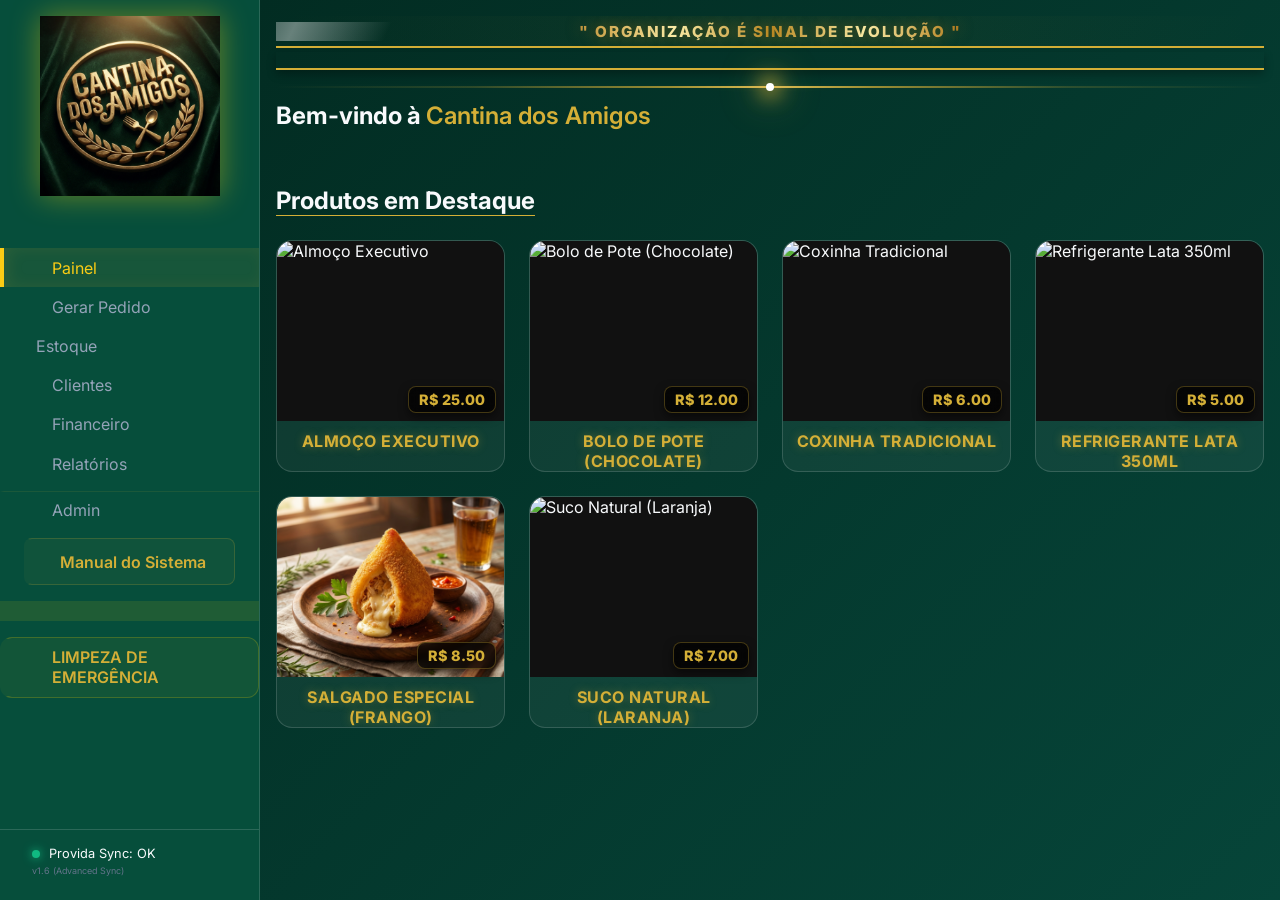
==== cantina.html @ 88f82f15 "feat: Cantina dos Amigos - versão inicial completa" ====
<!DOCTYPE html>
<html lang="pt-BR">

<head>
    <meta charset="UTF-8">
    <meta name="viewport" content="width=device-width, initial-scale=1.0">
    <title>CANTINA DOS AMIGOS - Gestão Profissional</title>
    <script>document.write('<link rel="stylesheet" href="css/style.css?v=' + Date.now() + '">');</script>
    <link rel="preconnect" href="https://fonts.googleapis.com">
    <link rel="preconnect" href="https://fonts.gstatic.com" crossorigin>
    <link
        href="https://fonts.googleapis.com/css2?family=Inter:wght@300;400;600;700&family=Orbitron:wght@400;700&display=swap"
        rel="stylesheet">
    <style>
        /* FIX: Manual do Sistema & Modals Z-Index/Background */
        #help-tutorial-modal,
        .modal {
            z-index: 999999 !important;
            background: rgba(0, 0, 0, 0.95) !important;
            backdrop-filter: blur(10px);
        }

        /* Ensure buttons don't float on top */
        .add-btn,
        .header-btns {
            z-index: 1 !important;
            position: relative;
        }

        /* FORÇAR BOTÕES SEMPRE CLICÁVEIS */
        .add-btn,
        #btn-compras,
        #btn-scanner,
        #btn-new-product {
            pointer-events: auto !important;
            opacity: 1 !important;
            visibility: visible !important;
            cursor: pointer !important;
        }

        /* ═══════ PRODUCT MODAL - HARMONIZADO ═══════ */
        #product-modal .modal-content {
            max-width: 1100px;
            width: 95vw;
            padding: 1.5rem 2rem;
            border-radius: 16px;
            max-height: 94vh;
            overflow-y: auto;
        }

        #product-modal h2 {
            font-size: 1.3rem;
            margin-bottom: 0.75rem;
            display: flex;
            align-items: center;
            gap: 0.5rem;
        }

        .modern-form.compact .form-main-content {
            display: flex;
            gap: 1rem;
        }

        .modern-form.compact .form-fields {
            flex: 1;
            display: flex;
            flex-direction: column;
            gap: 0.5rem;
        }

        .modern-form.compact .form-preview-side {
            width: 200px;
            flex-shrink: 0;
            display: flex;
            flex-direction: column;
            gap: 0.5rem;
            align-items: center;
        }

        .modern-form.compact .form-preview-side>label {
            font-size: 0.7rem;
            font-weight: 600;
            color: var(--text-muted, #94a3b8);
            text-transform: uppercase;
            letter-spacing: 1px;
        }

        .image-preview-compact {
            width: 180px;
            height: 180px;
            border-radius: 10px;
            overflow: hidden;
            display: flex;
            align-items: center;
            justify-content: center;
            border: 2px dashed rgba(255, 255, 255, 0.15);
            background: rgba(0, 0, 0, 0.2);
        }

        .image-preview-compact img {
            width: 100%;
            height: 100%;
            object-fit: cover;
            border-radius: 10px;
        }

        .form-group {
            display: flex;
            flex-direction: column;
            gap: 0.2rem;
        }

        .form-group label {
            font-size: 0.8rem;
            font-weight: 600;
            color: var(--text-muted, #94a3b8);
            display: flex;
            align-items: center;
            gap: 0.4rem;
        }

        .field-icon {
            width: 14px;
            height: 14px;
            opacity: 0.6;
        }

        .form-group input,
        .form-group select {
            background: rgba(255, 255, 255, 0.06);
            border: 1px solid rgba(255, 255, 255, 0.12);
            border-radius: 8px;
            padding: 0.55rem 0.85rem;
            color: #fff;
            font-size: 0.95rem;
            transition: border-color 0.2s, box-shadow 0.2s;
            width: 100%;
            box-sizing: border-box;
        }

        .form-group input:focus,
        .form-group select:focus {
            border-color: #10b981;
            box-shadow: 0 0 0 3px rgba(16, 185, 129, 0.15);
            outline: none;
        }

        .form-group input::placeholder {
            color: rgba(255, 255, 255, 0.25);
        }

        .form-row {
            display: grid;
            grid-template-columns: 1fr 1fr;
            gap: 0.75rem;
        }

        .form-row.grid-3 {
            grid-template-columns: 1fr 1fr 1fr;
        }

        .input-with-btn {
            display: flex;
            gap: 0.4rem;
        }

        .input-with-btn input {
            flex: 1;
            min-width: 0;
        }

        .input-with-btn button,
        .action-form-btn {
            background: rgba(255, 255, 255, 0.08);
            border: 1px solid rgba(255, 255, 255, 0.12);
            border-radius: 8px;
            color: #94a3b8;
            cursor: pointer;
            padding: 0.3rem;
            display: flex;
            align-items: center;
            justify-content: center;
            transition: all 0.2s;
        }

        .input-with-btn button:hover,
        .action-form-btn:hover {
            background: rgba(16, 185, 129, 0.15);
            color: #10b981;
            border-color: #10b981;
        }

        .google-emphasis-btn {
            background: rgba(66, 133, 244, 0.12) !important;
            color: #4285f4 !important;
            border-color: rgba(66, 133, 244, 0.3) !important;
            font-size: 0.7rem;
            white-space: nowrap;
            gap: 0.3rem;
        }

        .google-emphasis-btn:hover {
            background: rgba(66, 133, 244, 0.25) !important;
        }

        .form-tip {
            font-size: 0.7rem;
            color: rgba(255, 255, 255, 0.3);
            display: flex;
            align-items: center;
            gap: 0.3rem;
            margin-top: 0.15rem;
        }

        .form-tip i {
            width: 12px;
            height: 12px;
        }

        /* Sidebar Actions */
        .form-actions-sidebar {
            display: flex;
            flex-direction: column;
            gap: 0.35rem;
            width: 100%;
        }

        .submit-btn-new {
            background: linear-gradient(135deg, #10b981, #059669);
            color: white;
            border: none;
            border-radius: 8px;
            padding: 0.45rem 0.75rem;
            font-weight: 700;
            font-size: 0.82rem;
            cursor: pointer;
            transition: transform 0.15s, box-shadow 0.2s;
            text-transform: uppercase;
            letter-spacing: 0.5px;
        }

        .submit-btn-new:hover {
            transform: translateY(-1px);
            box-shadow: 0 4px 15px rgba(16, 185, 129, 0.35);
        }

        .invoice-attach-btn {
            background: rgba(99, 102, 241, 0.12);
            border: 1px dashed rgba(99, 102, 241, 0.4);
            border-radius: 10px;
            color: #818cf8;
            padding: 0.55rem 0.75rem;
            cursor: pointer;
            font-size: 0.8rem;
            display: flex;
            align-items: center;
            gap: 0.5rem;
            transition: all 0.2s;
        }

        .invoice-attach-btn:hover {
            background: rgba(99, 102, 241, 0.2);
            border-color: #818cf8;
        }

        .back-navigation-btn {
            background: rgba(100, 116, 139, 0.15);
            border: 1px solid rgba(100, 116, 139, 0.25);
            border-radius: 10px;
            color: #94a3b8;
            padding: 0.55rem 0.75rem;
            cursor: pointer;
            font-size: 0.8rem;
            display: flex;
            align-items: center;
            gap: 0.5rem;
            transition: all 0.2s;
        }

        .back-navigation-btn:hover {
            background: rgba(100, 116, 139, 0.3);
            color: #fff;
        }

        @media (max-width: 640px) {
            .modern-form.compact .form-main-content {
                flex-direction: column;
            }

            .modern-form.compact .form-preview-side {
                width: 100%;
                flex-direction: row;
                flex-wrap: wrap;
                justify-content: center;
            }

            .image-preview-compact {
                width: 120px;
                height: 120px;
            }

            .form-row,
            .form-row.grid-3 {
                grid-template-columns: 1fr;
            }
        }
    </style>
</head>

<body>
    <script>
        // --- CAPTURADOR DE ERROS GLOBAL v8.2 ---
        window._erros = [];
        window.onerror = function (msg, url, line) {
            if (msg === 'Script error.' && line === 0) return false; // Ignorar CDN cross-origin
            var file = url ? url.split('/').pop().split('?')[0] : 'inline';
            var erro = 'ERRO: ' + msg + ' (' + file + ':' + line + ')';
            window._erros.push(erro);
            if (window._erros.length <= 3) alert(erro);
            return false;
        };
    </script>
    <script>
        // --- SISTEMA DE RESGATE IMEDIATO (v7.5 - EMERGENCY FIX) ---
        (function () {
            const BYPASS_KEY = 'cantina_boot_v7.4_ok';

            window.UPDATE_DEBUG = function (msg) {
                const debug = document.getElementById('debug-console');
                if (debug) debug.innerHTML = msg;
                console.log("BOOT LOG:", msg);
            };

            window.FORCE_HIDE_BANNER = function () {
                const banner = document.getElementById('boot-diagnostic-banner');
                if (banner) {
                    banner.remove(); // Remove completamente do DOM
                    localStorage.setItem(BYPASS_KEY, 'true');
                    console.log("Banner removido do DOM e bypass memorizado.");
                }
            };

            // Verificação imediata de bypass anterior
            if (localStorage.getItem(BYPASS_KEY) === 'true') {
                console.log("Bypass detectado. Ocultando banner imediatamente.");
                document.write('<style>#boot-diagnostic-banner { display: none !important; }</style>');
            }

            window.onerror = function (msg, url, lineNo) {
                if (msg === 'Script error.' && lineNo === 0) return false;
                var file = url ? url.split('/').pop().split('?')[0] : 'inline';
                var erro = 'ERRO: ' + msg + ' (' + file + ':' + lineNo + ')';
                window._erros = window._erros || [];
                window._erros.push(erro);
                if (window._erros.length <= 3) alert(erro);
                window.UPDATE_DEBUG('❌ ' + erro);
                return false;
            };

            // Auditoria Proativa de Módulos
            const readyCheck = setInterval(() => {
                const status = {
                    inventory: !!window.InventoryStore,
                    sales: !!window.SalesManager,
                    lucide: !!window.lucide
                };

                console.log("Prontidão v7.5:", status);

                if (status.inventory && status.sales && status.lucide) {
                    window.UPDATE_DEBUG("🛡️ Sincronização Completa. Iniciando...");
                    window.FORCE_HIDE_BANNER();
                    clearInterval(readyCheck);
                }
            }, 800);

            setTimeout(() => {
                clearInterval(readyCheck);
                // SEMPRE remover o banner após 3s, independentemente do estado
                const banner = document.getElementById('boot-diagnostic-banner');
                if (banner) {
                    banner.remove();
                    localStorage.setItem(BYPASS_KEY, 'true');
                    console.log("Banner removido automaticamente após timeout.");
                }
            }, 3000);
        })();
    </script>

    <!-- BANNER DE RESGATE TOTAL -->
    <div id="boot-diagnostic-banner"
        style="position: fixed; top: 0; left: 0; width: 100%; background: #ef4444; color: white; text-align: center; padding: 20px; z-index: 100000; font-family: sans-serif; box-shadow: 0 4px 20px rgba(0,0,0,0.7);">
        <div style="font-size: 1.2rem; margin-bottom: 10px; font-weight: bold;">⚠️ BLOQUEIO DE SEGURANÇA: SISTEMA NÃO
            INICIOU</div>
        <div style="display: flex; gap: 15px; justify-content: center; margin-bottom: 10px;">
            <button onclick="localStorage.clear(); sessionStorage.clear(); location.reload();"
                style="background: white; color: #ef4444; border: none; padding: 10px 20px; border-radius: 5px; cursor: pointer; font-weight: bold;">LIMPAR
                TUDO E RECARREGAR</button>
            <button onclick="window.FORCE_HIDE_BANNER();"
                style="background: #333; color: white; border: none; padding: 10px 20px; border-radius: 5px; cursor: pointer; font-weight: bold; border: 1px solid #d4af37;">IGNORAR
                E LIBERAR PERMANENTE</button>
        </div>
        <div id="debug-console"
            style="background: rgba(0,0,0,0.3); padding: 5px; font-family: monospace; font-size: 0.8rem; border-radius: 3px;">
            Aguardando sinal dos scripts... (Se esta mensagem não mudar, o erro é no HTML ou Conexão)
        </div>
    </div>

    <div class="app-container">
        <nav class="sidebar">
            <div class="logo">
                <img src="assets/logo_3d.png" alt="CANTINA DOS AMIGOS" class="logo-3d-img">
            </div>

            <ul class="nav-links">
                <li class="active" data-section="home"><i data-lucide="layout-dashboard"></i> Painel</li>
                <li data-section="sales"><i data-lucide="shopping-cart"></i> Gerar Pedido</li>
                <li class="nav-parent" data-section="inventory">
                    <span class="nav-parent-item"><i data-lucide="package"></i> Estoque</span>
                    <ul class="nav-sub">
                        <li data-section="inventory-sales" data-type="produto"><i data-lucide="tag"></i> Produtos
                            (Venda)</li>
                        <li data-section="inventory-insumos" data-type="insumo"><i data-lucide="utensils"></i> Insumos
                            (Cozinha)</li>
                    </ul>
                </li>

                <li data-section="customers"><i data-lucide="users"></i> Clientes</li>
                <li data-section="finance"><i data-lucide="wallet"></i> Financeiro</li>
                <li data-section="reports"><i data-lucide="bar-chart-3"></i> Relatórios</li>

                <li data-section="admin"
                    style="border-top: 1px solid rgba(212,175,55,0.1); margin-top: 0.5rem; padding-top: 0.5rem;">
                    <i data-lucide="settings"></i> Admin
                </li>
                <li onclick="openHelpTutorial()" class="nav-help-btn">
                    <i data-lucide="book-open"></i> Manual do Sistema
                </li>

                <li class="nav-divider"></li>
                <li class="nav-external" onclick="window.emergencyReset()" style="color: #ef4444; cursor: pointer;">
                    <i data-lucide="refresh-cw"></i> LIMPEZA DE EMERGÊNCIA
                </li>
            </ul>
            <div class="sidebar-footer">
                <div class="status-indicator">
                    <span class="dot online"></span>
                    <span>Provida Sync: OK</span>
                    <span style="display:block; font-size: 0.7em; color: #64748b; margin-top: 4px;">v1.6
                        (Advanced Sync)</span>
                </div>
            </div>
        </nav>

        <main class="content">
            <div class="motto-banner" style="padding: 0.3rem 0; margin-bottom: 0.3rem;">
                <h1 class="golden-phrase" style="font-size: 0.95rem; margin: 0;">" ORGANIZAÇÃO É SINAL DE EVOLUÇÃO "
                </h1>
            </div>
            <header class="top-header">
            </header>

            <div class="modern-divider-horizon" style="margin-top: 0;">
                <span class="flare"></span>
            </div>

            <section id="home" class="view-section active">
                <div class="welcome-banner">
                    <h2>Bem-vindo à <span class="gold-text">Cantina dos Amigos</span></h2>
                </div>

                <div class="showcase-section">
                    <h3 class="section-title">Produtos em Destaque</h3>
                    <div id="product-list" class="product-grid">
                        <!-- Products will be injected by JavaScript -->
                    </div>
                </div>
            </section>

            <section id="sales" class="view-section">


                <div class="sales-container">
                    <div class="sales-products-side">
                        <div class="section-header-flex">
                            <h3 class="section-title">Selecionar Itens</h3>
                            <div class="sales-search-box">
                                <i data-lucide="search" onclick="SalesManager.focusSearch()"
                                    style="cursor: pointer;"></i>
                                <input type="text" placeholder="Buscar produto..."
                                    oninput="SalesManager.filterProducts(this.value)">
                            </div>
                        </div>
                        <div class="category-buttons-grid">
                            <button class="category-btn active" data-category="all"
                                onclick="SalesManager.filterByCategory('all')">
                                <span>Todos</span>
                            </button>
                            <button class="category-btn" data-category="Salgados"
                                onclick="SalesManager.filterByCategory('Salgados')">
                                <i data-lucide="sandwich"></i>
                                <span>Salgados</span>
                            </button>
                            <button class="category-btn" data-category="Bebidas"
                                onclick="SalesManager.filterByCategory('Bebidas')">
                                <i data-lucide="coffee"></i>
                                <span>Bebidas</span>
                            </button>
                            <button class="category-btn" data-category="Doces"
                                onclick="SalesManager.filterByCategory('Doces')">
                                <i data-lucide="candy"></i>
                                <span>Doces</span>
                            </button>
                            <button class="category-btn" data-category="Almoço / Jantar"
                                onclick="SalesManager.filterByCategory('Almoço / Jantar')">
                                <i data-lucide="utensils"></i>
                                <span>Almoço / Jantar</span>
                            </button>
                        </div>
                        <div class="sales-scroll-area">
                            <div id="sales-product-grid" class="sales-list-view" style="margin-top: 1rem;">
                                <!-- Produtos filtrados por categoria aparecerão aqui -->
                            </div>
                        </div>
                    </div>

                    <div class="sales-divider"></div>

                    <aside class="sales-cart-side">
                        <div class="modern-cart-header"
                            style="margin-bottom: 0.4rem; padding-bottom: 0.3rem; display: flex; flex-direction: column; align-items: center;">
                            <h3 class="gold-text"
                                style="font-size: 1.3rem; margin: 0; font-weight: 800; text-align: center;">PEDIDO</h3>
                            <div
                                style="display: flex; justify-content: space-between; width: 100%; align-items: center; margin-top: 2px;">
                                <span class="order-id-badge" id="pdv-order-id"
                                    style="font-size: 0.75rem; opacity: 0.8;">Nº 000000</span>
                                <div id="pdv-current-dt" class="pdv-date-time-badge"
                                    style="font-size: 0.65rem; gap: 4px;">
                                    <span id="dt-date">..-..-....</span>
                                    <span id="dt-time">00:00</span>
                                </div>
                            </div>
                        </div>

                        <div class="cart-customer-compact-search">
                            <div class="cart-customer-icon-wrapper">
                                <i data-lucide="user"></i>
                            </div>
                            <div class="customer-search-select-group">
                                <input type="text" id="pdv-customer-search" placeholder="Buscar cliente..."
                                    oninput="SalesManager.filterCustomers(this.value)">
                                <select id="pdv-customer-select">
                                    <!-- Clientes -->
                                </select>
                            </div>
                        </div>
                        <div id="cart-items" class="cart-list">
                            <!-- Carrinho -->
                        </div>
                        <div class="cart-payment-compact">
                            <i data-lucide="credit-card" class="dt-icon"></i>
                            <span class="card-label">Pagamento:</span>
                            <select id="pdv-payment-method" class="compact-select">
                                <option value="pix">PIX</option>
                                <option value="cash">Dinheiro</option>
                                <option value="credit">Cartão de Crédito</option>
                                <option value="debit">Cartão de Débito</option>
                            </select>
                        </div>
                        <div class="total-row mt-4">
                            <span>Total:</span>
                            <span id="cart-total" class="gold-text">R$ 0,00</span>
                        </div>
                        <button class="generate-order-btn" onclick="SalesManager.generateOrder()">
                            <i data-lucide="check-circle"></i> Gerar Pedido
                        </button>
                    </aside>
                </div>
            </section>

            <section id="inventory" class="view-section">
                <div class="header-actions">
                    <div></div> <!-- Espaçador para manter os botões na direita -->
                    <div class="header-btns" style="align-items: center;">
                        <h3 id="inventory-view-title" class="section-title"
                            style="margin: 0; margin-right: 1.5rem; white-space: nowrap;">Gestão de Estoque</h3>
                        <button class="add-btn" id="btn-compras" title="Gerar Planilha de Compras (Interativa)"
                            type="button"
                            onclick="try{ if(window.openA4ReportView) window.openA4ReportView(window.activeInventoryType||'all',false); else if(window.ReportManager&&window.ReportManager.generateStockReport) window.ReportManager.generateStockReport(window.activeInventoryType||'all'); else alert('Relatórios indisponíveis. Recarregue.'); }catch(e){alert('Erro: '+e.message)}">
                            <i data-lucide="shopping-cart"></i> Compras
                        </button>
                        <button class="add-btn" id="btn-scanner" title="Escanear Nota Fiscal (NF-e)" type="button"
                            onclick="try{ if(window.NFEScanner){if(!document.getElementById('nfe-scan-modal'))window.NFEScanner.init();window.NFEScanner.open(window.importScannedItems||function(){});}else alert('Scanner não carregou.'); }catch(e){alert('Erro: '+e.message)}">
                            <i data-lucide="scan"></i> Escanear NF-e
                        </button>
                        <button class="add-btn" id="btn-new-product" type="button"
                            onclick="try{ if(window.openProductModal) window.openProductModal(); else { var m=document.getElementById('product-modal'); if(m){m.classList.add('active');} else alert('Modal não encontrado.');} }catch(e){alert('Erro: '+e.message)}">
                            <i data-lucide="plus"></i> Novo Produto
                        </button>
                    </div>
                </div>
                <div class="inventory-table-container glass">
                    <table class="modern-table">
                        <thead>
                            <tr>
                                <th>Item</th>
                                <th>Nome</th>
                                <th>Categoria</th>
                                <th id="col-venda-head">Valores (V/C)</th>
                                <th>Estoque</th>
                                <th>Mínimo</th>
                                <th>Status</th>
                                <th style="width: 100px;">Ações</th>
                            </tr>
                        </thead>
                        <tbody id="inventory-table-body">
                            <!-- Injected by JS -->
                        </tbody>
                    </table>
                </div>
            </section>


            <section id="customers" class="view-section">
                <div class="section-header-flex">
                    <h3 class="section-title">Cadastro de Clientes</h3>
                    <button class="add-btn" onclick="openCustomerModal()">
                        <i data-lucide="user-plus"></i> Novo Cliente
                    </button>
                </div>

                <div class="inventory-table-container glass mt-4">
                    <table class="modern-table">
                        <thead>
                            <tr>
                                <th>Nome</th>
                                <th>Contato</th>
                                <th>Endereço</th>
                                <th>Ações</th>
                            </tr>
                        </thead>
                        <tbody id="customer-table-body">
                            <!-- Injetado por JS -->
                        </tbody>
                    </table>
                </div>
            </section>

            <section id="finance" class="view-section">
                <div class="section-header-flex">
                    <h3 class="section-title">Controle Financeiro ERP</h3>
                    <div class="finance-tabs no-print">
                        <button class="tab-btn active" data-tab="fin-dashboard">
                            <i data-lucide="layout-dashboard"></i> Resumo
                        </button>
                        <button class="tab-btn" data-tab="fin-cash">
                            <i data-lucide="banknote"></i> Caixa
                        </button>
                        <button class="tab-btn" data-tab="fin-accounts">
                            <i data-lucide="book-open"></i> Contas
                        </button>
                        <button class="tab-btn" data-tab="fin-reports">
                            <i data-lucide="file-bar-chart"></i> Relatórios
                        </button>
                    </div>
                </div>

                <!-- Sub-seção: Resumo Dashboard -->
                <div id="fin-dashboard" class="finance-tab-content active">
                    <div class="stats-grid">
                        <div class="stat-card">
                            <i data-lucide="wallet" class="gold"></i>
                            <div class="stat-info">
                                <label>Saldo Geral</label>
                                <span id="total-balance" class="value gold-text">R$ 0,00</span>
                            </div>
                        </div>
                        <div class="stat-card">
                            <i data-lucide="trending-up" class="gold"></i>
                            <div class="stat-info">
                                <label>Entradas (Mês)</label>
                                <span id="monthly-in" class="value" style="color: #10b981;">R$ 0,00</span>
                            </div>
                        </div>
                        <div class="stat-card">
                            <i data-lucide="trending-down" class="gold"></i>
                            <div class="stat-info">
                                <label>Saídas (Mês)</label>
                                <span id="monthly-out" class="value" style="color: #ef4444;">R$ 0,00</span>
                            </div>
                        </div>
                    </div>

                    <div class="finance-overview mt-4">
                        <div class="closure-action">
                            <button class="close-day-btn" onclick="FinanceManager.openTransactionModal('out')">
                                <i data-lucide="minus-circle"></i> Registrar Despesa
                            </button>
                            <button class="close-day-btn" style="background: var(--gold-gradient);"
                                onclick="FinanceManager.handleCloseDay()">
                                <i data-lucide="lock"></i> Fechamento Diário
                            </button>
                        </div>
                    </div>

                    <div class="history-section mt-4">
                        <h4>Transações Recentes</h4>
                        <div id="transaction-history" class="transaction-list glass">
                            <!-- Injected by JS -->
                        </div>
                    </div>
                </div>

                <!-- Sub-seção: Controle de Caixa -->
                <div id="fin-cash" class="finance-tab-content">
                    <div class="header-actions">
                        <h4>Fluxo de Caixa Detalhado</h4>
                        <div class="filter-group">
                            <select id="cash-period-filter" onchange="FinanceManager.filterCashFlow()">
                                <option value="daily">Diário</option>
                                <option value="weekly">Semanal</option>
                                <option value="monthly" selected>Mensal</option>
                                <option value="yearly">Anual</option>
                            </select>
                        </div>
                    </div>
                    <div class="inventory-table-container glass mt-2">
                        <table class="modern-table">
                            <thead>
                                <tr>
                                    <th>Data</th>
                                    <th>Descrição</th>
                                    <th>Categoria</th>
                                    <th>Método</th>
                                    <th>Valor</th>
                                </tr>
                            </thead>
                            <tbody id="cash-flow-body">
                                <!-- Injetado por JS -->
                            </tbody>
                        </table>
                    </div>
                </div>

                <!-- Sub-seção: Contas a Pagar/Receber -->
                <div id="fin-accounts" class="finance-tab-content">
                    <div class="accounts-container">
                        <div class="accounts-column">
                            <div class="header-actions">
                                <h4>Contas a Pagar</h4>
                                <button class="add-btn sm"
                                    onclick="FinanceManager.openAccountModal('payable')">+</button>
                            </div>
                            <div id="payable-list" class="account-items-list mt-2">
                                <!-- Injetado por JS -->
                            </div>
                        </div>
                        <div class="accounts-column">
                            <div class="header-actions">
                                <h4>Contas a Receber</h4>
                                <button class="add-btn sm"
                                    onclick="FinanceManager.openAccountModal('receivable')">+</button>
                            </div>
                            <div id="receivable-list" class="account-items-list mt-2">
                                <!-- Injetado por JS -->
                            </div>
                        </div>
                    </div>
                </div>

                <!-- Sub-seção: Relatórios -->
                <div id="fin-reports" class="finance-tab-content">
                    <div class="quick-access-grid">
                        <div class="folder-card" onclick="FinanceManager.generateReport('cashflow')">
                            <div class="folder-icon"><i data-lucide="file-text"></i></div>
                            <div class="folder-info">
                                <span class="folder-name">Fluxo de Caixa</span>
                                <span class="folder-desc">Entradas e Saídas</span>
                            </div>
                        </div>
                        <div class="folder-card" onclick="FinanceManager.generateReport('dre')">
                            <div class="folder-icon" style="background: linear-gradient(135deg, #f59e0b, #b45309);"><i
                                    data-lucide="pie-chart"></i></div>
                            <div class="folder-info">
                                <span class="folder-name">DRE</span>
                                <span class="folder-desc">Demonstração de Resultados</span>
                            </div>
                        </div>
                        <div class="folder-card" onclick="FinanceManager.generateReport('inventory')">
                            <div class="folder-icon" style="background: linear-gradient(135deg, #10B981, #059669);"><i
                                    data-lucide="clipboard-list"></i></div>
                            <div class="folder-info">
                                <span class="folder-name">Balanço</span>
                                <span class="folder-desc">Patrimonial Simplificado</span>
                            </div>
                        </div>
                    </div>
                </div>
            </section>

            <section id="reports" class="view-section">
                <h3 class="section-title">Central de Relatórios Profissionais</h3>

                <div class="quick-access-grid">
                    <!-- Estoque -->
                    <div class="folder-card" onclick="ReportManager.generateStockReport('produto')">
                        <div class="folder-icon"><i data-lucide="package"></i></div>
                        <div class="folder-info">
                            <span class="folder-name">ESTOQUE</span>
                            <span class="folder-desc">Produtos Vendas</span>
                        </div>
                    </div>

                    <div class="folder-card" onclick="openDeletedA4Report()">
                        <div class="folder-icon" style="background: linear-gradient(135deg, #ef4444, #b91c1c);">
                            <i data-lucide="trash-2"></i>
                        </div>
                        <div class="folder-info">
                            <span class="folder-name">CANCELAMENTO</span>
                            <span class="folder-desc">Auditoria de Exclusões</span>
                        </div>
                    </div>

                    <!-- Vendas por Produto -->
                    <div class="folder-card" onclick="openSalesA4Report()">
                        <div class="folder-icon" style="background: linear-gradient(135deg, #3b82f6, #1d4ed8);">
                            <i data-lucide="bar-chart"></i>
                        </div>
                        <div class="folder-info">
                            <span class="folder-name">VENDAS</span>
                            <span class="folder-desc">Por Produto (Consolidado)</span>
                        </div>
                    </div>

                    <!-- Consumo por Cliente -->
                    <div class="folder-card" onclick="openConsumptionA4Report()">
                        <div class="folder-icon" style="background: linear-gradient(135deg, #8b5cf6, #5b21b6);">
                            <i data-lucide="shopping-bag"></i>
                        </div>
                        <div class="folder-info">
                            <span class="folder-name">CONSUMO</span>
                            <span class="folder-desc">Por Cliente (Frequência)</span>
                        </div>
                    </div>

                    <!-- Lista de Clientes -->
                    <div class="folder-card" onclick="openCustomersA4Report()">
                        <div class="folder-icon" style="background: linear-gradient(135deg, #6366f1, #4338ca);">
                            <i data-lucide="users"></i>
                        </div>
                        <div class="folder-info">
                            <span class="folder-name">LISTA DE CLIENTES</span>
                            <span class="folder-desc">Contatos e Endereços</span>
                        </div>
                    </div>

                    <!-- Faturamento Detalhado -->
                    <div class="folder-card" onclick="openBillingA4Report()">
                        <div class="folder-icon" style="background: linear-gradient(135deg, #f59e0b, #b45309);">
                            <i data-lucide="dollar-sign"></i>
                        </div>
                        <div class="folder-info">
                            <span class="folder-name">FATURAMENTO</span>
                            <span class="folder-desc">Diário, Mensal e Anual</span>
                        </div>
                    </div>
                </div>
            </section>


            <section id="admin" class="view-section">
                <div class="section-header-flex">
                    <h3 class="section-title">Configurações e Usuários</h3>
                </div>

                <div class="admin-grid mt-4">
                    <!-- Usuário Administrador -->
                    <div id="admin-card-container">
                        <!-- Injetado por JS -->
                    </div>

                    <!-- Auxiliares -->
                    <div id="assistants-container" class="assistants-list">
                        <!-- Injetado por JS -->
                    </div>

                    <!-- Recuperação de Dados -->
                    <div class="backup-controls-group">
                        <div style="flex:1;">
                            <h4 style="color:#10b981; margin-bottom:0.5rem;"><i data-lucide="save"></i> SEGURANÇA DE
                                DADOS</h4>
                            <p style="color:#ccc; font-size:0.9rem;">Salve seus dados regularmente para não perder dias
                                de trabalho.</p>
                        </div>

                        <button onclick="exportFullBackup()" class="btn-backup primary">
                            <i data-lucide="download"></i> FAZER BACKUP AGORA
                        </button>

                        <button onclick="importFullBackup()" class="btn-backup secondary">
                            <i data-lucide="upload"></i> RECUPERAR BACKUP
                        </button>

                        <button onclick="window.open('DEEP_RECOVERY.html', '_blank')" class="btn-backup"
                            style="background: rgba(212, 175, 55, 0.1); color: var(--gold); border: 1px dashed var(--gold);">
                            <i data-lucide="search"></i> DIAGNÓSTICO PROFUNDO
                        </button>
                    </div>

                    <!-- Removido: Centro de Ajuda / Tutorial original (Agora no Sidebar) -->
                </div>
            </section>

            <!-- Manual COMPLETO moved to end of file (Line ~1323) -->
            <div id="help-tutorial-modal" class="modal">
                <div class="modal-content glass"
                    style="width: 100vw; height: 100vh; max-width: none; border-radius: 0; padding: 2rem 2rem 0 2rem; display: flex; flex-direction: column; overflow: hidden;">
                    <div class="tutorial-header"
                        style="display: flex; justify-content: space-between; align-items: center; border-bottom: 2px solid var(--gold); padding-bottom: 1.5rem; margin-bottom: 2rem; flex-shrink: 0;">
                        <div style="display: flex; align-items: center; gap: 1rem;">
                            <i data-lucide="book-open" style="width: 32px; height: 32px; color: var(--gold);"></i>
                            <h2 class="gold-text orbitron" style="font-size: 1.8rem; margin: 0; letter-spacing: 2px;">
                                MANUAL COMPLETO DE OPERAÇÃO
                            </h2>
                        </div>
                        <button class="a4-back-icon-btn" onclick="closeHelpTutorial()"
                            style="background: #64748b; color: white; border: none; padding: 8px 20px; border-radius: 8px; cursor: pointer; font-weight: 800; font-size: 1rem; display: flex; align-items: center; gap: 8px;">
                            <i data-lucide="arrow-left"></i> VOLTAR
                        </button>
                    </div>

                    <div class="tutorial-grid"
                        style="display: grid; grid-template-columns: repeat(auto-fit, minmax(320px, 1fr)); gap: 1.5rem; flex: 1; overflow-y: auto; padding: 1.5rem; align-content: start; background: rgba(0,0,0,0.3); border-radius: 20px; border: 1px solid rgba(255,255,255,0.05); scrollbar-width: thin; scrollbar-color: var(--gold) rgba(0,0,0,0.1);">
                        <!-- 1. PAINEL -->
                        <div class="help-step"
                            style="background: rgba(255,255,255,0.03); padding: 1.5rem; border-radius: 12px; border: 1px solid rgba(212,175,55,0.3); display: flex; flex-direction: column;">
                            <h4
                                style="color: var(--gold); margin-bottom: 1.25rem; display: flex; align-items: center; gap: 0.75rem; font-size: 1.2rem; border-bottom: 1px solid rgba(212,175,55,0.2); padding-bottom: 0.75rem;">
                                <i data-lucide="layout-dashboard"></i> 1. PAINEL DE CONTROLE
                            </h4>
                            <p style="font-size: 0.9rem; color: #fff; font-weight: 600; margin-bottom: 1rem;">Onde tudo
                                começa:</p>
                            <ul
                                style="font-size: 0.85rem; color: #ccc; padding-left: 1.2rem; line-height: 1.8; flex: 1;">
                                <li><strong>Dashboard:</strong> Veja seu Saldo e Faturamento do mês em tempo real.</li>
                                <li><strong>Destaques:</strong> Produtos de venda rápida aparecem aqui. Você pode
                                    remover destaques sem apagar o produto do estoque.</li>
                            </ul>
                        </div>

                        <!-- 2. PEDIDOS -->
                        <div class="help-step"
                            style="background: rgba(255,255,255,0.03); padding: 1.5rem; border-radius: 12px; border: 1px solid rgba(212,175,55,0.3); display: flex; flex-direction: column;">
                            <h4
                                style="color: var(--gold); margin-bottom: 1.25rem; display: flex; align-items: center; gap: 0.75rem; font-size: 1.2rem; border-bottom: 1px solid rgba(212,175,55,0.2); padding-bottom: 0.75rem;">
                                <i data-lucide="shopping-cart"></i> 2. GERAR PEDIDO (PDV)
                            </h4>
                            <p style="font-size: 0.9rem; color: #fff; font-weight: 600; margin-bottom: 1rem;">Operação
                                de Venda:</p>
                            <ol
                                style="font-size: 0.85rem; color: #ccc; padding-left: 1.5rem; line-height: 1.8; flex: 1;">
                                <li>Escolha o <strong>Cliente</strong> (obrigatório para controle).</li>
                                <li>Selecione os itens pelas <strong>Categorias</strong>.</li>
                                <li>Confira o carrinho e clique em <strong>Finalizar</strong>.</li>
                                <li>Escolha a forma de pagamento (Dinheiro, Pix, Cartão).</li>
                            </ol>
                        </div>

                        <!-- 3. ESTOQUE -->
                        <div class="help-step"
                            style="background: rgba(255,255,255,0.03); padding: 1.5rem; border-radius: 12px; border: 1px solid rgba(212,175,55,0.3); display: flex; flex-direction: column;">
                            <h4
                                style="color: var(--gold); margin-bottom: 1.25rem; display: flex; align-items: center; gap: 0.75rem; font-size: 1.2rem; border-bottom: 1px solid rgba(212,175,55,0.2); padding-bottom: 0.75rem;">
                                <i data-lucide="package"></i> 3. ESTOQUE E INSUMOS
                            </h4>
                            <p style="font-size: 0.9rem; color: #fff; font-weight: 600; margin-bottom: 1rem;">Gestão de
                                Materiais:</p>
                            <ul
                                style="font-size: 0.85rem; color: #ccc; padding-left: 1.2rem; line-height: 1.8; flex: 1;">
                                <li><strong>Produtos:</strong> Itens que você vende.</li>
                                <li><strong>Insumos:</strong> Ingredientes que você usa para preparar produtos.</li>
                                <li><strong>Alertas:</strong> Itens em vermelho estão abaixo do estoque mínimo.</li>
                            </ul>
                        </div>

                        <!-- 4. CLIENTES -->
                        <div class="help-step"
                            style="background: rgba(255,255,255,0.03); padding: 1.5rem; border-radius: 12px; border: 1px solid rgba(212,175,55,0.3); display: flex; flex-direction: column;">
                            <h4
                                style="color: var(--gold); margin-bottom: 1.25rem; display: flex; align-items: center; gap: 0.75rem; font-size: 1.2rem; border-bottom: 1px solid rgba(212,175,55,0.2); padding-bottom: 0.75rem;">
                                <i data-lucide="users"></i> 4. GESTÃO DE CLIENTES
                            </h4>
                            <p style="font-size: 0.9rem; color: #fff; font-weight: 600; margin-bottom: 1rem;">Cadastro e
                                Fiados:</p>
                            <ul
                                style="font-size: 0.85rem; color: #ccc; padding-left: 1.2rem; line-height: 1.8; flex: 1;">
                                <li>Mantenha fotos e telefones atualizados.</li>
                                <li>Acompanhe o <strong>Extrato de Compras</strong> de cada cliente.</li>
                                <li>Gerencie limites e saldos devedores com precisão.</li>
                            </ul>
                        </div>

                        <!-- 5. FINANCEIRO -->
                        <div class="help-step"
                            style="background: rgba(255,255,255,0.03); padding: 1.5rem; border-radius: 12px; border: 1px solid rgba(212,175,55,0.3); display: flex; flex-direction: column;">
                            <h4
                                style="color: var(--gold); margin-bottom: 1.25rem; display: flex; align-items: center; gap: 0.75rem; font-size: 1.2rem; border-bottom: 1px solid rgba(212,175,55,0.2); padding-bottom: 0.75rem;">
                                <i data-lucide="wallet"></i> 5. FINANCEIRO E CAIXA
                            </h4>
                            <p style="font-size: 0.9rem; color: #fff; font-weight: 600; margin-bottom: 1rem;">Dinheiro e
                                Contas:</p>
                            <ul
                                style="font-size: 0.85rem; color: #ccc; padding-left: 1.2rem; line-height: 1.8; flex: 1;">
                                <li>Registre <strong>Despesas</strong> (aluguel, compras) para saber seu lucro real.
                                </li>
                                <li>Concilie entradas por Pix, Cartão e Dinheiro.</li>
                                <li>O DRE mostra se o mês fechou no azul ou no vermelho.</li>
                            </ul>
                        </div>

                        <!-- 6. RELATÓRIOS -->
                        <div class="help-step"
                            style="background: rgba(255,255,255,0.03); padding: 1.5rem; border-radius: 12px; border: 1px solid rgba(212,175,55,0.3); display: flex; flex-direction: column;">
                            <h4
                                style="color: var(--gold); margin-bottom: 1.25rem; display: flex; align-items: center; gap: 0.75rem; font-size: 1.2rem; border-bottom: 1px solid rgba(212,175,55,0.2); padding-bottom: 0.75rem;">
                                <i data-lucide="file-text"></i> 6. RELATÓRIOS A4
                            </h4>
                            <p style="font-size: 0.9rem; color: #fff; font-weight: 600; margin-bottom: 1rem;">Impressão
                                Profissional:</p>
                            <ul
                                style="font-size: 0.85rem; color: #ccc; padding-left: 1.2rem; line-height: 1.8; flex: 1;">
                                <li>Documentos otimizados para preto e branco em folha branca.</li>
                                <li>Gere <strong>Inventários</strong> e <strong>Listas de Compras</strong> automáticas.
                                </li>
                            </ul>
                        </div>

                        <!-- 7. SEGURANÇA -->
                        <div class="help-step"
                            style="background: linear-gradient(135deg, rgba(16, 185, 129, 0.1), rgba(0,0,0,0.2)); padding: 1.5rem; border-radius: 12px; border: 1px solid rgba(16, 185, 129, 0.3); display: flex; flex-direction: column;">
                            <h4
                                style="color: #10b981; margin-bottom: 1.25rem; display: flex; align-items: center; gap: 0.75rem; font-size: 1.2rem; border-bottom: 1px solid rgba(16, 185, 129, 0.2); padding-bottom: 0.75rem;">
                                <i data-lucide="shield-check"></i> 7. SEGURANÇA E BACKUP
                            </h4>
                            <p style="font-size: 0.85rem; color: #fff; line-height: 1.8; flex: 1;">
                                <strong>Regra de Ouro:</strong> Exporte seu backup diariamente para um Pen Drive ou
                                E-mail. Em caso de falha no PC, você não perde nada.
                            </p>
                        </div>

                        <!-- 8. NFe SCANNER -->
                        <div class="help-step"
                            style="background: rgba(255,255,255,0.03); padding: 1.5rem; border-radius: 12px; border: 1px solid rgba(212,175,55,0.3); display: flex; flex-direction: column;">
                            <h4
                                style="color: var(--gold); margin-bottom: 1.25rem; display: flex; align-items: center; gap: 0.75rem; font-size: 1.2rem; border-bottom: 1px solid rgba(212,175,55,0.2); padding-bottom: 0.75rem;">
                                <i data-lucide="scan-face"></i> 8. SCANNER DE NOTAS (NFe)
                            </h4>
                            <p style="font-size: 0.85rem; color: #ccc; line-height: 1.8; flex: 1;">
                                Use a câmera do celular ou carregue o PDF da nota fiscal. O sistema tenta extrair os
                                dados e você pode anexar o documento diretamente ao cadastro do produto.
                            </p>
                        </div>

                        <!-- 9. VITRINE (DESTAQUES) -->
                        <div class="help-step"
                            style="background: rgba(255,255,255,0.03); padding: 1.5rem; border-radius: 12px; border: 1px solid rgba(212,175,55,0.3); display: flex; flex-direction: column;">
                            <h4
                                style="color: var(--gold); margin-bottom: 1.25rem; display: flex; align-items: center; gap: 0.75rem; font-size: 1.2rem; border-bottom: 1px solid rgba(212,175,55,0.2); padding-bottom: 0.75rem;">
                                <i data-lucide="star"></i> 9. VITRINE E DESTAQUES
                            </h4>
                            <p style="font-size: 0.85rem; color: #ccc; line-height: 1.8; flex: 1;">
                                No Painel Inicial, você vê os produtos em destaque. <strong>Remover da vitrine</strong>
                                não apaga o produto do estoque, apenas o oculta da tela inicial.
                            </p>
                        </div>

                        <!-- 10. COZINHA E INSUMOS -->
                        <div class="help-step"
                            style="background: rgba(255,255,255,0.03); padding: 1.5rem; border-radius: 12px; border: 1px solid rgba(212,175,55,0.3); display: flex; flex-direction: column;">
                            <h4
                                style="color: var(--gold); margin-bottom: 1.25rem; display: flex; align-items: center; gap: 0.75rem; font-size: 1.2rem; border-bottom: 1px solid rgba(212,175,55,0.2); padding-bottom: 0.75rem;">
                                <i data-lucide="utensils"></i> 10. COZINHA E INSUMOS
                            </h4>
                            <p style="font-size: 0.85rem; color: #ccc; line-height: 1.8; flex: 1;">
                                Insumos são materiais de produção (farinha, óleo). Eles não aparecem no PDV para venda,
                                servem apenas para controle de compras e custos de produção.
                            </p>
                        </div>

                        <!-- 11. SALDOS E FIADOS -->
                        <div class="help-step"
                            style="background: rgba(255,255,255,0.03); padding: 1.5rem; border-radius: 12px; border: 1px solid rgba(212,175,55,0.3); display: flex; flex-direction: column;">
                            <h4
                                style="color: var(--gold); margin-bottom: 1.25rem; display: flex; align-items: center; gap: 0.75rem; font-size: 1.2rem; border-bottom: 1px solid rgba(212,175,55,0.2); padding-bottom: 0.75rem;">
                                <i data-lucide="landmark"></i> 11. SALDOS E "FIADOS"
                            </h4>
                            <p style="font-size: 0.85rem; color: #ccc; line-height: 1.8; flex: 1;">
                                No cadastro do cliente, você pode ver o <strong>Saldo Devedor</strong>. O extrato
                                detalha o que foi comprado em cada data para conferência rápida com o cliente.
                            </p>
                        </div>

                        <!-- 12. GUIA DE NAVEGAÇÃO -->
                        <div class="help-step"
                            style="background: rgba(212,175,55,0.07); padding: 1.5rem; border-radius: 15px; border: 2px solid var(--gold); grid-column: span 2; display: flex; flex-direction: column;">
                            <h4
                                style="color: var(--gold); margin-bottom: 1.25rem; display: flex; align-items: center; gap: 1rem; font-size: 1.3rem;">
                                <i data-lucide="navigation" style="width: 24px; height: 24px;"></i> 12. GUIA DE
                                NAVEGAÇÃO RÁPIDA
                            </h4>
                            <div style="display: grid; grid-template-columns: 1fr 1fr; gap: 2rem;">
                                <div style="font-size: 0.9rem; color: #fff; line-height: 1.8;">
                                    <strong>Comandos do Menu:</strong>
                                    <ul style="padding-left: 1.5rem;">
                                        <li><strong>Menu Lateral:</strong> Acesso a todas as áreas.</li>
                                        <li><strong>Barra de Busca:</strong> Procure por qualquer item instantaneamente.
                                        </li>
                                    </ul>
                                </div>
                                <div style="font-size: 0.9rem; color: #fff; line-height: 1.8;">
                                    <strong>Dicas do Mestre:</strong>
                                    <ul style="padding-left: 1.5rem;">
                                        <li><strong>Botão VOLTAR:</strong> Retorna um nível na navegação.</li>
                                        <li><strong>Finalizar Dia:</strong> Use o relatório de faturamento para conferir
                                            o caixa.</li>
                                    </ul>
                                </div>
                            </div>
                        </div>
                    </div>

                    <!-- Rodapé removido conforme solicitação para o conteúdo ir até o final -->
                </div>
            </div>
            <!-- FIM do help-tutorial-modal - ESTA TAG ESTAVA FALTANDO! -->

            <div id="payment-modal" class="modal">
                <div class="modal-content glass">
                    <h2 class="gold-text">Pagamento Bradesco</h2>
                    <div class="payment-options">
                        <button class="pay-btn" data-type="credit">
                            <i data-lucide="credit-card"></i> Crédito
                        </button>
                        <button class="pay-btn" data-type="debit">
                            <i data-lucide="credit-card"></i> Débito
                        </button>
                        <button class="pay-btn" data-type="pix">
                            <i data-lucide="qr-code"></i> PIX
                        </button>
                    </div>
                    <button class="close-modal-btn" id="close-pay-modal">Cancelar</button>
                </div>
            </div>


            <div id="product-modal" class="modal">

                <div class="modal-content glass">
                    <h2 class="gold-text">Novo Produto</h2>
                    <form id="product-form" class="modern-form compact">
                        <div class="form-main-content">
                            <div class="form-fields">
                                <div class="form-group">
                                    <label><i data-lucide="tag" class="field-icon icon-name"></i> Nome do Produto /
                                        Item</label>
                                    <div class="input-with-btn">
                                        <input type="text" id="p-name" required placeholder="Ex: Salgado de Frango">
                                        <button type="button" class="google-emphasis-btn" onclick="searchProductImage()"
                                            title="Buscar no Google">
                                            <i data-lucide="search"></i> <span>Google Images</span>
                                        </button>
                                    </div>
                                </div>

                                <div class="form-group">
                                    <label><i data-lucide="image" class="field-icon icon-img"></i> Figura (Link ou
                                        Arquivo)</label>
                                    <div class="input-with-btn">
                                        <input type="text" id="p-img" placeholder="URL da imagem..."
                                            oninput="previewNewImage(this.value)">
                                        <button type="button" class="action-form-btn search"
                                            onclick="searchProductImage()" title="Buscar no Google"><i
                                                data-lucide="search"></i></button>
                                        <button type="button" class="action-form-btn paste"
                                            onclick="pasteFromClipboard()" title="Colar Link"><i
                                                data-lucide="link"></i></button>
                                        <button type="button" class="action-form-btn upload"
                                            onclick="document.getElementById('file-input').click()"
                                            title="Foto do PC"><i data-lucide="folder-open"></i></button>
                                        <input type="file" id="file-input" style="display: none" accept="image/*"
                                            onchange="handleFileUpload(this)">
                                    </div>
                                    <small class="form-tip"><i data-lucide="info"></i> Dica: Use "Copiar endereço da
                                        imagem" no
                                        seu navegador.</small>
                                </div>

                                <div class="form-row">
                                    <div class="form-group">
                                        <label><i data-lucide="layers" class="field-icon icon-type"></i> Tipo de
                                            Estoque</label>
                                        <select id="p-type" required>
                                            <option value="produto">Produto (Venda)</option>
                                            <option value="insumo">Insumo (Cozinha)</option>
                                            <option value="geral">Materiais Gerais / Limpeza</option>
                                        </select>
                                    </div>
                                </div>

                                <div class="form-row grid-3">
                                    <div class="form-group" id="p-price-group">
                                        <label><i data-lucide="dollar-sign" class="field-icon icon-price"></i> Preço
                                            de
                                            Venda</label>
                                        <input type="number" id="p-price" step="0.01" required>
                                    </div>
                                    <div class="form-group">
                                        <label><i data-lucide="shopping-bag" class="field-icon icon-cost"></i> Preço
                                            de
                                            Custo</label>
                                        <input type="number" id="p-cost" step="0.01" required placeholder="R$ 0,00">
                                    </div>
                                    <div class="form-group">
                                        <label><i data-lucide="folder" class="field-icon icon-category"></i>
                                            Categoria</label>
                                        <select id="p-category">
                                            <option value="Salgados">Salgados</option>
                                            <option value="Bebidas">Bebidas</option>
                                            <option value="Doces">Doces</option>
                                            <option value="Almoço">Almoço</option>
                                            <option value="Jantar">Jantar</option>
                                            <option value="Insumos">Insumos (Cozinha)</option>
                                        </select>
                                    </div>
                                </div>
                                <div class="form-row">
                                    <div class="form-group">
                                        <label><i data-lucide="package" class="field-icon icon-stock"></i> Estoque
                                            Atual</label>
                                        <input type="number" id="p-stock" required>
                                    </div>
                                    <div class="form-group">
                                        <label><i data-lucide="alert-circle" class="field-icon icon-min"></i>
                                            Mínimo</label>
                                        <input type="number" id="p-min" required>
                                    </div>
                                </div>
                            </div>

                            <div class="form-preview-side">
                                <label>Prévia</label>
                                <div id="image-preview-container" class="image-preview-compact glass">
                                    <img id="p-img-preview" src="https://via.placeholder.com/150?text=Sem+Foto"
                                        alt="Preview">
                                </div>
                                <div class="form-actions-sidebar">
                                    <button type="submit" class="submit-btn-new">Salvar Item</button>

                                    <button type="button" class="invoice-attach-btn" id="invoice-btn-modal"
                                        onclick="document.getElementById('invoice-input').click()">
                                        <i data-lucide="file-up"></i>
                                        <span>Anexar Nota</span>
                                        <input type="hidden" id="p-invoice">
                                        <input type="file" id="invoice-input" style="display: none"
                                            accept="image/*,application/pdf" capture="environment"
                                            onchange="handleInvoiceUpload(this)">
                                    </button>

                                    <button type="button" class="back-navigation-btn" onclick="closeProductModal()">
                                        <i data-lucide="arrow-left"></i>
                                        <span>Voltar</span>
                                    </button>
                                </div>
                            </div>
                        </div>
                    </form>
                </div>
            </div>

            <div id="report-modal" class="modal interactive-report-modal">
                <div class="modal-content interactive-report-content glass" style="max-width: 95vw; height: 90vh;">
                    <div class="report-header no-print">
                        <div class="header-left" style="display: flex; align-items: center; gap: 1rem;">
                            <img src="assets/logo_3d.png" alt="Logo" class="report-logo" style="max-height: 50px;"
                                onerror="this.style.display='none'">
                            <div>
                                <h2 style="margin:0">CANTINA DOS AMIGOS</h2>
                                <p style="margin:0; font-size:0.8rem; color: var(--text-muted)">Planilha de Compras
                                    e Inventário Profissional</p>
                            </div>
                        </div>
                        <div class="header-right">
                            <button class="close-report-btn" onclick="closeReportModal()">&times;</button>
                        </div>
                    </div>
                    <div id="report-pages-container" class="report-scroll-area"
                        style="overflow-y: auto; flex: 1; padding: 1rem;">
                        <!-- Páginas A4 dinâmicas injetadas por JS -->
                    </div>
                </div>
            </div>

            <!-- Modal de Edição de Item do Relatório -->
            <div id="edit-report-item-modal" class="modal">
                <div class="modal-content glass" style="max-width: 520px; border: 1px solid rgba(212,175,55,0.3);">
                    <div class="report-header">
                        <h2 class="gold-text"><i data-lucide="edit-3"></i> Editar Item</h2>
                        <button class="modal-back-btn" onclick="closeEditReportItemModal()">
                            <i data-lucide="x"></i>
                        </button>
                    </div>
                    <form id="edit-report-item-form" class="mt-4" onsubmit="saveEditReportItem(event)">
                        <input type="hidden" id="edit-ri-index">

                        <div class="form-group">
                            <label><i data-lucide="tag" class="field-icon icon-name"></i> Nome do Produto</label>
                            <input type="text" id="edit-ri-name" required class="glass-input"
                                placeholder="Nome do produto">
                        </div>

                        <div class="form-row mt-2" style="display:flex; gap:1rem;">
                            <div class="form-group" style="flex:1">
                                <label><i data-lucide="package" class="field-icon icon-stock"></i> Qtd.
                                    Compra</label>
                                <input type="number" id="edit-ri-qty" required class="glass-input" min="0"
                                    placeholder="0">
                            </div>
                            <div class="form-group" style="flex:1">
                                <label><i data-lucide="shopping-bag" class="field-icon icon-cost"></i> Custo Unit.
                                    (R$)</label>
                                <input type="number" id="edit-ri-cost" required class="glass-input" step="0.01" min="0"
                                    placeholder="0.00">
                            </div>
                        </div>

                        <div class="form-group mt-2">
                            <label><i data-lucide="dollar-sign" class="field-icon icon-price"></i> Preço de Venda
                                (R$)</label>
                            <input type="number" id="edit-ri-price" required class="glass-input" step="0.01" min="0"
                                placeholder="0.00">
                        </div>

                        <div class="form-group mt-3" id="edit-ri-margin-display"
                            style="padding: 0.6rem 1rem; border-radius: 8px; background: rgba(16,185,129,0.1); border: 1px solid rgba(16,185,129,0.2);">
                            <div style="display:flex; justify-content:space-between; align-items:center;">
                                <span style="font-size: 0.85rem; color: #94a3b8;">Margem de Lucro:</span>
                                <span id="edit-ri-margin-value"
                                    style="font-weight: 700; font-size: 1rem; color: #10b981;">0%</span>
                            </div>
                            <div
                                style="display:flex; justify-content:space-between; align-items:center; margin-top:4px;">
                                <span style="font-size: 0.85rem; color: #94a3b8;">Subtotal (Qtd × Custo):</span>
                                <span id="edit-ri-subtotal-value"
                                    style="font-weight: 700; font-size: 1rem; color: #d4af37;">R$
                                    0,00</span>
                            </div>
                        </div>

                        <div class="form-actions mt-4" style="display: flex; gap: 1rem;">
                            <button type="submit" class="submit-btn gold-gradient" style="flex:2">
                                <i data-lucide="check"></i> Salvar Alterações
                            </button>
                            <button type="button" class="cancel-btn" onclick="closeEditReportItemModal()"
                                style="flex:1">Cancelar</button>
                        </div>
                    </form>
                </div>
            </div>

            <div id="history-modal" class="modal">
                <div class="modal-content glass" style="max-width: 800px;">
                    <div class="report-header">
                        <h2 class="gold-text"><i data-lucide="history"></i> Histórico de Pedidos</h2>
                        <button class="modal-back-btn" onclick="closeHistoryModal()">
                            <i data-lucide="x"></i>
                        </button>
                    </div>
                    <div class="report-body">
                        <div class="history-list-container">
                            <table class="modern-table">
                                <thead>
                                    <tr>
                                        <th>Data/Hora</th>
                                        <th>Total</th>
                                        <th>Itens</th>
                                        <th style="text-align:right">Ações</th>
                                    </tr>
                                </thead>
                                <tbody id="history-table-body">
                                    <!-- Injetado por JS -->
                                </tbody>
                            </table>
                        </div>
                    </div>
                </div>
            </div>

            <!-- Cliente Modal -->
            <div id="customer-modal" class="modal">
                <div class="modal-content glass" style="max-width: 500px;">
                    <div class="report-header">
                        <h2 class="gold-text"><i data-lucide="user-plus"></i> Novo Cliente</h2>
                        <button class="modal-back-btn" onclick="closeCustomerModal()">
                            <i data-lucide="x"></i>
                        </button>
                    </div>
                    <form id="customer-form" class="mt-4">
                        <div class="form-group">
                            <label>Nome Completo</label>
                            <input type="text" id="c-name" required class="glass-input">
                        </div>
                        <div class="form-group mt-2">
                            <label>Endereço</label>
                            <input type="text" id="c-address" class="glass-input">
                        </div>
                        <div class="form-row mt-2" style="display:flex; gap:1rem;">
                            <div class="form-group" style="flex:1">
                                <label>Telefone</label>
                                <input type="text" id="c-phone" class="glass-input">
                            </div>
                            <div class="form-group" style="flex:1">
                                <label>Email</label>
                                <input type="email" id="c-email" class="glass-input">
                            </div>
                        </div>
                        <div class="form-actions mt-4" style="display: flex; gap: 1rem;">
                            <button type="submit" class="submit-btn gold-gradient" style="flex:1">Salvar
                                Cliente</button>
                            <button type="button" class="cancel-btn" onclick="closeCustomerModal()"
                                style="flex:1">Cancelar</button>
                        </div>
                    </form>
                </div>
            </div>

            <!-- Modals -->
            <div id="user-modal" class="modal">
                <div class="modal-content glass" style="max-width: 400px;">
                    <div class="report-header">
                        <h2 class="gold-text"><i data-lucide="user-cog"></i> Editar Usuário</h2>
                        <button class="modal-back-btn" onclick="closeUserModal()">
                            <i data-lucide="x"></i>
                        </button>
                    </div>
                    <form id="user-form" class="mt-4">
                        <input type="hidden" id="u-id">
                        <input type="hidden" id="u-role">
                        <div class="form-group">
                            <label>Nome de Usuário</label>
                            <input type="text" id="u-name" required class="glass-input">
                        </div>
                        <div class="form-group mt-2">
                            <label>Senha de Acesso</label>
                            <input type="password" id="u-password" required class="glass-input">
                        </div>
                        <div class="form-actions mt-4">
                            <button type="submit" class="submit-btn gold-gradient w-full">Salvar Alterações</button>
                        </div>
                    </form>
                </div>
            </div>

            <!-- Modal de Filtros de Relatórios -->
            <div id="report-filter-modal" class="modal">
                <div class="modal-content glass" style="max-width: 500px;">
                    <div class="report-header">
                        <h2 class="gold-text"><i data-lucide="filter"></i> Filtros do Relatório</h2>
                        <button class="modal-back-btn"
                            onclick="document.getElementById('report-filter-modal').classList.remove('active')">
                            <i data-lucide="x"></i>
                        </button>
                    </div>
                    <form id="report-filter-form" class="mt-4"
                        onsubmit="ReportManager.generateReportFromFilters(event)">
                        <input type="hidden" id="filter-report-type">

                        <div class="form-group" id="filter-client-group" style="display:none">
                            <label>Cliente</label>
                            <select id="filter-client-id" class="glass-input"></select>
                        </div>

                        <div class="form-group" id="filter-inventory-type-group" style="display:none">
                            <label>Tipo de Item</label>
                            <select id="filter-inventory-type" class="glass-input">
                                <option value="all">Todos</option>
                                <option value="produto">Produtos</option>
                                <option value="insumo">Insumos</option>
                            </select>
                        </div>

                        <div class="form-group" id="filter-category-group" style="display:none">
                            <label>Categoria</label>
                            <select id="filter-category" class="glass-input">
                                <option value="all">Todas</option>
                                <option value="Salgados">Salgados</option>
                                <option value="Bebidas">Bebidas</option>
                                <option value="Doces">Doces</option>
                                <option value="Almoço / Jantar">Almoço / Jantar</option>
                                <option value="Insumos">Insumos</option>
                            </select>
                        </div>

                        <div class="form-group" id="filter-payment-group" style="display:none">
                            <label>Método de Pagamento</label>
                            <select id="filter-payment-method" class="glass-input">
                                <option value="all">Todos</option>
                                <option value="pix">PIX</option>
                                <option value="cash">Dinheiro</option>
                                <option value="credit">Cartão</option>
                            </select>
                        </div>

                        <div class="form-group" id="filter-stock-group" style="display:none">
                            <label>Status do Estoque</label>
                            <select id="filter-stock-status" class="glass-input">
                                <option value="all">Todos</option>
                                <option value="low">Abaixo do Mínimo</option>
                                <option value="ok">Estável</option>
                            </select>
                        </div>

                        <div class="form-row mt-4" style="display:flex; gap:1rem;">
                            <div class="form-group" style="flex:1">
                                <label>Data Início</label>
                                <input type="date" id="filter-date-start" class="glass-input">
                            </div>
                            <div class="form-group" style="flex:1">
                                <label>Data Fim</label>
                                <input type="date" id="filter-date-end" class="glass-input">
                            </div>
                        </div>

                        <div class="form-actions mt-4">
                            <button type="submit" class="submit-btn gold-gradient" style="width:100%">
                                Gerar Relatório
                            </button>
                        </div>
                    </form>
                </div>
            </div>

            <!-- Modal de Prévia de Relatório (Filtros) -->
            <div id="report-preview-modal" class="modal">
                <div class="modal-content report-preview-content">
                    <div class="modal-header"
                        style="display: flex; justify-content: space-between; align-items: center;">
                        <h2><i data-lucide="file-text"></i> Prévia do Relatório</h2>
                        <div class="header-actions">
                            <button class="action-btn"
                                onclick="document.getElementById('report-preview-modal').classList.remove('active')"
                                title="Fechar">
                                <i data-lucide="x"></i>
                            </button>
                        </div>
                    </div>

                    <div id="report-preview-body" class="report-scroll-area">
                        <!-- Conteúdo da prévia injetado aqui -->
                    </div>
                </div>
            </div>



    </div>
    </div>
    </main>
    </div>

    <!-- Scripts Globais -->
    <script>window.UPDATE_DEBUG('📡 Conectando Bibliotecas Externas...');</script>
    <script src="https://unpkg.com/lucide@latest"></script>
    <script src="https://cdn.sheetjs.com/xlsx-latest/package/dist/xlsx.full.min.js"></script>
    <script src="https://cdnjs.cloudflare.com/ajax/libs/jspdf/2.5.1/jspdf.umd.min.js"></script>
    <script src="https://cdnjs.cloudflare.com/ajax/libs/jspdf-autotable/3.5.25/jspdf.plugin.autotable.min.js"></script>

    <!-- Scripts Locais v9.2 (Button Fix Update) -->
    <script>window.UPDATE_DEBUG('📂 Sincronizando Módulos (v9.2)...');</script>
    <script>document.write('<scr' + 'ipt src="js/notifications.js?v=' + Date.now() + '"><\/scr' + 'ipt>');</script>
    <script>document.write('<scr' + 'ipt src="js/inventory.js?v=' + Date.now() + '"><\/scr' + 'ipt>');</script>
    <script>document.write('<scr' + 'ipt src="js/finance.js?v=' + Date.now() + '"><\/scr' + 'ipt>');</script>
    <script>document.write('<scr' + 'ipt src="js/customers.js?v=' + Date.now() + '"><\/scr' + 'ipt>');</script>
    <script>document.write('<scr' + 'ipt src="js/auth.js?v=' + Date.now() + '"><\/scr' + 'ipt>');</script>
    <script>document.write('<scr' + 'ipt src="js/app.js?v=' + Date.now() + '"><\/scr' + 'ipt>');</script>
    <script>document.write('<scr' + 'ipt src="js/sales.js?v=' + Date.now() + '"><\/scr' + 'ipt>');</script>
    <script>document.write('<scr' + 'ipt src="js/reports.js?v=' + Date.now() + '"><\/scr' + 'ipt>');</script>
    <script>document.write('<scr' + 'ipt src="js/nfe-scanner.js?v=' + Date.now() + '"><\/scr' + 'ipt>');</script>
    <script>document.write('<scr' + 'ipt src="js/payments.js?v=' + Date.now() + '"><\/scr' + 'ipt>');</script>
    <script>
        // DEFINIÇÃO GLOBAL: restoreAllButtons v9.2
        window.restoreAllButtons = function () {
            console.log('🔧 restoreAllButtons() executando...');
            // Restaurar todos os botões interativos
            document.querySelectorAll('.add-btn, .header-actions, .header-btns, #btn-new-product, #btn-compras, #btn-scanner, .folder-card, .nav-help-btn, .submit-btn, .generate-order-btn, .action-btn, button').forEach(function (el) {
                el.style.pointerEvents = 'auto';
                el.style.opacity = '';
                el.style.visibility = 'visible';
                if (el.disabled && !el.dataset.keepDisabled) el.disabled = false;
            });
            // Também garantir que folder-card onclick funcione
            document.querySelectorAll('.folder-card').forEach(function (el) {
                el.style.pointerEvents = 'auto';
                el.style.cursor = 'pointer';
            });
            // Limpar inline pointer-events de modais ativos para não travar
            document.querySelectorAll('.modal.active').forEach(function (m) {
                m.style.pointerEvents = '';
                m.style.display = '';
            });
            // Modais inativos: garantir que estão escondidos via CSS (não usar inline pointer-events!)
            document.querySelectorAll('.modal:not(.active)').forEach(function (m) {
                m.style.pointerEvents = '';
                m.style.display = '';
            });
            console.log('✅ Restauração completa de botões concluída');
        };
        // Executar imediatamente
        window.restoreAllButtons();
    </script>

    <script>
        // --- BOOT FINAL RESILIENTE v9.1 ---
        window.LAST_RESCUE_PULSE = 'Inicialização Final';
        var finalBoot = function () {
            var bootLog = [];

            // Passo 1: Inventário
            try {
                if (window.InventoryStore) {
                    window.InventoryStore.getAll();
                    bootLog.push('Inventario: ' + window.InventoryStore.products.length + ' produtos');
                } else {
                    bootLog.push('Inventario: FALTA InventoryStore');
                }
            } catch (e) { bootLog.push('Inventario ERRO: ' + e.message); }

            // Passo 2: renderProducts
            try {
                if (window.renderProducts) {
                    window.renderProducts();
                    bootLog.push('Render: OK');
                } else {
                    bootLog.push('Render: FALTA renderProducts');
                    var list = document.getElementById('product-list');
                    if (list && window.InventoryStore) {
                        var prods = window.InventoryStore.getAll().filter(function (p) { return p.type === 'produto'; });
                        list.innerHTML = prods.map(function (p) {
                            return '<div class="product-card" style="animation-delay:0.05s"><div class="product-img"><img src="' + p.img + '" alt="' + p.name + '" onerror="this.src=\'https://via.placeholder.com/200x180?text=Produto\'"><div class="product-price-badge">R$ ' + (p.price || 0).toFixed(2) + '</div></div><div class="product-name-bottom">' + p.name + '</div></div>';
                        }).join('');
                        bootLog.push('Emergencia: ' + prods.length + ' produtos renderizados');
                    }
                }
            } catch (e) { bootLog.push('Render ERRO: ' + e.message); }

            // Passo 3: Outros módulos
            try { if (window.CustomerStore && window.CustomerStore.init) window.CustomerStore.init(); } catch (e) { }
            try { if (window.FinanceStore && window.FinanceStore.init) window.FinanceStore.init(); } catch (e) { }
            try { if (window.SalesManager && window.SalesManager.init) window.SalesManager.init(); } catch (e) { }
            try { if (window.ReportManager && window.ReportManager.init) window.ReportManager.init(); } catch (e) { }
            try { if (window.lucide) lucide.createIcons(); } catch (e) { }

            // Passo 4: Restaurar TODOS os botões (fix crítico para pointer-events)
            try {
                if (window.restoreAllButtons) {
                    window.restoreAllButtons();
                    bootLog.push('Botões: Restaurados via restoreAllButtons()');
                } else {
                    var btnCompras = document.getElementById('btn-compras');
                    var btnScanner = document.getElementById('btn-scanner');
                    var btnNovo = document.getElementById('btn-new-product');
                    [btnCompras, btnScanner, btnNovo].forEach(function (btn) {
                        if (btn) {
                            btn.style.opacity = '1';
                            btn.style.pointerEvents = 'auto';
                            btn.style.visibility = 'visible';
                            btn.disabled = false;
                        }
                    });
                    bootLog.push('Botões: Restaurados manualmente');
                }
            } catch (e) { console.error('Boot passo 4 erro:', e); }

            console.log('=== BOOT LOG ===\n' + bootLog.join('\n'));

            // Remover banner
            var banner = document.getElementById('boot-diagnostic-banner');
            if (banner) banner.remove();
        };

        window.addEventListener('load', finalBoot);
        // Backup: Forçar boot se o load demorar
        setTimeout(function () {
            var bannerCheck = document.getElementById('boot-diagnostic-banner');
            if (bannerCheck) {
                finalBoot();
                bannerCheck.remove();
            }
        }, 7000);
    </script>

    <!-- ═══════ RELATÓRIOS A4 GENÉRICOS - INLINE GARANTIDO ═══════ -->
    <script>
        (function () {
            console.log('📊 Carregando módulo de relatórios inline...');

            // Função principal: renderiza dados tabulares no formato A4 profissional
            function _renderA4(data, reportTitle) {
                var modal = document.getElementById('report-preview-modal');
                var body = document.getElementById('report-preview-body');
                if (!modal || !body) {
                    alert('Erro: Modal de relatório não encontrado. Recarregue.');
                    return;
                }

                var now = new Date();
                var dateStr = now.toLocaleDateString('pt-BR');
                var timeStr = now.toLocaleTimeString([], { hour: '2-digit', minute: '2-digit' });

                if (!data || data.length === 0) {
                    body.innerHTML = '<div style="background:#fff;color:#000;padding:40px;text-align:center;border-radius:12px;margin:20px;">' +
                        '<h2 style="margin-bottom:10px;">' + reportTitle + '</h2>' +
                        '<p style="font-size:1.1rem;color:#64748b;">📋 Nenhum registro encontrado para este relatório.</p>' +
                        '<button onclick="document.getElementById(\'report-preview-modal\').classList.remove(\'active\')" style="margin-top:20px;background:#64748b;color:#fff;border:none;padding:10px 24px;border-radius:6px;cursor:pointer;font-weight:700;">VOLTAR</button>' +
                        '</div>';
                    modal.classList.add('active');
                    return;
                }

                var headers = [];
                for (var k in data[0]) { if (k !== 'id') headers.push(k); }

                var perPage = 22;
                var totalPages = Math.ceil(data.length / perPage);
                var html = '';

                for (var pg = 0; pg < totalPages; pg++) {
                    var startIdx = pg * perPage;
                    var pageItems = data.slice(startIdx, startIdx + perPage);
                    var isFirst = (pg === 0);
                    var isLast = (pg === totalPages - 1);

                    html += '<div style="width:210mm;min-height:280mm;background:#fff;color:#000;padding:12mm;margin:10px auto;box-shadow:0 4px 20px rgba(0,0,0,0.3);font-family:Arial,sans-serif;box-sizing:border-box;position:relative;page-break-after:' + (isLast ? 'avoid' : 'always') + ';">';

                    if (isFirst) {
                        // Título centralizado no topo
                        html += '<div style="text-align:center;margin-bottom:4mm;">';
                        html += '<div style="font-size:16pt;font-weight:900;color:#0f172a;letter-spacing:2px;text-transform:uppercase;">' + reportTitle + '</div>';
                        html += '<div style="height:2px;background:linear-gradient(90deg,transparent,#0f172a,transparent);margin-top:2mm;"></div>';
                        html += '</div>';

                        // Logos + Botões
                        html += '<div style="display:flex;justify-content:space-between;align-items:center;margin-bottom:4mm;border-bottom:2px solid #000;padding-bottom:3mm;">';
                        html += '<div style="display:flex;align-items:center;gap:10px;">';
                        html += '<img src="assets/logo_3d.png" alt="Logo" style="height:50px;width:auto;" onerror="this.style.display=\'none\'">';
                        html += '<div style="font-size:11pt;font-weight:800;line-height:1.2;">CANTINA<br>DOS AMIGOS</div>';
                        html += '</div>';
                        html += '<img src="https://www.provida.net/wp-content/uploads/2021/01/Logo_PVPT@2x.png" alt="Provida" style="height:50px;width:auto;" onerror="this.style.display=\'none\'">';
                        html += '<div class="no-print" style="display:flex;gap:8px;">';
                        html += '<button onclick="window.print()" style="background:#10b981;color:#fff;border:none;padding:8px 16px;border-radius:6px;cursor:pointer;font-weight:700;font-size:0.85rem;">IMPRIMIR</button>';
                        html += '<button onclick="document.getElementById(\'report-preview-modal\').classList.remove(\'active\')" style="background:#64748b;color:#fff;border:none;padding:8px 16px;border-radius:6px;cursor:pointer;font-weight:700;font-size:0.85rem;">VOLTAR</button>';
                        html += '</div>';
                        html += '</div>';
                        html += '<div style="text-align:right;font-size:9pt;color:#64748b;margin-bottom:3mm;">' + dateStr + ' - ' + timeStr + '</div>';
                    } else {
                        html += '<div style="display:flex;justify-content:space-between;align-items:center;margin-bottom:2mm;border-bottom:1px solid #000;padding-bottom:1mm;">';
                        html += '<div style="font-weight:800;font-size:8pt;text-transform:uppercase;">CANTINA DOS AMIGOS - ' + reportTitle + '</div>';
                        html += '<span style="font-size:8pt;color:#64748b;">' + dateStr + '</span>';
                        html += '</div>';
                    }

                    // Tabela
                    html += '<table style="width:100%;border-collapse:collapse;font-size:9.5pt;">';
                    html += '<thead><tr style="border-bottom:2px solid #000;background:#f1f5f9;">';
                    html += '<th style="width:30px;padding:2mm;text-align:center;font-size:8pt;">#</th>';
                    for (var h = 0; h < headers.length; h++) {
                        html += '<th style="text-align:left;padding:2mm;font-size:8pt;">' + headers[h] + '</th>';
                    }
                    html += '</tr></thead><tbody>';

                    for (var r = 0; r < pageItems.length; r++) {
                        var rowNum = startIdx + r + 1;
                        html += '<tr style="border-bottom:1px solid #e2e8f0;">';
                        html += '<td style="font-weight:700;text-align:center;padding:1.5mm;font-size:8.5pt;">' + rowNum + '</td>';
                        for (var c = 0; c < headers.length; c++) {
                            var val = pageItems[r][headers[c]];
                            html += '<td style="padding:1.5mm;font-size:8.5pt;">' + (val || '-') + '</td>';
                        }
                        html += '</tr>';
                    }
                    html += '</tbody></table>';

                    if (isLast) {
                        html += '<div style="text-align:right;margin-top:5mm;font-size:11pt;font-weight:800;border-top:2px solid #000;padding-top:2mm;">';
                        html += 'TOTAL DE REGISTROS: ' + data.length;
                        html += '</div>';
                    }

                    html += '<div style="position:absolute;bottom:5mm;right:10mm;font-size:8pt;color:#64748b;">Página ' + (pg + 1) + ' de ' + totalPages + '</div>';
                    html += '</div>';
                }

                body.innerHTML = html;
                modal.classList.add('active');
            }

            // ═══════ FUNÇÕES DE CADA RELATÓRIO ═══════

            window.openSalesA4Report = function () {
                var sales = [];
                try {
                    sales = window.FinanceStore.transactions.filter(function (t) {
                        return t.type === 'in' && (t.category === 'Vendas' || t.category === 'Venda' || t.category === 'Consumo');
                    });
                } catch (e) { console.error('Erro ao buscar vendas:', e); }

                var data = sales.map(function (s) {
                    var items = (s.metadata && s.metadata.items) ? s.metadata.items : [];
                    var itemsStr = items.map(function (it) { return it.qty + 'x ' + it.name; }).join(', ') || 'Venda Geral';
                    return {
                        "Data": new Date(s.date).toLocaleDateString('pt-BR'),
                        "Descrição": s.desc || itemsStr,
                        "Itens": itemsStr,
                        "Valor": 'R$ ' + parseFloat(s.amount).toFixed(2),
                        "Pagamento": (s.method || 'PIX').toUpperCase()
                    };
                });
                _renderA4(data, 'RELATÓRIO DE VENDAS');
            };

            window.openDeletedA4Report = function () {
                var deleted = [];
                try {
                    deleted = window.FinanceStore.deletedTransactions || [];
                } catch (e) { console.error('Erro ao buscar cancelamentos:', e); }

                var data = deleted.map(function (t) {
                    var items = (t.metadata && t.metadata.items) ? t.metadata.items : [];
                    var itemsStr = items.map(function (it) { return it.qty + 'x ' + it.name; }).join(', ') || t.desc || 'N/A';
                    return {
                        "Data Original": new Date(t.date).toLocaleDateString('pt-BR'),
                        "Cancelado em": new Date(t.deletedAt).toLocaleString('pt-BR'),
                        "Cliente": (t.metadata && t.metadata.customerName) || "Não informado",
                        "Itens": itemsStr,
                        "Valor": 'R$ ' + parseFloat(t.amount).toFixed(2),
                        "Motivo": t.reason || "Não informado"
                    };
                });
                _renderA4(data, 'AUDITORIA DE CANCELAMENTOS');
            };

            window.openCustomersA4Report = function () {
                var customers = [];
                try {
                    customers = window.CustomerStore.getAll() || [];
                } catch (e) { console.error('Erro ao buscar clientes:', e); }

                var data = customers.map(function (c) {
                    return {
                        "Nome": c.name || '-',
                        "Telefone": c.phone || '-',
                        "Email": c.email || '-',
                        "Endereço": c.address || '-'
                    };
                });
                _renderA4(data, 'LISTA DE CLIENTES');
            };

            window.openBillingA4Report = function () {
                var sales = [];
                try {
                    sales = window.FinanceStore.transactions.filter(function (t) {
                        return t.type === 'in' && (t.category === 'Vendas' || t.category === 'Venda' || t.category === 'Consumo' || t.category === 'Almoço' || t.category === 'Jantar');
                    });
                } catch (e) { console.error('Erro ao buscar faturamento:', e); }

                var data = sales.map(function (s) {
                    var items = (s.metadata && s.metadata.items) ? s.metadata.items : [];
                    var itemsStr = items.map(function (it) { return it.qty + 'x ' + it.name; }).join(', ') || 'Venda Geral';
                    return {
                        "Data": new Date(s.date).toLocaleDateString('pt-BR'),
                        "Descrição": s.desc || '-',
                        "Itens": itemsStr,
                        "Valor": 'R$ ' + parseFloat(s.amount).toFixed(2),
                        "Pagamento": (s.method || 'PIX').toUpperCase()
                    };
                });
                _renderA4(data, 'FATURAMENTO DETALHADO');
            };

            window.openConsumptionA4Report = function () {
                var sales = [];
                try {
                    sales = window.FinanceStore.transactions.filter(function (t) {
                        if (t.type !== 'in') return false;
                        var cat = (t.category || '').toLowerCase();
                        return cat === 'vendas' || cat === 'venda' || cat === 'consumo';
                    });
                } catch (e) { console.error('Erro ao buscar consumo:', e); }

                var data = sales.map(function (s) {
                    var items = (s.metadata && s.metadata.items) ? s.metadata.items : [];
                    var itemsStr = items.map(function (it) { return it.qty + 'x ' + it.name; }).join(', ') || 'Consumo';
                    return {
                        "Data": new Date(s.date).toLocaleDateString('pt-BR'),
                        "Cliente": (s.metadata && s.metadata.customerName) || s.desc || '-',
                        "Itens": itemsStr,
                        "Valor": 'R$ ' + parseFloat(s.amount).toFixed(2),
                        "Pagamento": (s.method || 'PIX').toUpperCase()
                    };
                });
                _renderA4(data, 'CONSUMO POR CLIENTE');
            };

            console.log('✅ Relatórios inline carregados: openSalesA4Report, openDeletedA4Report, openCustomersA4Report, openBillingA4Report, openConsumptionA4Report');
        })();
    </script>

    <!-- Fix nuclear removido - causa raiz corrigida (</div> faltante no help-tutorial-modal) -->
</body>

</html>
---- css/style.css ----
﻿:root {
    --bg-dark: #022c22;
    --bg-sidebar: #064e3b;
    --gold: #d4af37;
    --gold-light: #facc15;
    --text-main: #f8fafc;
    --text-muted: #94a3b8;
    --glass: rgba(255, 255, 255, 0.05);
    --glass-border: rgba(255, 255, 255, 0.15);
    --accent-glow: rgba(212, 175, 55, 0.3);
    --success-green: #10b981;
    --quantum-glow: 0 0 20px rgba(16, 185, 129, 0.3);
    --neon-gold: 0 0 15px rgba(212, 175, 55, 0.5);
}

@keyframes neon-pulse {
    0% {
        filter: drop-shadow(0 0 5px var(--gold));
    }

    50% {
        filter: drop-shadow(0 0 20px var(--gold-light));
    }

    100% {
        filter: drop-shadow(0 0 5px var(--gold));
    }
}

.quantum-glow {
    animation: neon-pulse 2s infinite ease-in-out;
}

* {
    margin: 0;
    padding: 0;
    box-sizing: border-box;
}

body {
    font-family: 'Inter', sans-serif;
    background-color: var(--bg-dark);
    color: var(--text-main);
    overflow: hidden;
    /* Fixa tudo para evitar scroll duplo */
    height: 100vh;
}

.orbitron {
    font-family: 'Orbitron', sans-serif;
}

.gold {
    color: var(--gold);
}

.gold-text {
    color: var(--gold);
    font-weight: 600;
}

/* Layout Structure */
.app-container {
    display: flex;
    height: 100vh;
    overflow: hidden;
}

.sidebar {
    width: 260px;
    background: var(--bg-sidebar);
    border-right: 1px solid var(--glass-border);
    display: flex;
    flex-direction: column;
    padding: 0.5rem 0;
    z-index: 100;
    overflow: hidden;
}

.logo {
    padding: 0.5rem 1.5rem;
    margin-bottom: 0.5rem;
    text-align: center;
    perspective: 1000px;
}

.logo-3d-img {
    width: 180px;
    height: auto;
    filter: drop-shadow(0 0 15px rgba(255, 215, 0, 0.4));
    margin-bottom: 2rem;
    transition: transform 0.5s cubic-bezier(0.175, 0.885, 0.32, 1.275);
}

.logo:hover .logo-3d-img {
    transform: rotateY(15deg) rotateX(10deg) scale(1.05);
    filter: drop-shadow(0 15px 30px rgba(0, 0, 0, 0.6));
}



.nav-links {
    list-style: none;
    flex: 1;
    overflow-y: auto;
    padding-bottom: 1rem;
}

.nav-links::-webkit-scrollbar {
    width: 4px;
}

.nav-links::-webkit-scrollbar-track {
    background: transparent;
}

.nav-links::-webkit-scrollbar-thumb {
    background: rgba(255, 255, 255, 0.1);
    border-radius: 10px;
}

.nav-links li {
    padding: 0.6rem 2rem;
    display: flex;
    align-items: center;
    gap: 1rem;
    cursor: pointer;
    transition: all 0.3s ease;
    border-left: 4px solid transparent;
    color: var(--text-muted);
}

.nav-links li:hover,
.nav-links li.active {
    background: rgba(212, 175, 55, 0.08);
    color: var(--gold-light);
    border-left-color: var(--gold-light);
    box-shadow: inset 5px 0 15px rgba(212, 175, 55, 0.1);
}

.nav-links li:hover i,
.nav-links li.active i,
.nav-links li:hover svg,
.nav-links li.active svg {
    filter: drop-shadow(0 0 10px var(--gold));
    transform: scale(1.15) rotate(5deg);
}

.nav-links li.nav-parent {
    flex-wrap: wrap;
    /* Permite que o sub-menu caia para a linha de baixo */
    padding-right: 0;
}

.nav-sub {
    list-style: none;
    width: 100%;
    padding-left: 1.5rem;
    margin-top: 0.5rem;
    display: none;
    transition: all 0.3s ease;
}

.nav-links li.active .nav-sub,
.nav-links li.nav-parent.open .nav-sub {
    display: block;
}

.nav-sub li {
    padding: 0.6rem 1rem !important;
    font-size: 0.85rem !important;
    opacity: 0.8;
}

.nav-sub li:hover {
    opacity: 1;
    color: var(--gold);
}

.nav-help-btn {
    background: rgba(212, 175, 55, 0.05);
    border: 1px solid rgba(212, 175, 55, 0.2);
    border-radius: 8px;
    margin: 0.5rem 1.5rem !important;
    padding: 0.8rem 1rem !important;
    color: var(--gold) !important;
    font-weight: 600 !important;
    transition: all 0.3s ease !important;
    cursor: pointer;
    display: flex;
    align-items: center;
    gap: 0.75rem;
}

.nav-help-btn:hover {
    background: var(--gold) !important;
    color: var(--bg-dark) !important;
    transform: translateX(5px);
    box-shadow: 0 0 15px rgba(212, 175, 55, 0.3);
}

.sidebar-footer {
    padding: 1rem 2rem;
    font-size: 0.8rem;
    border-top: 1px solid var(--glass-border);
}

.dot {
    height: 8px;
    width: 8px;
    border-radius: 50%;
    display: inline-block;
    margin-right: 5px;
}

.dot.online {
    background-color: #10b981;
    box-shadow: 0 0 10px #10b981;
}

/* Content Area */
.content {
    flex: 1;
    overflow: hidden;
    padding: 1rem 1rem 0 1rem;
    /* Removido padding inferior */
    background: linear-gradient(135deg, var(--bg-dark) 0%, #064539 100%);
    display: flex;
    flex-direction: column;
}

/* Unificado na seção de Management para evitar conflitos */

.header-btns {
    display: flex;
    gap: 1rem;
}


.add-btn {

    background: var(--gold);
    color: var(--bg-dark);
    border: none;
    padding: 0.75rem 1.5rem;
    border-radius: 12px;
    font-weight: 700;
    cursor: pointer;
    display: flex;
    align-items: center;
    gap: 0.5rem;
}

.top-header {
    display: flex;
    justify-content: space-between;
    align-items: center;
    margin-bottom: 1rem;
    border-bottom: 2px solid var(--gold);
    padding-bottom: 1rem;
    box-shadow: 0 4px 10px rgba(0, 0, 0, 0.3);
}

.welcome-banner {
    margin-top: 0rem;
    margin-bottom: 1rem;
}


.search-bar {
    background: var(--glass);
    border: 1px solid var(--glass-border);
    padding: 0.5rem 1rem;
    border-radius: 12px;
    display: flex;
    align-items: center;
    gap: 0.5rem;
    width: 300px;
}

.search-bar input {
    background: transparent;
    border: none;
    color: white;
    outline: none;
    width: 100%;
}

/* Stats Cards */
.stats-grid {
    display: grid;
    grid-template-columns: repeat(auto-fit, minmax(200px, 1fr));
    gap: 1.5rem;
    margin-bottom: 1.5rem;
}

.stat-card {
    background: var(--glass);
    backdrop-filter: blur(10px);
    border: 1px solid var(--glass-border);
    padding: 1rem 1.25rem;
    border-radius: 16px;
    display: flex;
    align-items: center;
    gap: 1rem;
    transition: transform 0.3s ease;
}

.stat-card:hover {
    transform: translateY(-5px);
    border-color: var(--gold);
}

.stat-card i,
.stat-card svg {
    width: 24px;
    height: 24px;
    flex-shrink: 0;
    color: var(--gold);
}

.stat-info {
    flex: 1;
    min-width: 0;
    /* Prevents overflow */
}

.stat-info label {
    display: block;
    font-size: 0.8rem;
    color: var(--text-muted);
    text-transform: uppercase;
    letter-spacing: 0.5px;
    margin-bottom: 2px;
}

.stat-info .value {
    font-size: 1.2rem;
    font-weight: 800;
    white-space: nowrap;
    overflow: hidden;
    text-overflow: ellipsis;
}

.finance-overview {
    display: flex;
    gap: 1.5rem;
    margin-top: 1.5rem;
}

.closure-action {
    display: flex;
    gap: 1rem;
    width: 100%;
}

.close-day-btn {
    flex: 1;
    background: var(--glass);
    border: 2px solid var(--gold);
    color: var(--gold);
    padding: 1.25rem;
    border-radius: 18px;
    font-weight: 700;
    cursor: pointer;
    transition: all 0.3s;
    display: flex;
    align-items: center;
    justify-content: center;
    gap: 0.75rem;
    font-size: 1rem;
}

.close-day-btn:hover {
    background: var(--gold);
    color: var(--bg-dark);
    box-shadow: 0 0 20px var(--accent-glow);
}

.close-day-btn i,
.close-day-btn svg {
    width: 22px;
    height: 22px;
}


/* Product Showcase */
.section-title {
    margin-bottom: 1.5rem;
    font-size: 1.5rem;
    border-bottom: 1px solid var(--gold);
    display: inline-block;
    padding-bottom: 0.5rem;
}

.product-grid {
    display: grid;
    grid-template-columns: repeat(auto-fill, minmax(180px, 1fr));
    gap: 1.5rem;
}

.product-card {
    background: var(--glass);
    border: 1px solid var(--glass-border);
    border-radius: 16px;
    overflow: hidden;
    transition: all 0.3s ease;
    cursor: pointer;
}

.product-card:hover {
    box-shadow: 0 10px 30px rgba(0, 0, 0, 0.3), 0 0 15px var(--accent-glow);
    border-color: var(--gold);
}

.product-img {
    height: 180px;
    background: #111;
    display: flex;
    align-items: center;
    justify-content: center;
    position: relative;
}

.product-img img {
    width: 100%;
    height: 100%;
    object-fit: cover;
}

.product-price-badge {
    position: absolute;
    bottom: 8px;
    right: 8px;
    background: rgba(0, 0, 0, 0.7);
    backdrop-filter: blur(5px);
    color: var(--gold);
    padding: 4px 10px;
    border-radius: 8px;
    font-weight: 800;
    font-size: 0.9rem;
    border: 1px solid rgba(212, 175, 55, 0.3);
    box-shadow: 0 4px 10px rgba(0, 0, 0, 0.5);
}

.showcase-delete-btn {
    position: absolute;
    top: 8px;
    left: 8px;
    background: rgba(0, 0, 0, 0.3);
    color: rgba(255, 255, 255, 0.4);
    border: 1px solid rgba(255, 255, 255, 0.1);
    border-radius: 6px;
    width: 26px;
    height: 26px;
    display: flex;
    align-items: center;
    justify-content: center;
    cursor: pointer;
    transition: all 0.3s ease;
    opacity: 0;
    backdrop-filter: blur(4px);
}

.product-card:hover .showcase-delete-btn {
    opacity: 1;
}

.showcase-delete-btn:hover {
    background: rgba(239, 68, 68, 0.9) !important;
    color: white !important;
    border-color: #ef4444 !important;
    transform: scale(1.1);
}

.showcase-delete-btn i {
    width: 14px;
    height: 14px;
}

.product-info {
    padding: 1.25rem;
}

.product-category {
    font-size: 0.7rem;
    text-transform: uppercase;
    color: var(--gold);
    letter-spacing: 1px;
}

.product-name {
    font-size: 1.1rem;
    margin: 0.5rem 0;
}

.table-img {
    width: 40px;
    height: 40px;
    border-radius: 8px;
    object-fit: cover;
    border: 1px solid var(--glass-border);
}

.stock-badge {

    position: absolute;
    top: 10px;
    right: 10px;
    background: #ef4444;
    color: white;
    font-size: 0.65rem;
    padding: 2px 8px;
    border-radius: 20px;
    font-weight: 700;
}

/* Utilities */
.flex {
    display: flex !important;
}

.items-center {
    align-items: center !important;
}

.justify-center {
    justify-content: center !important;
}

.gap-2 {
    gap: 0.5rem !important;
}

.action-btn {
    background: rgba(255, 255, 255, 0.05);
    border: 1px solid var(--glass-border);
    color: white;
    width: 28px;
    height: 28px;
    border-radius: 6px;
    display: flex;
    align-items: center;
    justify-content: center;
    cursor: pointer;
    transition: all 0.2s;
    line-height: 1;
    padding: 0;
}

.action-btn:hover {
    transform: scale(1.1);
    border-color: var(--gold);
}

.action-btn.edit:hover {
    background: rgba(212, 175, 55, 0.2);
}

.action-btn.delete:hover {
    background: rgba(239, 68, 68, 0.2);
    border-color: #ef4444;
}

.action-btn.invoice:hover {
    background: rgba(16, 185, 129, 0.2);
    border-color: #10b981;
}

.action-btn i,
.action-btn svg {
    width: 14px !important;
    height: 14px !important;
    display: block;
    pointer-events: none;
}

/* Backup & System Buttons */
.backup-controls-group {
    grid-column: 1 / -1;
    display: flex;
    align-items: center;
    gap: 1.5rem;
    margin-top: 2rem;
    padding: 1.5rem;
    background: rgba(16, 185, 129, 0.05);
    border: 1px solid rgba(16, 185, 129, 0.2);
    border-radius: 16px;
}

.btn-backup {
    display: flex;
    align-items: center;
    justify-content: center;
    gap: 0.75rem;
    padding: 0.75rem 1.5rem;
    border-radius: 10px;
    font-weight: 700;
    font-size: 0.85rem;
    cursor: pointer;
    transition: all 0.3s ease;
    text-transform: uppercase;
    letter-spacing: 0.5px;
    border: 1px solid transparent;
    height: fit-content;
    white-space: nowrap;
}

.btn-backup.primary {
    background: #10b981;
    color: white;
}

.btn-backup.secondary {
    background: transparent;
    border-color: #10b981;
    color: #10b981;
}

.btn-backup:hover {
    transform: translateY(-2px);
    box-shadow: 0 5px 15px rgba(16, 185, 129, 0.2);
}

.btn-backup.primary:hover {
    background: #059669;
}

.btn-backup.secondary:hover {
    background: rgba(16, 185, 129, 0.1);
}

/* Tables - Spreadsheet Look */
.inventory-table-container {
    padding: 0;
    border-radius: 12px;
    overflow-y: auto;
    /* Forçar scroll vertical */
    overflow-x: auto;
    margin-top: 0.5rem;
    max-height: calc(100vh - 180px);
    /* Aumentado para preencher mais a tela */
}

/* Scrollbar Fina para Tabelas */
.inventory-table-container::-webkit-scrollbar {
    width: 4px;
    height: 4px;
    /* Barra horizontal fina também */
}

.inventory-table-container::-webkit-scrollbar-track {
    background: transparent;
}

.inventory-table-container::-webkit-scrollbar-thumb {
    background: var(--gold);
    border-radius: 10px;
}

.modern-table {
    width: 100%;
    border-collapse: separate;
    border-spacing: 0;
    text-align: left;
    background: rgba(0, 0, 0, 0.1);
}

.modern-table th {
    padding: 0.6rem 1rem;
    /* Reduzido de 1.25rem */
    border-bottom: 2px solid var(--gold);
    color: var(--gold);
    font-size: 0.85rem;
    /* Reduzido levemente */
    text-transform: uppercase;
    position: sticky;
    top: 0;
    background: var(--bg-sidebar);
    z-index: 10;
}

.modern-table td {
    padding: 0.4rem 1rem;
    /* Reduzido de 1rem */
    border-bottom: 1px solid var(--glass-border);
    transition: background 0.2s;
    font-size: 0.9rem;
    vertical-align: middle;
}

.modern-table tr:hover td {
    background: rgba(255, 255, 255, 0.05);
}

.modern-table tr:nth-child(even) td {
    background: rgba(255, 255, 255, 0.02);
}

.table-img-container {
    position: relative;
    width: 40px;
    /* Reduzido de 60px */
    height: 40px;
    /* Reduzido de 60px */
    cursor: pointer;
    overflow: visible;
}

.table-img {
    width: 100%;
    height: 100%;
    border-radius: 6px;
    object-fit: cover;
    border: 1px solid var(--gold);
    box-shadow: 0 2px 4px rgba(0, 0, 0, 0.3);
}

.table-img-container:hover .table-img {
    transform: scale(2.5);
    transform-origin: left center;
    z-index: 50;
    position: relative;
    box-shadow: 0 5px 25px rgba(0, 0, 0, 0.7);
    border-radius: 8px;
    border-color: var(--facc15);
}


.status-chip {
    padding: 4px 12px;
    border-radius: 20px;
    font-size: 0.75rem;
    font-weight: 600;
}

.status-chip.ok {
    background: rgba(16, 185, 129, 0.2);
    color: #10b981;
}

.status-chip.low {
    background: rgba(239, 68, 68, 0.2);
    color: #ef4444;
}

/* Finance ERP Sections */
.section-header-flex {
    display: flex;
    justify-content: space-between;
    align-items: center;
    margin-bottom: 1.5rem;
    flex-wrap: wrap;
    gap: 1rem;
}

.finance-tabs {
    display: flex;
    gap: 0.5rem;
    flex-wrap: wrap;
}


.tab-btn {
    background: var(--glass);
    border: 1px solid var(--glass-border);
    color: var(--text-muted);
    padding: 0.6rem 1.25rem;
    border-radius: 10px;
    cursor: pointer;
    transition: all 0.3s;
    font-size: 0.8rem;
    font-weight: 700;
    display: inline-flex;
    align-items: center;
    justify-content: center;
    gap: 0.8rem;
    white-space: nowrap;
    text-transform: uppercase;
    letter-spacing: 0.5px;
    min-width: 150px;
    /* Garante proporÃ§Ã£o e espaÃ§o */
}


.tab-btn i,
.tab-btn svg {
    width: 18px;
    height: 18px;
    flex-shrink: 0;
    color: inherit;
    display: block;
}

.tab-btn:hover,
.tab-btn.active {
    background: var(--gold);
    color: var(--bg-dark);
    border-color: var(--gold);
    box-shadow: 0 0 15px var(--accent-glow);
}

.tab-btn:hover i,
.tab-btn.active i,
.tab-btn:hover svg,
.tab-btn.active svg {
    transform: scale(1.1);
}



.finance-tab-content {
    display: none;
    animation: fadeIn 0.3s ease-out;
}

.finance-tab-content.active {
    display: block;
}

.accounts-container {
    display: grid;
    grid-template-columns: 1fr 1fr;
    gap: 2rem;
    margin-top: 1rem;
}

.accounts-column {
    background: var(--glass);
    border-radius: 16px;
    padding: 1.5rem;
    border: 1px solid var(--glass-border);
    min-height: 400px;
}

.account-items-list {
    display: flex;
    flex-direction: column;
    gap: 0.75rem;
    max-height: 500px;
    overflow-y: auto;
}

.account-item {
    background: rgba(255, 255, 255, 0.03);
    border: 1px solid var(--glass-border);
    padding: 1rem;
    border-radius: 12px;
    display: flex;
    justify-content: space-between;
    align-items: center;
    transition: all 0.2s;
}

.account-item:hover {
    border-color: var(--gold);
    background: rgba(255, 255, 255, 0.05);
}

.acc-info b {
    display: block;
    color: var(--gold);
    font-size: 0.95rem;
}

.acc-info small {
    color: var(--text-muted);
}

.acc-value {
    text-align: right;
}

.acc-amount {
    display: block;
    font-weight: 700;
    font-size: 1.1rem;
}

.acc-status {
    font-size: 0.7rem;
    padding: 2px 8px;
    border-radius: 20px;
    margin-top: 4px;
    display: inline-block;
}

.acc-status.pending {
    background: rgba(245, 158, 11, 0.2);
    color: #f59e0b;
}

.acc-status.paid {
    background: rgba(16, 185, 129, 0.2);
    color: #10b981;
}

.acc-status.overdue {
    background: rgba(239, 68, 68, 0.2);
    color: #ef4444;
}

.filter-group select {
    background: var(--bg-sidebar);
    border: 1px solid var(--glass-border);
    color: var(--text-main);
    padding: 0.4rem 0.8rem;
    border-radius: 8px;
    outline: none;
}

.btn-sm {
    padding: 0.25rem 0.5rem;
    font-size: 0.75rem;
}

.gold-gradient {
    background: linear-gradient(135deg, #d4af37 0%, #facc15 100%) !important;
}

.mt-2 {
    margin-top: 0.5rem;
}

.mt-4 {
    margin-top: 1.5rem;
}

.empty-msg {
    text-align: center;
    padding: 2rem;
    color: var(--text-muted);
}


/* Quick Access & Folders */
.quick-access-grid {
    display: grid;
    grid-template-columns: repeat(auto-fill, minmax(280px, 1fr));
    gap: 1.5rem;
    margin-bottom: 2rem;
}

.folder-card {
    background: var(--glass);
    backdrop-filter: blur(10px);
    border: 1px solid var(--glass-border);
    border-radius: 20px;
    padding: 1.25rem;
    display: flex;
    align-items: center;
    gap: 1.25rem;
    cursor: pointer;
    transition: all 0.3s cubic-bezier(0.175, 0.885, 0.32, 1.275);
    position: relative;
    overflow: hidden;
}

.folder-card:hover {
    background: rgba(255, 255, 255, 0.1);
    border-color: var(--gold);
    transform: translateY(-5px) scale(1.02);
    box-shadow: 0 15px 35px rgba(0, 0, 0, 0.3), 0 0 15px var(--accent-glow);
}

.folder-icon {
    width: 50px;
    height: 50px;
    background: linear-gradient(135deg, var(--gold), #b38b1d);
    border-radius: 12px;
    display: flex;
    align-items: center;
    justify-content: center;
    color: var(--bg-dark);
    font-size: 1.5rem;
    box-shadow: 0 5px 15px rgba(0, 0, 0, 0.2);
}

.folder-info {
    display: flex;
    flex-direction: column;
}

.folder-name {
    font-family: 'Orbitron', sans-serif;
    color: var(--gold);
    font-weight: 700;
    font-size: 0.95rem;
    letter-spacing: 0.5px;
}

.folder-desc {
    color: var(--text-muted);
    font-size: 0.75rem;
    margin-top: 2px;
}

.folder-card::after {
    content: '';
    position: absolute;
    top: 0;
    right: 0;
    width: 80px;
    height: 100%;
    background: linear-gradient(90deg, transparent, rgba(212, 175, 55, 0.03));
    pointer-events: none;
}

/* Modal */
.modal {
    display: none;
    position: fixed;
    top: 0;
    left: 0;
    width: 100%;
    height: 100%;
    background: rgba(0, 0, 0, 0.85);
    backdrop-filter: blur(8px);
    z-index: 200000;
    align-items: center;
    justify-content: center;
    padding: 20px;
}

.modal.active {
    display: flex !important;
}

.modal-content {
    background: var(--bg-sidebar);
    backdrop-filter: blur(15px);
    border: 1px solid var(--gold);
    border-radius: 20px;
    padding: 1.5rem;
    width: 95%;
    max-width: 800px;
    max-height: 85vh;
    overflow-y: auto;
    box-shadow: 0 25px 50px -12px rgba(0, 0, 0, 0.5);
    position: relative;
    scrollbar-width: thin;
    scrollbar-color: var(--gold) transparent;
}

#product-modal .modal-content {
    background: #ffffff;
    background-color: #ffffff;
    border: 1px solid #e5e7eb;
    color: #0c0a09;
    box-shadow: 0 25px 50px -12px rgba(0, 0, 0, 0.15);
    font-weight: 700;
    max-width: 1100px;
    width: 95vw;
    margin: 20px auto;
    padding: 1.5rem 2rem;
    overflow-y: auto;
    max-height: 94vh;
}

#product-modal h2.gold-text {
    color: #0c0a09;
    border-bottom: 2px solid #f1f5f9;
    padding-bottom: 0.75rem;
    font-weight: 800;
    text-align: left;
}

#product-modal .form-group label {
    color: #111827;
    font-weight: 800;
    font-size: 0.9rem;
    margin-bottom: 0.4rem;
    display: block;
}

#product-modal .field-icon {
    margin-right: 6px;
    width: 16px;
    height: 16px;
    vertical-align: -3px;
    stroke-width: 2.5px;
}

#product-modal .icon-name {
    color: #3b82f6;
}

#product-modal .icon-type {
    color: #8b5cf6;
}

#product-modal .icon-price {
    color: #10b981;
}

#product-modal .icon-cost {
    color: #f59e0b;
}

#product-modal .icon-category {
    color: #ec4899;
}

#product-modal .icon-stock {
    color: #6366f1;
}

#product-modal .icon-min {
    color: #ef4444;
}

#product-modal .icon-img {
    color: #14b8a6;
}

#product-modal .form-tip {
    color: #64748b;
    font-weight: 700;
}

#product-modal .image-preview-compact {
    border: 2px solid #f1f5f9;
    background: #fbfbfb;
    box-shadow: inset 0 2px 4px 0 rgba(0, 0, 0, 0.05);
    border-color: #cbd5e1;
    max-height: 180px;
    /* Increased for better visibility in centered layout */
}

.modal-content::-webkit-scrollbar {
    width: 6px;
}

.modal-content::-webkit-scrollbar-thumb {
    background: var(--gold);
    border-radius: 10px;
}

.modal.active {
    display: flex;
}

/* Forms */
.modern-form {
    text-align: left;
    margin-top: 1.5rem;
}

.form-group {
    margin-bottom: 0.4rem;
}

.form-row {
    display: grid;
    grid-template-columns: 1fr 1fr;
    gap: 0.75rem;
    /* Reduced gap for better compactness */
}

.form-row.grid-3 {
    grid-template-columns: 1fr 1fr 1fr;
}

.form-group label {
    display: block;
    font-size: 0.7rem;
    color: var(--text-muted);
    margin-bottom: 0.15rem;
    font-weight: 600;
    text-transform: uppercase;
    letter-spacing: 0.5px;
}

.form-group input,
.form-group select {
    width: 100%;
    background: rgba(0, 0, 0, 0.4);
    border: 1px solid var(--glass-border);
    padding: 0.3rem 0.5rem;
    border-radius: 8px;
    color: #fff;
    outline: none;
    font-weight: 500;
    font-size: 0.8rem;
}

.form-group input::placeholder {
    color: rgba(255, 255, 255, 0.3);
}

.form-group input:focus,
.form-group select:focus {
    border-color: var(--gold-light);
    background: rgba(0, 0, 0, 0.5);
    box-shadow: 0 0 8px var(--accent-glow);
}

.form-group select option {
    background: var(--bg-sidebar);
    color: var(--text-main);
}

.submit-btn {
    background: var(--gold);
    color: var(--bg-dark);
    width: 100%;
    border: none;
    padding: 0.75rem;
    border-radius: 8px;
    font-weight: 700;
    cursor: pointer;
    margin-top: 0.5rem;
}

.cancel-btn {
    background: transparent;
    border: 1px solid var(--text-muted);
    color: var(--text-muted);
    width: 100%;
    padding: 0.75rem;
    border-radius: 8px;
    margin-top: 0.5rem;
    cursor: pointer;
}

/* Report Modal */

.report-body {
    max-height: 300px;
    overflow-y: auto;
    margin: 1.5rem 0;
    border-top: 1px solid var(--glass-border);
    padding-top: 1rem;
}

.report-item {
    display: flex;
    justify-content: space-between;
    padding: 0.75rem 0;
    border-bottom: 1px solid var(--glass-border);
}

.close-modal-btn {
    background: rgba(255, 255, 255, 0.1);
    border: 1px solid var(--glass-border);
    color: var(--text-main);
    padding: 0.75rem 2rem;
    border-radius: 12px;
    font-weight: 700;
    cursor: pointer;
    transition: all 0.3s;
}

.close-modal-btn:hover {
    background: rgba(239, 68, 68, 0.2);
    border-color: #ef4444;
}

/* A4 Professional Report Stylings */
.a4-container {
    max-width: 900px !important;
    padding: 0 !important;
    background: #f8fafc !important;
    /* Cor de papel clara */
    color: #1e293b !important;
    border: none !important;
    box-shadow: 0 0 50px rgba(0, 0, 0, 0.5);
}

.a4-page {
    width: 210mm;
    min-height: 297mm;
    padding: 10mm 15mm 12mm 15mm;
    margin: 0 auto 2rem auto;
    background: white !important;
    color: #0f172a !important;
    position: relative;
    box-sizing: border-box;
    display: flex;
    flex-direction: column;
    box-shadow: 0 5px 15px rgba(0, 0, 0, 0.2);
}

.a4-page-footer {
    margin-top: auto;
    padding-top: 1rem;
    text-align: center;
    font-size: 10pt;
    color: #94a3b8;
    font-weight: 500;
}

.a4-header {
    margin-bottom: 0.15rem;
}

.a4-logos-wrapper {
    display: grid;
    grid-template-columns: 1fr 1fr 1fr;
    align-items: flex-start;
    margin-bottom: 0.15rem;
}

.a4-logo-col {
    display: flex;
    flex-direction: column;
    align-items: center;
}

.a4-logo-col.left {
    align-items: center;
    /* Sincronizado com o padrÃ£o de impressÃ£o centralizado */
}

.a4-logo-col.center {
    align-items: center;
}

.a4-logo {
    max-height: 60px;
    /* Reduzido para economizar espaÃ§o */
    width: auto;
    filter: drop-shadow(0 2px 4px rgba(0, 0, 0, 0.1));
    image-rendering: -webkit-optimize-contrast;
}

.a4-logo-col.right {
    align-items: flex-end;
}

.a4-logo-title-small {
    font-size: 11px;
    /* Padronizado para 11px */
    font-weight: 900;
    color: #1e293b;
    margin: 4px auto 0 auto;
    text-transform: uppercase;
    text-align: center;
    width: 100%;
    max-width: 150px;
    line-height: 1.1;
}

.a4-print-icon-btn,
.a4-save-icon-btn,
.a4-back-icon-btn {
    background: white;
    border: 1px solid #c5a059;
    color: #c5a059;
    padding: 4px 10px;
    border-radius: 6px;
    display: flex;
    align-items: center;
    justify-content: center;
    /* Centralizar conteÃºdo */
    gap: 6px;
    cursor: pointer;
    transition: all 0.2s ease;
    font-weight: 600;
    font-size: 0.7rem;
    box-shadow: none;
    width: 100px;
    /* Largura fixa padronizada */
    height: 31px;
}

.a4-print-icon-btn:hover,
.a4-save-icon-btn:hover,
.a4-back-icon-btn:hover {
    background: #c5a059;
    color: #0f172a;
}

.a4-print-icon-btn i,
.a4-save-icon-btn i,
.a4-back-icon-btn i {
    width: 14px;
    height: 14px;
}

.a4-print-icon-btn span {
    letter-spacing: 0.5px;
}

/* a4-title removido ou integrado ao logo-col */

.a4-subheader-row {
    display: grid;
    grid-template-columns: 1fr auto 1fr;
    align-items: flex-end;
    margin-top: 0;
    width: 100%;
}

.a4-sub-col.center {
    display: flex;
    justify-content: center;
}

.a4-sub-col.right {
    display: flex;
    justify-content: flex-end;
}

.a4-metadata-right {
    text-align: right;
    font-size: 11px;
    color: #64748b;
    white-space: nowrap;
}

.a4-subtitle-center {
    text-align: center;
    font-size: 14pt;
    /* Aumentado para 14pt conforme solicitado */
    font-weight: 700;
    color: #334155;
    text-transform: uppercase;
}

.a4-separator.moderna {
    height: 1.5px;
    background: linear-gradient(90deg, transparent, #0f172a, transparent);
    margin: 0.1rem 0;
    border: none;
}

.a4-add-item-bar {
    background: #f1f5f9;
    padding: 0.35rem 0.5rem;
    border-radius: 6px;
    margin-bottom: 0.25rem;
    border: 1px dashed #cbd5e1;
}

.add-item-inputs {
    display: flex;
    gap: 0.5rem;
    align-items: center;
    justify-content: center;
}

.add-item-inputs input {
    background: white !important;
    border: 1px solid #cbd5e1 !important;
    color: #0f172a !important;
    padding: 6px 12px;
    border-radius: 6px;
    font-size: 0.85rem;
    font-weight: 600;
}

.add-manual-btn {
    background: #0f172a;
    color: white;
    border: none;
    padding: 6px 15px;
    border-radius: 6px;
    font-weight: 700;
    cursor: pointer;
    display: flex;
    align-items: center;
    gap: 6px;
    transition: all 0.2s;
    font-size: 0.85rem;
}

.add-manual-btn:hover {
    background: #1e293b;
    transform: translateY(-1px);
}

.a4-table-container {
    margin-top: 0.25rem;
}

.a4-table {
    width: 100%;
    border-collapse: collapse;
    margin-top: 0.15rem;
}

.a4-table th {
    text-align: left;
    padding: 2px 10px;
    border-bottom: 2px solid #0f172a;
    font-size: 12pt;
    /* Aumentado para 12pt conforme solicitado */
    font-weight: bold;
    /* Em negrito conforme solicitado */
    color: #0f172a;
}

.a4-table td {
    padding: 2px 10px !important;
    border-bottom: 1px solid #e2e8f0;
    font-size: 11px !important;
    color: #1e293b;
    line-height: 1.1 !important;
}

.a4-action-btn {
    background: transparent;
    border: none;
    cursor: pointer;
    padding: 2px;
    display: flex;
    align-items: center;
    justify-content: center;
    transition: color 0.2s;
    color: #94a3b8;
}

.a4-action-btn:hover.delete {
    color: #ef4444;
}

.a4-action-btn:hover.edit {
    color: #c5a059;
}

.a4-qty-input {
    height: 24px !important;
    /* Aumentado para acompanhar o texto */
    padding: 0 4px !important;
    font-size: 10pt !important;
    width: 50px !important;
    border: 1px solid #cbd5e1 !important;
    text-align: center;
}

.a4-action-btn i {
    width: 10px !important;
    /* Reduzido como solicitado */
    height: 10px !important;
    display: block;
}

.a4-action-btn {
    padding: 4px !important;
    height: 20px !important;
    /* Ajustado para Ã­cone menor */
    width: 20px;
    display: inline-flex;
    align-items: center;
    justify-content: center;
    margin: 0 !important;
}

.a4-actions-cell-flex {
    display: flex;
    justify-content: center;
    align-items: center;
    gap: 6px;
    /* EspaÃ§o para nÃ£o sobrepor */
    width: 100%;
}

.a4-actions {
    padding: 1rem 20mm;
    display: flex;
    justify-content: flex-end;
    gap: 1rem;
    background: #f1f5f9;
    border-bottom-left-radius: 20px;
    border-bottom-right-radius: 20px;
}

.print-btn {
    background: #0f172a;
    color: white;
    border: none;
    padding: 0.75rem 1.5rem;
    border-radius: 12px;
    font-weight: 700;
    cursor: pointer;
    display: flex;
    align-items: center;
    gap: 0.5rem;
}

.a4-qty-input {
    width: 60px;
    border: 1px solid #cbd5e1;
    border-radius: 4px;
    padding: 4px;
    text-align: center;
    font-weight: 600;
}

.a4-action-btn {
    background: none;
    border: none;
    cursor: pointer;
    padding: 4px;
    border-radius: 4px;
    transition: background 0.2s;
}

.a4-action-btn:hover {
    background: #f1f5f9;
}

.a4-action-btn.delete {
    color: #ef4444;
}

.a4-action-btn.edit {
    color: #0f172a;
}

/* View Section Management - Critical for Navigation */
.view-section {
    display: none;
}

.view-section.active {
    display: flex;
    flex-direction: column;
    flex: 1;
    min-height: 0;
    overflow-y: auto;
    /* Habilita rolagem interna na seção ativa */
    padding-bottom: 2rem;
    /* Espaço para não colar no final */
    animation: fadeIn 0.4s ease-out;
}

/* Custom Scrollbar para Seções Gerais */
.view-section.active::-webkit-scrollbar {
    width: 4px;
}

.view-section.active::-webkit-scrollbar-track {
    background: transparent;
}

.view-section.active::-webkit-scrollbar-thumb {
    background: var(--gold);
    border-radius: 10px;
}

@keyframes fadeIn {
    from {
        opacity: 0;
        transform: translateY(10px);
    }

    to {
        opacity: 1;
        transform: translateY(0);
    }
}

/* Exceção para Vendas (PDV) - manter o layout fixo sem scroll na seção pai */
#sales.active {
    overflow: hidden !important;
    padding-bottom: 0 !important;
}

/* Spreadsheet-like Table Extensions */
.spreadsheet-input {
    background: rgba(255, 255, 255, 0.05);
    border: 1px solid var(--glass-border);
    color: white;
    padding: 0.3rem 0.6rem;
    border-radius: 6px;
    width: 70px;
    font-weight: 600;
    text-align: center;
}

.spreadsheet-input option {
    background: var(--bg-sidebar);
    color: white;
    font-weight: 600;
}

.spreadsheet-input:focus {
    border-color: var(--gold);
    background: rgba(255, 255, 255, 0.1);
    outline: none;
    box-shadow: 0 0 10px rgba(212, 175, 55, 0.2);
}

.action-btn {
    background: transparent;
    border: none;
    color: var(--text-muted);
    cursor: pointer;
    padding: 6px;
    border-radius: 8px;
    transition: all 0.2s;
    display: inline-flex;
    align-items: center;
    justify-content: center;
}

.action-btn.delete:hover {
    color: #ef4444;
    background: rgba(239, 68, 68, 0.1);
}

.action-btn.edit:hover {
    color: var(--gold);
    background: rgba(212, 175, 55, 0.1);
}

.action-btn.invoice {
    color: #3498db;
    background: rgba(52, 152, 219, 0.1);
}

.action-btn.invoice:hover {
    color: #2980b9;
    background: rgba(52, 152, 219, 0.2);
    transform: scale(1.1);
}

.modern-table tr:nth-child(even) {
    background: rgba(255, 255, 255, 0.02);
}

.modern-table tr:hover {
    background: rgba(255, 255, 255, 0.04);
}

.image-suggestions-bar {
    display: flex;
    gap: 0.5rem;
    margin-top: 0.5rem;
    overflow-x: auto;
    padding: 5px 0;
    scrollbar-width: thin;
    min-height: 60px;
}

.suggestion-thumb {
    flex: 0 0 50px;
    height: 50px;
    border-radius: 6px;
    border: 1px solid var(--glass-border);
    cursor: pointer;
    transition: transform 0.2s, border-color 0.2s;
    object-fit: cover;
    background: rgba(0, 0, 0, 0.3);
}

.suggestion-thumb:hover {
    transform: scale(1.1);
    border-color: var(--gold);
}

.suggestion-thumb.loading {
    opacity: 0.5;
    animation: pulse 1s infinite;
}

@keyframes pulse {
    0% {
        opacity: 0.3;
    }

    50% {
        opacity: 0.6;
    }

    100% {
        opacity: 0.3;
    }
}


#product-modal .form-main-content {
    display: flex;
    flex-direction: row;
    gap: 1.5rem;
    margin-top: 1rem;
}

#product-modal .form-fields {
    flex: 1;
    display: flex;
    flex-direction: column;
    gap: 0.5rem;
}

#product-modal .form-preview-side {
    flex: 0;
    width: 220px;
    display: flex;
    flex-direction: column;
    align-items: center;
    border-left: 1px solid #e2e8f0;
    padding-left: 1.5rem;
    justify-content: flex-start;
}

#product-modal .form-preview-side label {
    align-self: flex-start;
    margin-bottom: 0.5rem;
    font-size: 0.8rem;
    color: var(--text-muted);
}

.image-preview-compact {
    width: 100%;
    aspect-ratio: 16/9;
    max-height: 100px;
    border-radius: 12px;
    border: 2px solid var(--gold);
    display: flex;
    align-items: center;
    justify-content: center;
    overflow: hidden;
    background: rgba(0, 0, 0, 0.2);
}

.image-preview-compact img {
    width: 100%;
    height: 100%;
    object-fit: contain;
    padding: 10px;
    transition: all 0.3s cubic-bezier(0.4, 0, 0.2, 1);
}

.image-preview-compact img[src*="placeholder"] {
    opacity: 0.5;
    filter: grayscale(1);
}

.form-actions-sidebar {
    width: 100%;
    margin-top: 0.5rem;
    display: flex;
    flex-direction: column;
    gap: 0.4rem;
}

.submit-btn-new {
    background: var(--gold);
    color: var(--bg-dark);
    padding: 0.8rem;
    border-radius: 10px;
    font-weight: 700;
    border: none;
    cursor: pointer;
    transition: all 0.3s;
}

.submit-btn-new:hover {
    transform: scale(1.02);
    box-shadow: 0 0 15px var(--accent-glow);
}

.cancel-btn-new {
    background: rgba(255, 255, 255, 0.05);
    color: var(--text-muted);
    padding: 0.6rem;
    border-radius: 10px;
    border: 1px solid var(--glass-border);
    cursor: pointer;
}

.form-group {
    margin-bottom: 0.4rem !important;
}

#product-modal .form-group input,
#product-modal .form-group select {
    padding: 0.6rem 0.85rem !important;
    background: #ffffff !important;
    color: #0c0a09 !important;
    border: 1.5px solid var(--gold) !important;
    border-radius: 8px !important;
    font-weight: 700;
    font-size: 0.95rem;
    transition: all 0.2s cubic-bezier(0.4, 0, 0.2, 1) !important;
    box-shadow: 0 1px 2px 0 rgba(0, 0, 0, 0.05);
    width: 100%;
    box-sizing: border-box;
}

#product-modal .form-group input:focus,
#product-modal .form-group select:focus {
    background: #ffffff !important;
    outline: none !important;
}

#p-name:focus {
    border-color: #3b82f6 !important;
    box-shadow: 0 0 0 4px rgba(59, 130, 246, 0.1) !important;
}

#p-type:focus {
    border-color: #8b5cf6 !important;
    box-shadow: 0 0 0 4px rgba(139, 92, 246, 0.1) !important;
}

#p-price:focus {
    border-color: #10b981 !important;
    box-shadow: 0 0 0 4px rgba(16, 185, 129, 0.1) !important;
}

#p-cost:focus {
    border-color: #f59e0b !important;
    box-shadow: 0 0 0 4px rgba(245, 158, 11, 0.1) !important;
}

#p-category:focus {
    border-color: #ec4899 !important;
    box-shadow: 0 0 0 4px rgba(236, 72, 153, 0.1) !important;
}

#p-stock:focus {
    border-color: #6366f1 !important;
    box-shadow: 0 0 0 4px rgba(99, 102, 241, 0.1) !important;
}

#p-min:focus {
    border-color: #ef4444 !important;
    box-shadow: 0 0 0 4px rgba(239, 68, 68, 0.1) !important;
}

#p-img:focus {
    border-color: #14b8a6 !important;
    box-shadow: 0 0 0 4px rgba(20, 184, 166, 0.1) !important;
}

#product-modal .form-group input::placeholder {
    color: #94a3b8;
    font-weight: 400;
}


/* Input with button group */
.input-with-btn {
    display: flex;
    gap: 0.5rem;
}

#product-modal .action-form-btn {
    background: #f1f5f9;
    border: 1px solid #cbd5e1;
    color: #475569;
    width: 45px;
    border-radius: 8px;
    cursor: pointer;
    display: flex;
    align-items: center;
    justify-content: center;
    transition: all 0.2s;
}

.google-emphasis-btn {
    background: rgba(212, 175, 55, 0.1);
    border: 1px solid var(--gold);
    color: var(--gold);
    padding: 0 10px;
    height: 40px;
    border-radius: 8px;
    display: flex;
    align-items: center;
    gap: 5px;
    font-size: 0.8rem;
    cursor: pointer;
}

.back-to-stock-btn {
    background: rgba(0, 0, 0, 0.2);
    border: 1px solid var(--gold);
    color: var(--gold);
    padding: 5px 15px;
    border-radius: 10px;
    display: flex;
    align-items: center;
    gap: 5px;
    margin-right: 15px;
    cursor: pointer;
}

.action-form-btn:hover {
    background: var(--gold);
    color: var(--bg-dark);
}

.invoice-attach-btn {
    background: #fdfaf1 !important;
    /* Slightly warm background to match gold */
    border: 2px solid var(--gold) !important;
    color: #856404 !important;
    /* Darker golden/brown for text contrast */
    padding: 1rem;
    border-radius: 12px;
    display: flex;
    flex-direction: column;
    align-items: center;
    justify-content: center;
    gap: 8px;
    cursor: pointer;
    transition: all 0.3s cubic-bezier(0.4, 0, 0.2, 1);
    width: 100%;
}

.invoice-attach-btn:hover {
    background: #fef3c7 !important;
    border-color: #d4af37 !important;
    color: #92400e !important;
    transform: translateY(-2px);
    box-shadow: 0 4px 12px rgba(212, 175, 55, 0.15);
}

.back-navigation-btn {
    background: #0c0a09 !important;
    /* Dark background as requested */
    border: 1.5px solid var(--gold);
    color: var(--gold);
    padding: 1rem;
    border-radius: 12px;
    display: flex;
    flex-direction: column;
    align-items: center;
    justify-content: center;
    gap: 8px;
    cursor: pointer;
    transition: all 0.3s ease;
}

.back-navigation-btn i,
.back-navigation-btn svg {
    width: 19px !important;
    height: 19px !important;
}

.back-navigation-btn span {
    font-size: 0.7rem;
    font-weight: 700;
    text-transform: uppercase;
}

.back-navigation-btn:hover {
    background: #1a1a1a !important;
    border-color: var(--gold);
    transform: translateY(-2px);
    box-shadow: 0 5px 15px rgba(212, 175, 55, 0.2);
}

.modal-back-btn {
    background: #f1f5f9;
    border: 1px solid #cbd5e1;
    color: #475569;
    width: 38px;
    height: 38px;
    border-radius: 10px;
    display: flex;
    align-items: center;
    justify-content: center;
    cursor: pointer;
    transition: all 0.2s ease;
}

.modal-back-btn:hover {
    background: #e2e8f0;
    color: #1e293b;
}

/* Modern Divider 3.0 - Horizonte Dourado (Restaurado) */
.modern-divider-horizon {
    height: 2px;
    width: 100%;
    margin: 0.8rem 0;
    background: linear-gradient(90deg,
            transparent 0%,
            rgba(212, 175, 55, 0.2) 20%,
            var(--gold) 50%,
            rgba(212, 175, 55, 0.2) 80%,
            transparent 100%);
    position: relative;
    display: flex;
    justify-content: center;
    align-items: center;
}

.modern-divider-horizon::before {
    content: '';
    position: absolute;
    width: 150px;
    height: 4px;
    background: radial-gradient(ellipse at center, var(--accent-glow) 0%, transparent 70%);
    top: -1.5px;
    filter: blur(2px);
    opacity: 0.6;
}

.modern-divider-horizon .flare {
    position: absolute;
    width: 8px;
    height: 8px;
    background: #fff;
    border-radius: 50%;
    box-shadow: 0 0 20px 5px var(--gold), 0 0 40px 10px var(--accent-glow);
    animation: flare-shimmer 4s infinite ease-in-out;
}

.modern-divider-horizon .flare::after {
    content: '';
    position: absolute;
    width: 200px;
    height: 1px;
    background: linear-gradient(90deg, transparent, #fff, transparent);
    left: 50%;
    top: 50%;
    transform: translate(-50%, -50%);
    opacity: 0.3;
}

@keyframes flare-shimmer {

    0%,
    100% {
        transform: scale(0.8);
        opacity: 0.8;
    }

    50% {
        transform: scale(1.2);
        opacity: 1;
    }
}

@keyframes icon-float {

    0%,
    100% {
        transform: translateY(0) rotate(0);
    }

    50% {
        transform: translateY(-5px) rotate(15deg);
    }
}

/* Motto Banner Section */
.motto-banner {
    text-align: center;
    margin-bottom: 0.4rem;
    padding: 0.4rem 0;
    border-bottom: 2px solid var(--gold);
    background: linear-gradient(90deg, transparent, rgba(212, 175, 55, 0.05), transparent);
    overflow: hidden;
}

/* Ocultar banner na tela de vendas para maximizar espaço vertical */
/* Motto Banner visibility controlled by view */
#sales.active .motto-phrase {
    opacity: 0.6;
}

/* Contain the shine effect */

.golden-phrase {
    font-family: 'Inter', sans-serif;
    font-size: 1rem;
    font-weight: 800;
    letter-spacing: 2px;
    background: linear-gradient(to right, #bf953f, #fcf6ba, #b38728, #fbf5b7, #aa771c);
    -webkit-background-clip: text;
    background-clip: text;
    color: transparent;
    text-shadow: 0 0 15px rgba(245, 158, 11, 0.5);
    position: relative;
    display: inline-block;
    animation: golden-pulse 3s infinite alternate ease-in-out;
}

.golden-phrase::after {
    content: '';
    position: absolute;
    top: 0;
    left: -100%;
    width: 50%;
    height: 100%;
    background: linear-gradient(to right, transparent, rgba(255, 255, 255, 0.4), transparent);
    transform: skewX(-25deg);
    animation: golden-shine 4s infinite;
}

@keyframes golden-shine {
    0% {
        left: -100%;
    }

    20% {
        left: 150%;
    }

    100% {
        left: 150%;
    }
}

@keyframes golden-pulse {
    from {
        filter: brightness(1) drop-shadow(0 0 5px rgba(212, 175, 55, 0.2));
    }

    to {
        filter: brightness(1.3) drop-shadow(0 0 20px rgba(212, 175, 55, 0.6));
    }
}

/* Sales Section Styles */
.sales-container {
    display: flex;
    height: calc(100vh - 40px);
    /* Ajustado para caber sem banner */
    gap: 0;
    overflow: hidden;
    padding: 0.5rem;
    /* Reduzido */
}

.sales-divider {
    width: 1px;
    /* Mais fino */
    background: linear-gradient(to bottom, transparent, var(--gold), transparent);
    box-shadow: 0 0 5px var(--quantum-glow);
    margin: 0 8px;
    align-self: stretch;
}

.sales-products-side {
    flex: 7;
    display: flex;
    flex-direction: column;
    padding-right: 0.5rem;
    min-width: 0;
}

.sales-scroll-area {
    flex: 1;
    overflow-y: scroll !important;
    /* Sempre visível */
    padding-right: 0.6rem;
    /* Mais espaço para a barra */
    padding-bottom: 1rem;
    min-height: 0;
}

/* Forçar visualização da barra de rolagem em navegadores baseados em Webkit */
.sales-scroll-area::-webkit-scrollbar {
    width: 4px !important;
    /* Ultra fino */
    display: block !important;
}

.sales-scroll-area::-webkit-scrollbar-track {
    background: rgba(255, 255, 255, 0.05) !important;
    border-radius: 10px;
}

.sales-scroll-area::-webkit-scrollbar-thumb {
    background: var(--gold) !important;
    border-radius: 10px;
    border: 3px solid rgba(0, 0, 0, 0.2);
}

.sales-scroll-area::-webkit-scrollbar-thumb:hover {
    background: var(--gold-light) !important;
}

/* Tabela de Produtos de Alta Densidade */
.pdv-products-table {
    width: 100%;
    border-collapse: collapse;
    background: transparent;
}

.pdv-products-table th {
    text-align: left;
    padding: 0.4rem 0.5rem;
    color: var(--gold);
    font-size: 0.75rem;
    text-transform: uppercase;
    border-bottom: 1px solid var(--gold);
    position: sticky;
    top: 0;
    background: var(--bg-dark);
    z-index: 5;
}

.pdv-products-table td {
    padding: 0.1rem 0.5rem;
    /* Ultra fino, mantendo a letra */
    border-bottom: 1px solid var(--glass-border);
    vertical-align: middle;
    font-size: 0.85rem;
    transition: background 0.2s;
}

.pdv-products-table tr:hover td {
    background: rgba(255, 255, 255, 0.05);
    cursor: pointer;
}

.pdv-products-table .p-name {
    font-weight: 600;
    color: var(--text-main);
    display: block;
}

.pdv-products-table .p-stock-info {
    font-size: 0.7rem;
    color: var(--text-muted);
}

.pdv-products-table .td-price {
    font-family: Arial, sans-serif;
    color: var(--gold-light);
    font-weight: 800;
    white-space: nowrap;
    font-size: 0.8rem;
    text-shadow: 0 0 5px rgba(250, 204, 21, 0.2);
}

.sales-qty-input {
    width: 38px;
    background: rgba(0, 0, 0, 0.5);
    border: 1px solid var(--gold);
    color: #fff;
    border-radius: 4px;
    padding: 2px;
    text-align: center;
    font-weight: 900;
    font-size: 0.8rem;
    font-family: Arial, sans-serif;
    outline: none;
    box-shadow: inset 0 0 5px rgba(0, 0, 0, 0.5);
}

.add-item-btn-modern {
    background: var(--gold-gradient);
    border: none;
    width: 24px;
    height: 24px;
    border-radius: 4px;
    display: flex;
    align-items: center;
    justify-content: center;
    cursor: pointer;
    color: #000;
}

.add-item-btn-modern:hover {
    transform: scale(1.1);
    box-shadow: 0 0 10px var(--accent-glow);
}

.section-header-flex {
    display: flex;
    justify-content: space-between;
    align-items: center;
    margin-bottom: 0.5rem;
    /* Reduzido de 1rem */
    gap: 1rem;
}

.section-title {
    margin: 0;
    padding: 0;
    margin-bottom: 0.25rem;
    /* Reduzido drasticamente de 1rem */
}

.showcase-section {
    margin-top: 2.5rem;
}

.showcase-section .section-title {
    margin-bottom: 1.5rem;
}

.text-center {
    text-align: center;
}

/* Removido home-search-container */

.sales-search-box {
    background: rgba(255, 255, 255, 0.05);
    border: 1px solid var(--glass-border);
    border-radius: 12px;
    padding: 0.5rem 1rem;
    display: flex;
    align-items: center;
    gap: 0.75rem;
    width: 400px;
    /* Um pouco mais largo para equilíbrio */
    transition: all 0.3s ease;
}

.sales-search-box:focus-within {
    border-color: var(--gold);
    box-shadow: 0 0 15px var(--accent-glow);
}

.sales-search-box i {
    color: var(--gold);
    width: 18px;
    height: 18px;
}

.sales-search-box input {
    background: transparent;
    border: none;
    color: var(--gold-light);
    font-size: 0.9rem;
    width: 100%;
    outline: none;
}

.sales-cart-side {
    flex: 3;
    min-width: 300px;
    display: flex;
    flex-direction: column;
    padding: 0.4rem;
    /* Ultra reduzido */
    background: rgba(0, 0, 0, 0.1);
    border-radius: 12px;
}

/* Category Filter Buttons */
.category-buttons-grid {
    display: flex;
    gap: 0.4rem;
    margin-bottom: 0.5rem;
    /* Reduzido de 1rem */
    flex-wrap: nowrap;
    /* Tentar manter em uma linha */
    overflow-x: auto;
    /* Scroll se necessário em telas menores */
    width: 100%;
    padding-bottom: 3px;
}

.category-buttons-grid::-webkit-scrollbar {
    height: 3px;
}

.category-btn {
    display: flex;
    align-items: center;
    justify-content: center;
    gap: 0.3rem;
    /* Reduzido */
    padding: 0.3rem 0.6rem;
    /* Ultra compacto */
    background: rgba(255, 255, 255, 0.05);
    border: 1px solid var(--glass-border);
    border-radius: 6px;
    color: var(--text-main);
    font-weight: 600;
    font-size: 0.75rem;
    /* Menor */
    cursor: pointer;
    transition: all 0.2s ease;
    white-space: nowrap;
}

.category-btn i {
    width: 20px;
    height: 20px;
    stroke-width: 2px;
    color: var(--gold);
    transition: transform 0.3s ease;
}

.category-btn span {
    font-family: 'Inter', sans-serif;
    text-transform: uppercase;
    letter-spacing: 0.5px;
}

.category-btn:hover {
    background: rgba(212, 175, 55, 0.05);
    border-color: var(--gold);
    transform: translateY(-3px);
    box-shadow: 0 5px 15px rgba(212, 175, 55, 0.15);
}

.category-btn:hover i {
    transform: scale(1.1);
}

.category-btn.active {
    background: linear-gradient(135deg, var(--gold) 0%, var(--gold-light) 100%);
    border-color: var(--gold-light);
    color: #000;
    font-weight: 700;
}

.category-btn.active i {
    color: #000;
}

.cart-customer-compact-search {
    background: rgba(255, 255, 255, 0.05);
    border: 1px solid var(--glass-border);
    border-radius: 12px;
    /* Ligeiramente menor */
    padding: 0.4rem 0.6rem;
    /* Reduzido de 0.6/0.75 */
    display: flex;
    align-items: center;
    gap: 1rem;
    margin-bottom: 0.5rem;
    box-shadow: 0 4px 15px rgba(0, 0, 0, 0.1);
}

.cart-customer-icon-wrapper {
    width: 36px;
    height: 36px;
    background: var(--gold-gradient);
    border-radius: 10px;
    display: flex;
    align-items: center;
    justify-content: center;
    flex-shrink: 0;
    box-shadow: 0 0 10px rgba(212, 175, 55, 0.2);
}

.cart-customer-compact-search i {
    color: #000;
    width: 18px;
    height: 18px;
}

.customer-search-select-group {
    flex: 1;
    display: flex;
    flex-direction: column;
    gap: 2px;
}

.customer-search-select-group input {
    background: rgba(255, 255, 255, 0.05);
    border: 1px solid rgba(212, 175, 55, 0.2);
    border-radius: 6px;
    color: #fff;
    font-size: 0.85rem;
    padding: 4px 8px;
    outline: none;
    transition: all 0.2s;
}

.customer-search-select-group input:focus {
    border-color: var(--gold);
    background: rgba(255, 255, 255, 0.1);
}

.customer-search-select-group select {
    background: transparent;
    border: none;
    color: var(--gold-light);
    font-weight: 700;
    font-size: 1rem;
    outline: none;
    cursor: pointer;
    margin-top: 2px;
}

.customer-search-select-group input::placeholder {
    color: rgba(255, 255, 255, 0.4);
}

/* Nav External & Divider */
.nav-divider {
    height: 1px;
    background: rgba(255, 215, 0, 0.1);
    margin: 1rem 0;
}

.nav-external {
    color: var(--gold) !important;
    font-weight: 600 !important;
    border: 1px solid rgba(255, 215, 0, 0.2);
    border-radius: 12px;
    margin-top: 5px;
    background: rgba(255, 215, 0, 0.05);
}

.nav-external:hover {
    background: var(--gold-gradient) !important;
    color: #000 !important;
}

/* Admin & User Management - Compact Mode */
.admin-grid {
    display: grid;
    grid-template-columns: repeat(auto-fit, minmax(250px, 1fr));
    gap: 1rem;
}

#admin-card-container,
#assistants-container {
    display: flex;
    flex-wrap: wrap;
    gap: 0.5rem;
}

.user-card {
    padding: 1rem;
    border-radius: 12px;
    display: flex;
    flex-direction: column;
    align-items: center;
    gap: 0.5rem;
    text-align: center;
    transition: transform 0.3s;
}

/* Report Preview & Physical Format */
.report-preview-content {
    max-width: 950px;
    background: #1e293b;
    border: 1px solid var(--gold);
    padding: 1.5rem;
}

.report-preview-toolbar {
    display: flex;
    gap: 1rem;
    margin-bottom: 1.5rem;
    padding: 1rem;
    background: rgba(0, 0, 0, 0.4);
    border-radius: 12px;
    border: 1px solid var(--glass-border);
}

.preview-btn {
    display: flex;
    align-items: center;
    gap: 0.5rem;
    padding: 0.6rem 1.25rem;
    border-radius: 8px;
    border: none;
    cursor: pointer;
    font-weight: 700;
    transition: all 0.3s;
    font-size: 0.85rem;
}

.preview-btn.xlsx {
    background: #166534;
    color: white;
}

.preview-btn.pdf {
    background: #991b1b;
    color: white;
}

.preview-btn.csv {
    background: #1e40af;
    color: white;
}

.preview-btn.mail {
    background: #374151;
    color: white;
}

.preview-btn:hover {
    transform: translateY(-2px);
    box-shadow: 0 4px 12px rgba(0, 0, 0, 0.5);
    filter: brightness(1.2);
}

.report-a4-page {
    width: 210mm;
    min-height: 297mm;
    padding: 20mm;
    margin: 0 auto;
    background: white !important;
    color: #0f172a !important;
    box-shadow: 0 0 30px rgba(0, 0, 0, 0.5);
    font-family: 'Inter', sans-serif;
    overflow-y: auto;
}

/* Estilos de ImpressÃ£o */
/* Print area styles consolidated below */

.preview-table {
    width: 100%;
    border-collapse: collapse;
    margin-top: 1.5rem;
}

.preview-table th {
    background: rgba(212, 175, 55, 0.1);
    border-bottom: 2px solid var(--gold);
    padding: 0.75rem;
    text-align: left;
    font-size: 0.85rem;
    color: var(--gold);
}

.preview-table td {
    padding: 0.75rem;
    border-bottom: 1px solid rgba(0, 0, 0, 0.1);
    font-size: 0.9rem;
    color: #1e293b !important;
}

.preview-header {
    text-align: center;
    border-bottom: 2px solid var(--gold);
    padding-bottom: 1rem;
    margin-bottom: 2rem;
}

.preview-header img {
    max-height: 60px;
    margin-bottom: 0.5rem;
}

.preview-header h1 {
    font-size: 1.5rem;
    margin: 0;
    color: #1a1a1a;
}

.user-card:hover {
    transform: translateY(-5px);
}

.user-icon {
    width: 40px;
    height: 40px;
    background: var(--gold-gradient);
    border-radius: 50%;
    display: flex;
    align-items: center;
    justify-content: center;
    color: var(--bg-sidebar);
}

.user-icon i {
    width: 20px;
    height: 20px;
}

.user-icon.small {
    width: 48px;
    height: 48px;
}

.user-name {
    display: block;
}

.p-name {
    font-size: 0.8rem;
    /* Reduzido */
    font-weight: 600;
    color: var(--gold-light);
    display: block;
}

.p-stock-info {
    font-size: 0.65rem;
    /* Reduzido */
    color: #94a3b8;
}

.user-status {
    font-size: 0.8rem;
    color: #10b981;
    font-weight: 600;
    text-transform: uppercase;
}

.assistants-list {
    display: grid;
    grid-template-columns: repeat(auto-fill, minmax(200px, 1fr));
    gap: 1rem;
}

.add-user-card {
    cursor: pointer;
    border: 2px dashed rgba(255, 215, 0, 0.3);
    color: var(--text-muted);
    justify-content: center;
}

.add-user-card:hover {
    border-color: var(--gold);
    color: var(--gold);
}

.w-full {
    width: 100%;
}

/* Tabela de Produtos - Alta Densidade e Full Width */
.pdv-products-table {
    width: 100%;
    border-collapse: separate;
    border-spacing: 0;
    color: white;
    background: rgba(255, 255, 255, 0.02);
    border-radius: 12px;
    border: 1px solid var(--glass-border);
    table-layout: fixed;
}

.pdv-products-table thead {
    position: sticky;
    top: 0;
    z-index: 10;
    background: rgba(212, 175, 55, 0.25);
    backdrop-filter: blur(15px);
    box-shadow: 0 4px 15px rgba(0, 0, 0, 0.3);
}

.pdv-products-table th {
    padding: 0.5rem 0.75rem;
    /* Reduzido */
    text-align: left;
    font-size: 0.7rem;
    /* Reduzido */
    text-transform: uppercase;
    letter-spacing: 1px;
    color: var(--gold);
    border-bottom: 2px solid var(--gold);
    font-weight: 900;
}

.pdv-products-table td {
    padding: 0.35rem 0.75rem;
    /* Reduzido drasticamente */
    border-bottom: 1px solid rgba(255, 255, 255, 0.08);
    font-size: 0.8rem;
    /* Reduzido */
    vertical-align: middle;
}

.pdv-products-table tr:nth-child(even) {
    background: rgba(255, 255, 255, 0.02);
}

.pdv-products-table tr:hover {
    background: rgba(212, 175, 55, 0.12);
    cursor: pointer;
}

/* Colunas Específicas Rebalanceadas */
.th-name,
.td-name {
    width: 63%;
    /* Expandido ligeiramente */
}

.th-price,
.td-price {
    width: 15%;
    text-align: right;
    font-weight: 700;
    color: var(--gold);
}

.th-qty,
.td-qty,
.th-action,
.td-action {
    width: 12%;
    /* Reduzido para dar espaço ao nome */
    text-align: center !important;
    padding: 0.35rem 0 !important;
}

.td-qty,
.td-action {
    display: table-cell;
    /* Reset para comportamento padrão de tabela */
}

.p-name-row {
    display: flex;
    align-items: center;
    gap: 8px;
    flex-wrap: nowrap;
}

.p-name {
    font-weight: 600;
    cursor: pointer;
    font-size: 0.85rem;
    white-space: nowrap;
    overflow: hidden;
    text-overflow: ellipsis;
    max-width: 250px;
}

.p-name:hover {
    color: var(--gold);
}

.p-stock-info {
    font-size: 0.75rem;
    color: rgba(255, 255, 255, 0.4);
    font-weight: 500;
}

.low-stock-warning {
    color: #ff4757 !important;
    font-weight: 700;
}

.low-stock-badge {
    background: #ff4757;
    color: white;
    font-size: 0.6rem;
    padding: 1px 4px;
    border-radius: 3px;
    font-weight: 900;
    text-transform: uppercase;
    letter-spacing: 0.5px;
}

.add-item-btn-modern {
    background: var(--gold);
    border: none;
    color: #000;
    width: 22px;
    height: 22px;
    border-radius: 4px;
    display: inline-flex;
    align-items: center;
    justify-content: center;
    cursor: pointer;
    transition: all 0.2s;
    margin: 0;
}

.add-item-btn-modern:hover {
    background: white;
    transform: translateY(-2px);
    box-shadow: 0 4px 12px rgba(212, 175, 55, 0.4);
}

.add-item-btn-modern i {
    width: 12px;
    height: 12px;
}

.sales-qty-input {
    width: 50px;
    /* Largura fixa para igualdade */
    height: 28px;
    /* Altura fixa para igualdade */
    background: rgba(0, 0, 0, 0.4);
    border: 1px solid var(--glass-border);
    color: var(--gold-light);
    border-radius: 6px;
    padding: 2px 4px;
    text-align: center;
    font-weight: 700;
    font-size: 0.85rem;
    outline: none;
    box-sizing: border-box;
    /* Garante que o padding não altere o tamanho final */
    display: inline-block;
    transition: all 0.2s;
}

.sales-qty-input:focus {
    border-color: var(--gold);
    background: rgba(0, 0, 0, 0.6);
    box-shadow: 0 0 10px var(--accent-glow);
}

/* Cabeçalho do Resumo do Pedido */
.cart-customer-display {
    padding: 1rem;
    background: rgba(212, 175, 55, 0.1);
    border-bottom: 1px solid var(--glass-border);
    margin-bottom: 1rem;
    border-radius: 8px;
    text-align: center;
}

.cart-customer-display h4 {
    font-size: 0.75rem;
    color: var(--gold-light);
    text-transform: uppercase;
    margin-bottom: 0.25rem;
    letter-spacing: 1px;
}

.cart-customer-display .selected-name {
    font-size: 1.1rem;
    font-weight: 800;
    color: #fff;
    text-shadow: 0 0 10px rgba(212, 175, 55, 0.3);
}



.add-item-btn:hover {
    color: var(--gold-light);
    transform: scale(1.2);
}

.add-item-btn i,
.add-item-btn svg {
    width: 22px;
    height: 22px;
}

.cart-list {
    flex: 1;
    overflow-y: auto;
    margin: 0.4rem 0;
    /* Reduzido de 1rem */
}

.cart-item {
    padding: 0.3rem 0;
    /* Compacto */
    border-bottom: 1px solid var(--glass-border);
    font-size: 0.9rem;
}

.cart-footer {
    border-top: 2px solid var(--gold);
    padding-top: 1rem;
}

.total-row {
    display: flex;
    justify-content: space-between;
    margin-top: 0.5rem;
    /* Reduzido */
    font-weight: bold;
    font-size: 1.1rem;
}

.generate-order-btn {
    width: 100%;
    padding: 0.8rem;
    margin-top: 0.8rem;
    background: linear-gradient(135deg, #d4af37 0%, #f1c40f 100%);
    /* Gold Vibrante */
    color: #000;
    border: none;
    border-radius: 12px;
    font-weight: 800;
    cursor: pointer;
    display: flex;
    align-items: center;
    justify-content: center;
    gap: 0.5rem;
    transition: all 0.3s cubic-bezier(0.175, 0.885, 0.32, 1.275);
    box-shadow: 0 4px 15px rgba(212, 175, 55, 0.4);
    opacity: 1 !important;
    visibility: visible !important;
}

.generate-order-btn:hover {
    transform: scale(1.03);
    box-shadow: 0 6px 25px rgba(212, 175, 55, 0.6);
    filter: brightness(1.1);
}

.generate-order-btn i {
    width: 20px;
    height: 20px;
}

/* Inventory Tabs */
.inventory-tabs {
    display: flex;
    gap: 1rem;
    margin-left: 2rem;
}

.tab-btn {
    background: rgba(255, 255, 255, 0.05);
    border: 1px solid var(--glass-border);
    color: var(--text-muted);
    padding: 0.75rem;
    border-radius: 50%;
    width: 45px;
    height: 45px;
    display: flex;
    align-items: center;
    justify-content: center;
    cursor: pointer;
    transition: all 0.3s;
}

.tab-btn:hover {
    background: rgba(212, 175, 55, 0.1);
    color: var(--gold);
}

.tab-btn.active {
    background: var(--gold);
    color: var(--bg-dark);
    border-color: var(--gold);
}

/* Report Table Modal - MOVIDO PARA O FINAL */

.report-header {
    display: flex;
    justify-content: space-between;
    align-items: center;
    margin-bottom: 2rem;
    padding-bottom: 1rem;
    border-bottom: 1px solid var(--gold);
}

.print-btn {
    background: #2563eb;
    color: white;
    border: none;
    padding: 0.75rem 1.5rem;
    border-radius: 10px;
    cursor: pointer;
    font-weight: 700;
    display: flex;
    align-items: center;
    gap: 0.5rem;
    transition: background 0.3s;
}

.print-btn:hover {
    background: #1d4ed8;
}

/* Print Styles consolidated below */

/* NF-e Scanning Styles */
.scan-modal-content {
    max-width: 600px;
    padding: 2rem;
}

.scan-header {
    display: flex;
    justify-content: space-between;
    align-items: center;
    margin-bottom: 2rem;
}

.scan-dropzone {
    border: 2px dashed var(--gold);
    border-radius: 20px;
    padding: 3rem;
    display: flex;
    flex-direction: column;
    align-items: center;
    gap: 1.5rem;
    background: rgba(212, 175, 55, 0.05);
    transition: all 0.3s ease;
    cursor: pointer;
}

.scan-dropzone:hover {
    background: rgba(212, 175, 55, 0.1);
    transform: scale(1.02);
}

.drop-icon {
    width: 64px;
    height: 64px;
    color: var(--gold);
    opacity: 0.7;
}

.scan-processing {
    flex-direction: column;
    align-items: center;
    justify-content: center;
    padding: 4rem 2rem;
    position: relative;
    overflow: hidden;
}

.scanner-line {
    position: absolute;
    top: 0;
    left: 0;
    width: 100%;
    height: 4px;
    background: var(--gold);
    box-shadow: 0 0 20px var(--gold);
    animation: scanAnimation 2s infinite ease-in-out;
}

@keyframes scanAnimation {
    0% {
        top: 0;
    }

    50% {
        top: 100%;
    }

    100% {
        top: 0;
    }
}

.processing-content {
    text-align: center;
    z-index: 10;
}

.processing-icon {
    width: 48px;
    height: 48px;
    color: var(--gold);
    margin-bottom: 1rem;
}

.spin {
    animation: spin 2s linear infinite;
}

@keyframes spin {
    from {
        transform: rotate(0deg);
    }

    to {
        transform: rotate(360deg);
    }
}

.results-header {
    display: flex;
    justify-content: space-between;
    align-items: center;
    margin-bottom: 1rem;
}

.badge {
    background: var(--gold);
    color: var(--bg-dark);
    padding: 4px 12px;
    border-radius: 20px;
    font-size: 0.8rem;
    font-weight: 700;
}

.results-table-container {
    max-height: 300px;
    overflow-y: auto;
    background: rgba(0, 0, 0, 0.2);
    border-radius: 12px;
    margin-bottom: 2rem;
}

.scan-actions {
    display: grid;
    grid-template-columns: 1fr 2fr;
    gap: 1rem;
}

.gold-btn-outline {
    background: transparent;
    border: 1px solid var(--gold);
    color: var(--gold);
    padding: 0.75rem 1.5rem;
    border-radius: 10px;
    font-weight: 600;
    cursor: pointer;
    transition: all 0.3s;
}

.gold-btn-outline:hover {
    background: var(--gold);
    color: var(--bg-dark);
}

.toast-success {
    position: fixed;
    bottom: 30px;
    right: 30px;
    background: #27ae60;
    color: white;
    padding: 1rem 2rem;
    border-radius: 12px;
    display: flex;
    align-items: center;
    gap: 0.75rem;
    box-shadow: 0 10px 30px rgba(0, 0, 0, 0.3);
    z-index: 9999;
    animation: slideInRight 0.5s ease-out;
}

@keyframes slideInRight {
    from {
        transform: translateX(100%);
        opacity: 0;
    }

    to {
        transform: translateX(0);
        opacity: 1;
    }
}

.modal-close-btn {
    background: transparent;
    border: none;
    color: var(--text-main);
    cursor: pointer;
}

.form-tip {
    display: flex;
    align-items: center;
    gap: 5px;
    margin-top: 8px;
    color: var(--text-muted);
    font-size: 0.75rem;
    opacity: 0.8;
}

.form-tip i {
    width: 14px;
    height: 14px;
}

.action-form-btn.paste.success {
    color: var(--success-green) !important;
    transform: scale(1.1);
    transition: all 0.3s;
}


/* --- RELATÓRIO A4 / PLANILHA INTERATIVA --- */
#report-modal.active {
    display: flex !important;
    background: rgba(0, 0, 0, 0.92) !important;
    backdrop-filter: blur(10px) !important;
}

#report-modal .modal-content.a4-container {
    background: #ffffff !important;
    padding: 30px !important;
    max-width: 1100px !important;
    width: 98% !important;
    height: 95vh !important;
    max-height: 95vh !important;
    color: #000000 !important;
    border-radius: 12px !important;
    overflow-y: auto !important;
    display: flex !important;
    flex-direction: column !important;
    align-items: center !important;
    box-shadow: 0 30px 60px rgba(0, 0, 0, 0.6) !important;
    border: 1px solid rgba(255, 255, 255, 0.1) !important;
}

#report-pages-container {
    display: flex;
    flex-direction: column;
    gap: 20px;
    align-items: center;
}

.a4-page {
    background: white !important;
    width: 210mm;
    min-height: 297mm;
    padding: 10mm;
    /* Reduzido de 15mm */
    margin: 0 auto;
    box-shadow: 0 0 15px rgba(0, 0, 0, 0.2);
    position: relative;
    display: flex;
    flex-direction: column;
    color: #000 !important;
    box-sizing: border-box;
    font-family: Arial, Helvetica, sans-serif !important;
}

.a4-header {
    margin-bottom: 5mm;
}

.a4-logos-wrapper {
    display: grid;
    grid-template-columns: 1fr auto 1fr;
    align-items: center;
    margin-bottom: 4mm;
}

.a4-logo-col.left {
    text-align: left;
    display: flex;
    align-items: center;
    gap: 8px;
}

.a4-logo-col.center {
    text-align: center;
}

.a4-logo-col.right {
    text-align: right;
}

.a4-logo {
    height: 48px;
    object-fit: contain;
}

.a4-logo-title-small {
    font-size: 8pt;
    font-weight: 800;
    line-height: 1;
    color: #0f172a;
}

.a4-subtitle-center {
    font-size: 14pt;
    font-weight: 800;
    color: #0f172a;
    text-transform: uppercase;
    letter-spacing: 1px;
}

.a4-metadata-right {
    font-size: 8pt;
    color: #64748b;
    line-height: 1.2;
}

.a4-separator {
    height: 2px;
    background: #0f172a;
    margin: 3mm 0;
}

/* Área de adição manual */
.a4-add-item-bar {
    background: #f1f5f9;
    padding: 10px;
    border-radius: 6px;
    margin-bottom: 5mm;
}

.add-item-inputs {
    display: flex;
    gap: 8px;
}

.add-item-inputs input {
    padding: 6px 10px;
    border: 1px solid #cbd5e1;
    border-radius: 4px;
    font-size: 9pt;
}

.add-manual-btn {
    background: #0f172a;
    color: white;
    border: none;
    padding: 6px 15px;
    border-radius: 4px;
    cursor: pointer;
    font-weight: 600;
    font-size: 9pt;
}

/* Tabela estilo planilha */
.a4-table {
    width: 100%;
    border-collapse: collapse;
    font-size: 9pt;
}

.a4-table td {
    border-bottom: 1px solid #e2e8f0;
    padding: 3px 6px;
    /* Reduzido */
    vertical-align: middle;
    font-size: 10pt;
    line-height: 1.1;
}

.a4-table th {
    background: #f1f5f9;
    border-bottom: 2px solid #000;
    padding: 4px 8px;
    /* Reduzido */
    text-align: left;
    font-weight: 700;
    text-transform: uppercase;
    font-size: 10pt;
}

.a4-qty-input {
    width: 50px;
    text-align: center;
    border: 1px solid #cbd5e1;
    border-radius: 3px;
    padding: 2px;
    font-weight: 700;
    background: #fff;
}

.a4-action-btn {
    border: none;
    background: none;
    cursor: pointer;
    padding: 4px;
    opacity: 0.6;
}

.a4-action-btn:hover {
    opacity: 1;
}

.a4-action-btn.delete {
    color: #ef4444;
}

/* Assinaturas */
.a4-signatures {
    margin-top: auto;
    padding-top: 15mm;
    display: flex;
    justify-content: space-between;
    width: 100%;
}

.signature-field {
    width: 40%;
    text-align: center;
}

.signature-line {
    border-top: 1px solid #0f172a;
    margin-bottom: 4px;
}

.signature-label {
    font-size: 8pt;
    font-weight: 600;
    text-transform: uppercase;
}

.a4-page-footer {
    position: absolute;
    bottom: 5mm;
    right: 15mm;
    font-size: 7pt;
    color: #94a3b8;
}

/* Botões de topo no A4 */
.a4-print-icon-btn,
.a4-save-icon-btn,
.a4-back-icon-btn {
    display: flex;
    align-items: center;
    gap: 5px;
    padding: 6px 12px;
    border-radius: 4px;
    font-weight: 700;
    font-size: 0.7rem;
    cursor: pointer;
    border: 1px solid #cbd5e1;
    background: white;
}

.a4-print-icon-btn {
    background: #2563eb;
    color: white;
    border: none;
}

.a4-back-icon-btn {
    background: #64748b;
    color: white;
    border: none;
}

/* Removed conflicting print block */

/* PDV Layout Enhancements */
.customer-selection-header {
    background: var(--glass);
    padding: 0.5rem 1rem;
    border-radius: 12px;
    border: 1px solid var(--glass-border);
    width: 100%;
    box-sizing: border-box;
}

.customer-input-wrapper {
    display: flex;
    align-items: center;
    gap: 0.5rem;
    width: 100%;
}

.pdv-customer-search-group {
    display: flex;
    gap: 0;
    flex: 1;
    align-items: center;
    min-width: 0;
}

.glass-search-style {
    background: rgba(255, 255, 255, 0.08);
    border: 1px solid var(--glass-border);
    border-radius: 12px;
    padding: 0.4rem 1.2rem;
    transition: all 0.3s ease;
    width: 100%;
    display: flex;
    align-items: center;
}

.glass-search-style:focus-within {
    border-color: var(--gold);
    box-shadow: 0 0 15px var(--accent-glow);
}

.pdv-search-input {
    background: transparent;
    border: none;
    padding: 0.5rem 0.8rem;
    color: white;
    font-size: 0.95rem;
    flex: 2;
    min-width: 150px;
    outline: none;
    font-weight: 500;
}

.divider-vertical {
    width: 1px;
    height: 20px;
    background: var(--glass-border);
    margin: 0 0.75rem;
}

.search-icon-left {
    color: var(--gold);
    width: 18px;
    height: 18px;
    margin-right: 0.5rem;
}

.search-icon-right {
    color: var(--gold);
    width: 18px;
    height: 18px;
    cursor: pointer;
    margin-left: 0.5rem;
    transition: transform 0.2s;
}

.search-icon-right:hover {
    transform: scale(1.2);
    color: white;
}


.glass-select {
    background: transparent;
    border: none;
    color: var(--gold-light);
    font-weight: 700;
    outline: none;
    cursor: pointer;
    font-size: 1rem;
    flex: 1.2;
    text-align: center;
    text-align-last: center;
    min-width: 0;
    white-space: nowrap;
    overflow: hidden;
    text-overflow: ellipsis;
    padding: 0 0.5rem;
}

.glass-select option {
    background: var(--bg-sidebar);
    color: white;
}

/* Modern PDV Summary */
.modern-cart-header {
    display: flex;
    flex-direction: column;
    align-items: center;
    padding-bottom: 0.5rem;
    margin-bottom: 0.5rem;
    border-bottom: 1px solid var(--glass-border);
}

.modern-cart-header h3 {
    margin: 0;
    font-size: 1.3rem;
    /* Aumentado e centralizado conforme solicitado */
    text-transform: uppercase;
    letter-spacing: 2px;
}

.pdv-date-time-badge {
    background: transparent;
    border: none;
    padding: 0;
    display: flex;
    align-items: center;
    gap: 6px;
}

.dt-icon {
    width: 14px;
    height: 14px;
    color: var(--gold);
}

#cart-items {
    margin-bottom: 0.3rem;
    /* Reduzido */
}

.cart-list {
    display: flex;
    flex-direction: column;
    gap: 0.2rem;
    /* Reduzido */
}

.cart-item {
    padding: 0.3rem 0;
    /* Compacto */
    border-bottom: 1px solid rgba(255, 255, 255, 0.05);
    font-size: 0.8rem;
}

.dt-texts {
    display: flex;
    flex-direction: column;
    font-family: 'Inter', monospace;
    font-size: 0.7rem;
    font-weight: 700;
    color: white;
    text-align: right;
    line-height: 1.1;
}

.order-title-group {
    display: flex;
    flex-direction: column;
    gap: 2px;
}

.order-id-badge {
    /* Removido o display: none para restaurar o número do pedido */
    font-size: 0.7rem;
    font-weight: 800;
    color: var(--gold-light);
    opacity: 0.8;
    background: rgba(212, 175, 55, 0.1);
    padding: 2px 8px;
    border-radius: 4px;
    border: 1px solid rgba(212, 175, 55, 0.2);
    width: fit-content;
    letter-spacing: 0.5px;
}

#dt-date {
    color: var(--gold-light);
}

.cart-customer-compact {
    display: flex;
    align-items: center;
    gap: 12px;
    margin-bottom: 0.5rem;
    padding: 0.5rem 0.2rem;
    background: transparent;
    border: none;
    width: 100%;
}

.cart-customer-compact i {
    width: 20px;
    height: 20px;
    color: var(--gold);
}

.cart-customer-compact .selected-name {
    font-size: 1.2rem;
    /* Reduzido de 1.8rem */
    font-weight: 700;
    color: white;
}

.cart-payment-compact {
    display: flex;
    align-items: center;
    gap: 8px;
    margin-bottom: 0.25rem;
    padding: 0.35rem 0.8rem;
    background: rgba(255, 255, 255, 0.03);
    border-radius: 8px;
    border: 1px solid var(--glass-border);
}

.compact-select {
    background: transparent;
    border: none;
    color: var(--gold-light);
    font-weight: 700;
    font-family: 'Inter', sans-serif;
    font-size: 0.9rem;
    cursor: pointer;
    outline: none;
    flex: 1;
    text-align: right;
}

.compact-select option {
    background: #0f172a;
    color: white;
}

.delivery-date-row {
    display: none;
}

/* Removido para simplificar conforme pedido de automatização */

.payment-method-row,
.cart-payment-compact {
    display: flex;
    align-items: center;
    gap: 0.5rem;
    margin-top: 0.3rem;
    padding: 0.3rem;
    background: rgba(255, 255, 255, 0.03);
    border-radius: 8px;
    font-size: 0.8rem;
}

.total-row.mt-4 {
    border-top: 1px solid var(--glass-border);
    padding-top: 0.2rem;
    margin-top: 0.2rem !important;
    font-size: 1rem;
    /* Compacto */
    font-weight: 800;
    color: var(--gold);
}

.scan-tabs {
    display: flex;
    gap: 10px;
    margin-bottom: 20px;
    width: 100%;
}

.scan-tab {
    flex: 1;
    background: rgba(255, 255, 255, 0.05);
    border: 1px solid var(--glass-border);
    color: var(--text-muted);
    padding: 10px;
    border-radius: 8px;
    cursor: pointer;
    font-weight: 600;
    transition: all 0.3s;
}

.scan-tab.active {
    background: var(--gold);
    color: black;
    border-color: var(--gold);
}

.tab-content {
    display: none;
    flex-direction: column;
    align-items: center;
    width: 100%;
}

.tab-content.active {
    display: flex;
}

.modern-textarea {
    width: 100%;
    height: 150px;
    background: rgba(0, 0, 0, 0.3);
    border: 1px solid var(--glass-border);
    border-radius: 8px;
    color: white;
    padding: 15px;
    font-family: monospace;
    font-size: 0.85rem;
    resize: none;
    outline: none;
}

.modern-textarea:focus {
    border-color: var(--gold);
}

.scanner-edit-input {
    background: rgba(0, 0, 0, 0.3);
    border: 1px solid var(--glass-border);
    color: white;
    padding: 4px 8px;
    border-radius: 4px;
    width: 100%;
    font-size: 0.85rem;
}

.scanner-edit-input.qty {
    width: 60px;
    text-align: center;
}

.scanner-edit-input.cost {
    width: 80px;
    text-align: right;
}

.scanner-edit-input:focus {
    border-color: var(--gold);
    outline: none;
}

/* CRM & Utility */
.flex-col {
    display: flex;
    flex-direction: column;
}

.text-muted {
    color: var(--text-muted);
}

.glass-input {
    width: 100%;
    background: rgba(0, 0, 0, 0.4);
    border: 1.5px solid var(--gold);
    padding: 0.75rem;
    border-radius: 8px;
    color: white;
    outline: none;
    transition: all 0.3s;
    color-scheme: dark;
    /* Garante que o ícone do calendário fique visível (branco) */
}

.glass-input:hover {
    background: rgba(0, 0, 0, 0.5);
    border-color: var(--gold-light);
}

.glass-input:focus {
    border-color: var(--gold-light);
    background: rgba(0, 0, 0, 0.6);
    box-shadow: 0 0 15px var(--accent-glow);
}

.sales-grid-compact {
    display: grid;
    grid-template-columns: repeat(auto-fill, minmax(130px, 1fr));
    gap: 1rem;
}

/* Novas Melhorias de Visual Premium (Dashboard) */
.product-name-bottom {
    text-align: center;
    color: var(--gold);
    font-weight: 700;
    margin-top: 10px;
    font-size: 1rem;
    text-shadow: 0 0 10px rgba(212, 175, 55, 0.4);
    text-transform: uppercase;
    letter-spacing: 0.5px;
}

/* ========================================
   RELATÓRIO A4 - LAYOUT E IMPRESSÃO
   ======================================== */

.a4-logos-wrapper {
    display: flex;
    justify-content: space-between;
    align-items: center;
    width: 100%;
}

.a4-logo-col {
    flex: 1;
    display: flex;
    align-items: center;
}

.a4-logo-col.left {
    justify-content: flex-start;
    text-align: left;
}

.a4-logo-col.center {
    justify-content: center;
    text-align: center;
}

.a4-logo-col.right {
    justify-content: flex-end;
    text-align: right;
}

.a4-product-card {
    opacity: 0;
    animation: fadeInUp 0.5s ease forwards;
    transition: all 0.3s cubic-bezier(0.175, 0.885, 0.32, 1.275);
}

.product-card:hover {
    transform: translateY(-10px) scale(1.05);
    filter: brightness(1.2);
    box-shadow: 0 15px 30px rgba(0, 0, 0, 0.5);
}

@keyframes fadeInUp {
    from {
        opacity: 0;
        transform: translateY(20px);
    }

    to {
        opacity: 1;
        transform: translateY(0);
    }
}

/* ========================================
   REGRAS DE IMPRESSÃO
   ======================================== */
/* ========================================
   REGRAS DE IMPRESSÃO (PADRÃO A4 LIMPO)
   ======================================== */
@media print {

    /* 1. Configuração do Papel A4 */
    @page {
        size: A4;
        margin: 0;
        /* O Iframe e as margens do sistema controlam o espaço */
    }

    /* Reset de Cores e Economia */
    * {
        -webkit-print-color-adjust: exact !important;
        print-color-adjust: exact !important;
        background-color: white !important;
        color: black !important;
        box-shadow: none !important;
        text-shadow: none !important;
    }

    html,
    body {
        background: white !important;
        margin: 0 !important;
        padding: 0 !important;
        width: 100% !important;
    }

    /* 4. A Folha A4 Pura (Otimizada para IFRAME) */
    .a4-page {
        display: flex !important;
        flex-direction: column !important;
        width: 100% !important;
        max-width: 210mm !important;
        height: 265mm !important;
        /* Altura segura calibrada */
        margin: 0 auto !important;
        padding: 5mm 10mm !important;
        background: white !important;
        page-break-after: auto !important;
        /* Agora controlado dinamicamente pelo JS */
        box-sizing: border-box !important;
        border: none !important;
        box-shadow: none !important;
        overflow: hidden !important;
    }

    /* 5. Tabelas e Texto Profissionais */
    .a4-table {
        width: 100% !important;
        border-collapse: collapse !important;
        margin-top: 10px !important;
    }

    .a4-table td,
    .a4-table th {
        border: none !important;
        border-bottom: 1px solid #000 !important;
        padding: 5px 8px !important;
        /* Reduzido o padding vertical */
        font-size: 10pt !important;
        color: #000 !important;
    }

    .signature-line {
        border-top: 2pt solid #000 !important;
        margin-top: 50px !important;
        width: 100% !important;
        display: block !important;
    }

    img {
        max-height: 80px !important;
        display: block !important;
        margin: 0 auto !important;
    }

    /* Esconde botões e UI dentro do relatório */
    .no-print,
    .a4-actions,
    .close-modal-btn {
        display: none !important;
    }
}
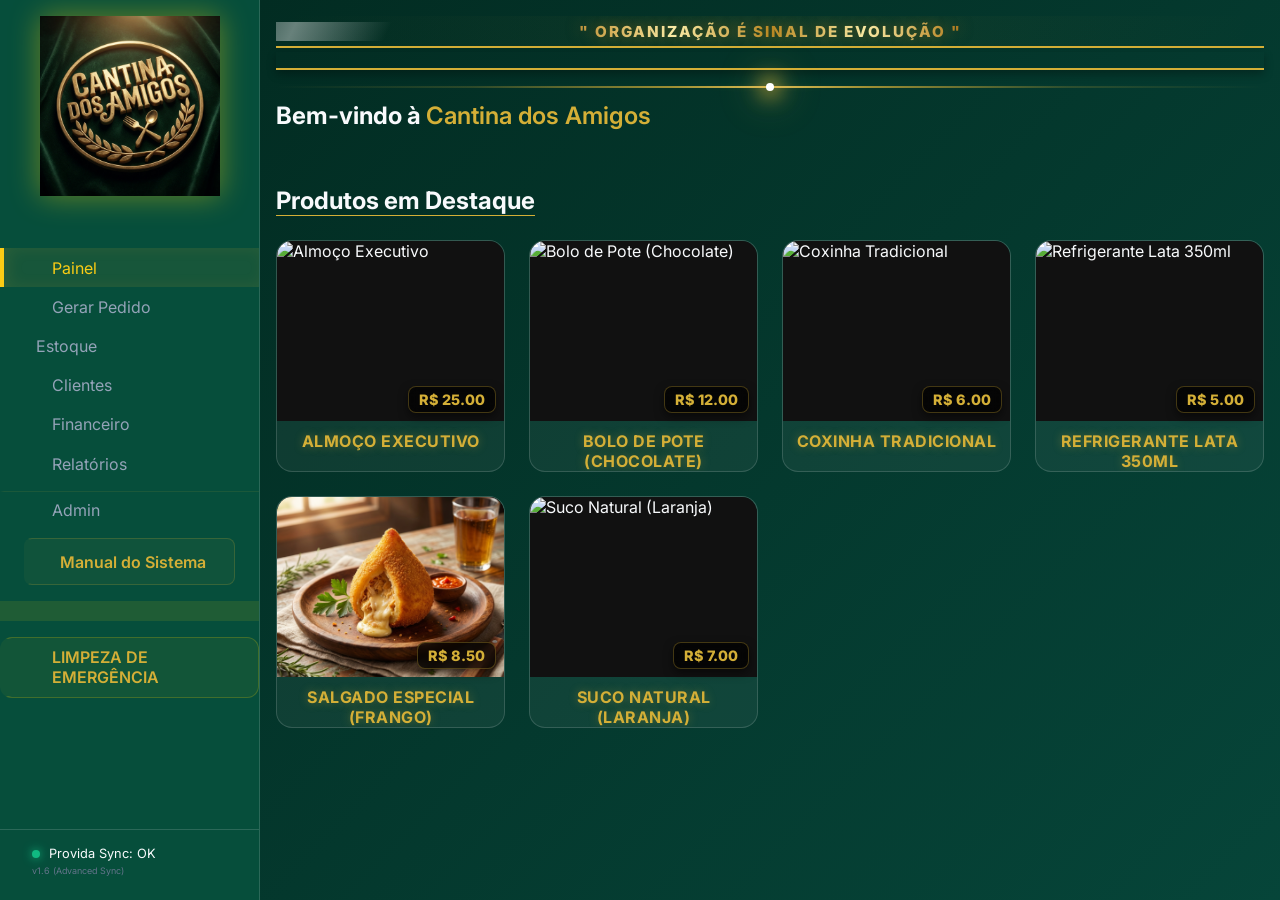
==== commit 4cc624c0: "fix: botoes Compras, Escanear NF-e e Novo Produto saindo da tela no estoque - layout flexbox corrigi" ====
--- a/cantina.html
+++ b/cantina.html
@@ -580,11 +580,13 @@
             </section>
 
             <section id="inventory" class="view-section">
-                <div class="header-actions">
-                    <div></div> <!-- Espaçador para manter os botões na direita -->
-                    <div class="header-btns" style="align-items: center;">
-                        <h3 id="inventory-view-title" class="section-title"
-                            style="margin: 0; margin-right: 1.5rem; white-space: nowrap;">Gestão de Estoque</h3>
+                <div class="header-actions" style="display: flex; justify-content: space-between; align-items: center; flex-wrap: wrap; gap: 0.5rem; margin-bottom: 0.75rem;">
+                    <!-- Título à esquerda -->
+                    <h3 id="inventory-view-title" class="section-title" style="margin: 0; white-space: nowrap; flex-shrink: 0;">
+                        Gestão de Estoque
+                    </h3>
+                    <!-- Botões à direita — flex-wrap para não sair da tela -->
+                    <div class="header-btns" style="align-items: center; flex-wrap: wrap; gap: 0.5rem;">
                         <button class="add-btn" id="btn-compras" title="Gerar Planilha de Compras (Interativa)"
                             type="button"
                             onclick="try{ if(window.openA4ReportView) window.openA4ReportView(window.activeInventoryType||'all',false); else if(window.ReportManager&&window.ReportManager.generateStockReport) window.ReportManager.generateStockReport(window.activeInventoryType||'all'); else alert('Relatórios indisponíveis. Recarregue.'); }catch(e){alert('Erro: '+e.message)}">
@@ -600,6 +602,74 @@
                         </button>
                     </div>
                 </div>
+
+                <!-- Indicador de Status de Salvamento -->
+                <div style="display: flex; align-items: center; justify-content: space-between; margin-bottom: 0.25rem; flex-wrap: wrap; gap: 0.5rem;">
+                    <span id="inventory-save-status"
+                          style="font-size: 0.75rem; color: #64748b; font-style: italic; transition: color 0.5s;">
+                        Carregando dados...
+                    </span>
+                    <button onclick="window.InventoryStore._emergencyExport()"
+                            style="font-size: 0.7rem; background: rgba(212,175,55,0.12); border: 1px solid rgba(212,175,55,0.3); color: var(--gold); border-radius: 6px; padding: 3px 10px; cursor: pointer;"
+                            title="Exportar cópia de segurança agora">
+                        ⬇️ Backup Manual
+                    </button>
+                </div>
+
+                <!-- Barra de Busca + Filtros de Categoria -->
+                <div id="inventory-filter-bar" style="margin: 0.5rem 0 0.75rem 0; display: flex; flex-direction: column; gap: 0.5rem;">
+                    <div style="display: flex; align-items: center; gap: 0.75rem;">
+                        <div class="sales-search-box" style="flex: 1; max-width: 380px;">
+                            <i data-lucide="search" style="cursor:pointer;"></i>
+                            <input type="text" id="inventory-search" placeholder="Buscar produto no estoque..."
+                                   oninput="filterInventoryBySearch(this.value)">
+                        </div>
+                        <span id="inventory-item-count" style="font-size: 0.78rem; color: #64748b; white-space: nowrap;"></span>
+                    </div>
+
+                    <!-- Botões de categoria — visíveis somente em Produtos de Vendas -->
+                    <div id="inventory-category-bar" style="display: none;">
+                        <div class="category-buttons-grid">
+                            <button class="category-btn active" data-invcat="all" onclick="filterInventoryByCategory('all')">
+                                <span>Todos</span>
+                            </button>
+                            <button class="category-btn" data-invcat="Salgados" onclick="filterInventoryByCategory('Salgados')">
+                                <i data-lucide="sandwich"></i>
+                                <span>Salgados</span>
+                            </button>
+                            <button class="category-btn" data-invcat="Bebidas" onclick="filterInventoryByCategory('Bebidas')">
+                                <i data-lucide="coffee"></i>
+                                <span>Bebidas</span>
+                            </button>
+                            <button class="category-btn" data-invcat="Doces" onclick="filterInventoryByCategory('Doces')">
+                                <i data-lucide="candy"></i>
+                                <span>Doces</span>
+                            </button>
+                            <button class="category-btn" data-invcat="Almoço" onclick="filterInventoryByCategory('Almoço')">
+                                <i data-lucide="utensils"></i>
+                                <span>Almoço / Jantar</span>
+                            </button>
+                        </div>
+                    </div>
+
+                    <!-- Botões de subcategoria — visíveis somente em Insumos de Cozinha -->
+                    <div id="inventory-insumo-bar" style="display: none;">
+                        <div class="category-buttons-grid">
+                            <button class="category-btn active" data-inscat="all" onclick="filterInventoryByCategory('all')">
+                                <span>Todos</span>
+                            </button>
+                            <button class="category-btn" data-inscat="Insumos" onclick="filterInventoryByCategory('Insumos')">
+                                <i data-lucide="utensils"></i>
+                                <span>Insumos Cozinha</span>
+                            </button>
+                            <button class="category-btn" data-inscat="Limpeza" onclick="filterInventoryByCategory('Limpeza')">
+                                <i data-lucide="sparkles"></i>
+                                <span>Produtos de Limpeza</span>
+                            </button>
+                        </div>
+                    </div>
+                </div>
+
                 <div class="inventory-table-container glass">
                     <table class="modern-table">
                         <thead>
@@ -1213,7 +1283,7 @@
                                         <label><i data-lucide="dollar-sign" class="field-icon icon-price"></i> Preço
                                             de
                                             Venda</label>
-                                        <input type="number" id="p-price" step="0.01" required>
+                                        <input type="number" id="p-price" step="0.01" placeholder="R$ 0,00">
                                     </div>
                                     <div class="form-group">
                                         <label><i data-lucide="shopping-bag" class="field-icon icon-cost"></i> Preço
@@ -1231,6 +1301,7 @@
                                             <option value="Almoço">Almoço</option>
                                             <option value="Jantar">Jantar</option>
                                             <option value="Insumos">Insumos (Cozinha)</option>
+                                            <option value="Limpeza">Produtos de Limpeza</option>
                                         </select>
                                     </div>
                                 </div>
@@ -1630,6 +1701,21 @@
                 if (window.InventoryStore) {
                     window.InventoryStore.getAll();
                     bootLog.push('Inventario: ' + window.InventoryStore.products.length + ' produtos');
+
+                    // Atualizar indicador de status com metadados do último save
+                    try {
+                        const meta = JSON.parse(localStorage.getItem('cantina_products_meta') || '{}');
+                        const statusEl = document.getElementById('inventory-save-status');
+                        if (statusEl) {
+                            const count = window.InventoryStore.products.length;
+                            if (meta.lastSaved) {
+                                const dt = new Date(meta.lastSaved).toLocaleString('pt-BR', { day:'2-digit', month:'2-digit', hour:'2-digit', minute:'2-digit' });
+                                statusEl.textContent = `💾 Último save: ${dt} · ${count} itens · ${meta.sizeKB || '?'}KB`;
+                            } else {
+                                statusEl.textContent = `📦 ${count} itens carregados`;
+                            }
+                        }
+                    } catch(e) {}
                 } else {
                     bootLog.push('Inventario: FALTA InventoryStore');
                 }
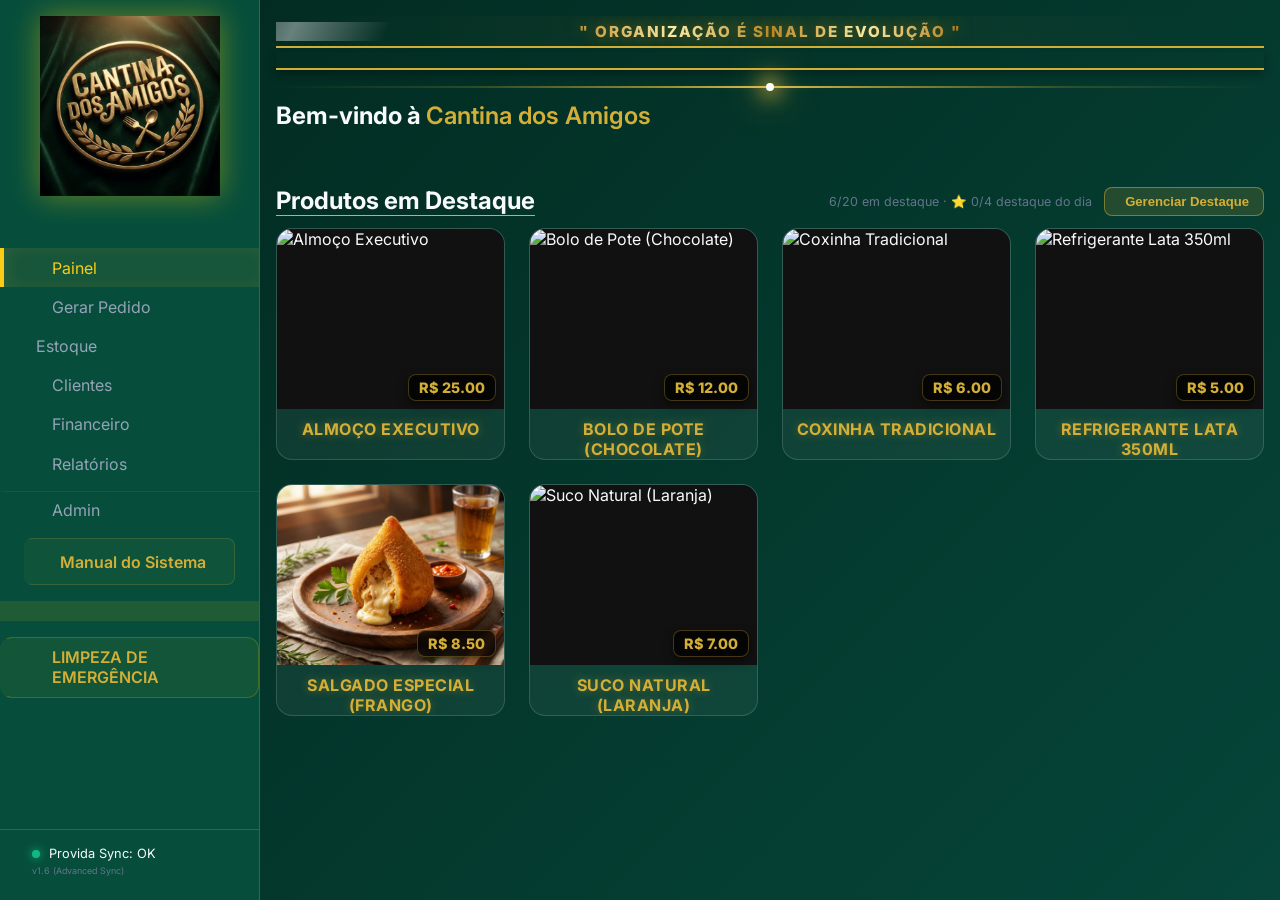
==== commit dc56826a: "feat: sistema de destaque no painel - botoes na tabela de estoque, 4 destaques do dia com glow anima" ====
--- a/cantina.html
+++ b/cantina.html
@@ -470,9 +470,33 @@
                 </div>
 
                 <div class="showcase-section">
-                    <h3 class="section-title">Produtos em Destaque</h3>
+                    <!-- Cabeçalho do Painel de Destaque -->
+                    <div style="display: flex; align-items: center; justify-content: space-between; flex-wrap: wrap; gap: 0.5rem; margin-bottom: 0.75rem;">
+                        <h3 class="section-title" style="margin: 0;">Produtos em Destaque</h3>
+                        <div style="display: flex; align-items: center; gap: 0.75rem; flex-wrap: wrap;">
+                            <span id="showcase-counter" style="font-size: 0.78rem; color: #64748b;"></span>
+                            <button onclick="openShowcaseManager()"
+                                style="background: rgba(212,175,55,0.15); border: 1px solid rgba(212,175,55,0.5); color: var(--gold); padding: 6px 14px; border-radius: 8px; cursor: pointer; font-weight: 700; font-size: 0.82rem; display: flex; align-items: center; gap: 6px;">
+                                <i data-lucide="star"></i> Gerenciar Destaque
+                            </button>
+                        </div>
+                    </div>
+
+                    <!-- ⭐ Destaque Especial do Dia (até 3 itens) -->
+                    <div id="special-of-day-section" style="display:none; margin-bottom: 1rem;">
+                        <div style="display: flex; align-items: center; gap: 0.5rem; margin-bottom: 0.5rem;">
+                            <span style="font-size: 0.85rem; font-weight: 800; color: var(--gold); letter-spacing: 1px; text-transform: uppercase;">⭐ Destaque do Dia</span>
+                            <div style="flex: 1; height: 1px; background: linear-gradient(90deg, var(--gold), transparent);"></div>
+                        </div>
+                        <div id="special-of-day-grid" style="display: grid; grid-template-columns: repeat(auto-fill, minmax(180px, 1fr)); gap: 1rem;"></div>
+                    </div>
+
+                    <!-- Divisor -->
+                    <div id="showcase-divider" style="display:none; height:1px; background: rgba(255,255,255,0.07); margin: 0.5rem 0 1rem 0;"></div>
+
+                    <!-- Grade de Produtos em Destaque (até 20 itens) -->
                     <div id="product-list" class="product-grid">
-                        <!-- Products will be injected by JavaScript -->
+                        <!-- Injetado por JS -->
                     </div>
                 </div>
             </section>
--- a/css/style.css
+++ b/css/style.css
@@ -1,4 +1,4 @@
-﻿:root {
+:root {
     --bg-dark: #022c22;
     --bg-sidebar: #064e3b;
     --gold: #d4af37;
@@ -411,6 +411,62 @@
 .product-card:hover {
     box-shadow: 0 10px 30px rgba(0, 0, 0, 0.3), 0 0 15px var(--accent-glow);
     border-color: var(--gold);
+}
+
+/* ⭐ Cards de Destaque do Dia */
+.special-of-day-card {
+    border: 2px solid var(--gold) !important;
+    box-shadow: 0 0 18px rgba(212, 175, 55, 0.45), 0 4px 20px rgba(0,0,0,0.4);
+    animation: specialGlow 2.5s ease-in-out infinite alternate;
+    transform: scale(1.03);
+    position: relative;
+    z-index: 1;
+}
+.special-of-day-card:hover {
+    box-shadow: 0 0 30px rgba(212, 175, 55, 0.7), 0 10px 30px rgba(0,0,0,0.5);
+    transform: scale(1.06);
+}
+@keyframes specialGlow {
+    from { box-shadow: 0 0 12px rgba(212,175,55,0.35), 0 4px 20px rgba(0,0,0,0.4); }
+    to   { box-shadow: 0 0 28px rgba(212,175,55,0.65), 0 4px 20px rgba(0,0,0,0.4); }
+}
+
+/* Badge ⭐ DESTAQUE DO DIA */
+.special-day-badge {
+    position: absolute;
+    top: 8px;
+    left: 8px;
+    background: linear-gradient(135deg, #d4af37, #f5c842);
+    color: #1a0a00;
+    font-size: 0.62rem;
+    font-weight: 900;
+    letter-spacing: 0.5px;
+    padding: 3px 8px;
+    border-radius: 6px;
+    box-shadow: 0 2px 8px rgba(212,175,55,0.6);
+    text-transform: uppercase;
+    white-space: nowrap;
+    z-index: 2;
+}
+
+/* Botões de toggle de destaque na tabela de estoque */
+.action-btn.showcase-toggle {
+    color: #64748b;
+    border-color: rgba(100, 116, 139, 0.3);
+}
+.action-btn.showcase-toggle.active-showcase {
+    color: var(--gold);
+    border-color: rgba(212, 175, 55, 0.6);
+    background: rgba(212, 175, 55, 0.12);
+}
+.action-btn.special-toggle {
+    color: #64748b;
+    border-color: rgba(100, 116, 139, 0.3);
+}
+.action-btn.special-toggle.active-special {
+    color: #f97316;
+    border-color: rgba(249, 115, 22, 0.6);
+    background: rgba(249, 115, 22, 0.12);
 }
 
 .product-img {
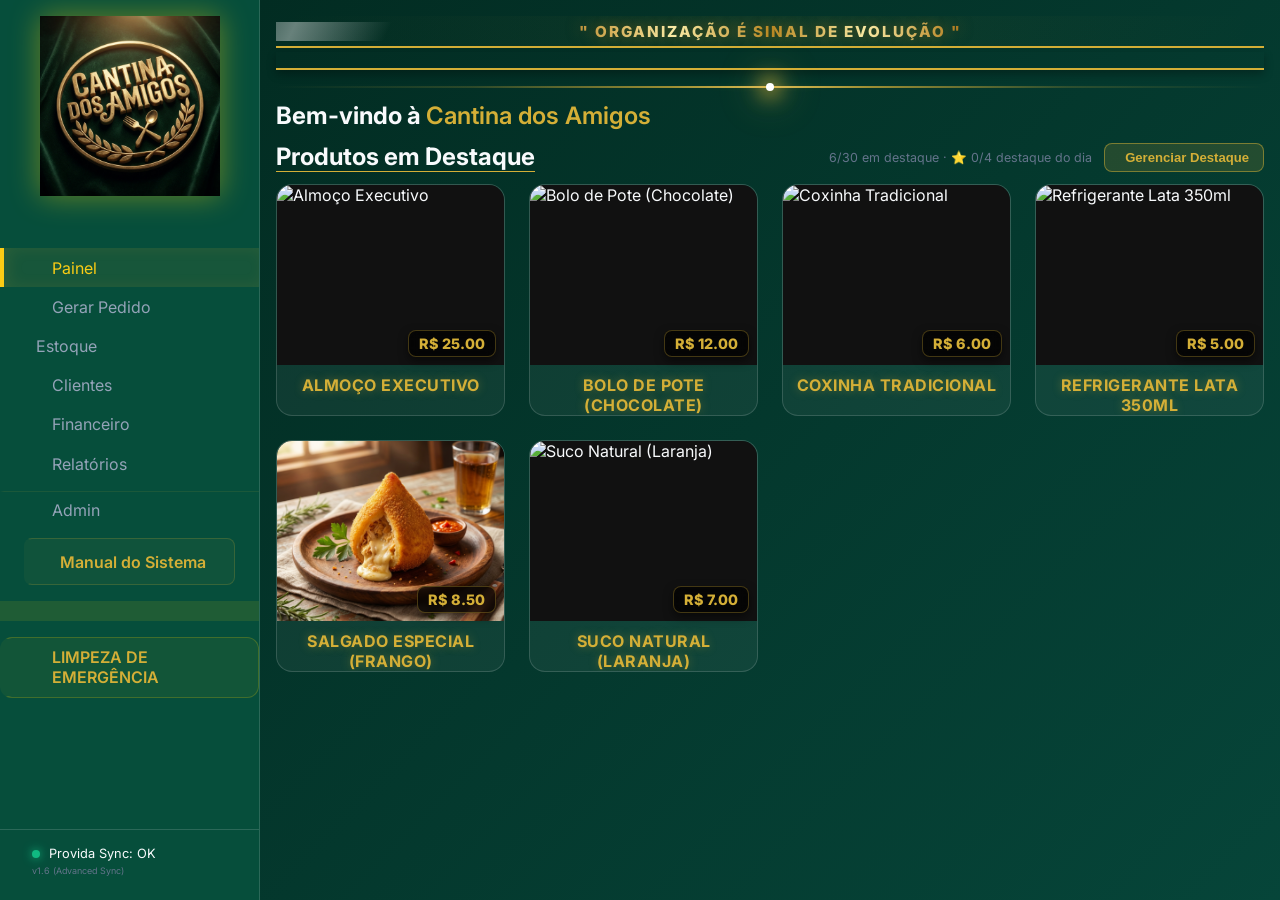
==== commit 3c6d8ea7: "UX: botoes estoque, busca na categoria, sombra inferior, fotos maiores, painel compacto" ====
--- a/cantina.html
+++ b/cantina.html
@@ -542,7 +542,7 @@
                             </button>
                         </div>
                         <div class="sales-scroll-area">
-                            <div id="sales-product-grid" class="sales-list-view" style="margin-top: 1rem;">
+                            <div id="sales-product-grid" class="sales-list-view">
                                 <!-- Produtos filtrados por categoria aparecerão aqui -->
                             </div>
                         </div>
@@ -604,54 +604,34 @@
             </section>
 
             <section id="inventory" class="view-section">
-                <div class="header-actions" style="display: flex; justify-content: space-between; align-items: center; flex-wrap: wrap; gap: 0.5rem; margin-bottom: 0.75rem;">
-                    <!-- Título à esquerda -->
-                    <h3 id="inventory-view-title" class="section-title" style="margin: 0; white-space: nowrap; flex-shrink: 0;">
-                        Gestão de Estoque
-                    </h3>
-                    <!-- Botões à direita — flex-wrap para não sair da tela -->
-                    <div class="header-btns" style="align-items: center; flex-wrap: wrap; gap: 0.5rem;">
-                        <button class="add-btn" id="btn-compras" title="Gerar Planilha de Compras (Interativa)"
-                            type="button"
+                <!-- HEADER COMPACTO: título + busca + botões numa única linha -->
+                <div class="inventory-top-bar">
+                    <h3 id="inventory-view-title" class="section-title" style="margin: 0; white-space: nowrap; flex-shrink: 0;">Gestão de Estoque</h3>
+
+                    <!-- 3 Botões de Ação à direita -->
+                    <div style="display:flex; align-items:center; gap:0.5rem; flex-shrink:0; margin-left:auto;">
+                        <!-- status e contador ocultos mas preservados para JS -->
+                        <span id="inventory-item-count" style="display:none;"></span>
+                        <span id="inventory-save-status" style="display:none;"></span>
+                        <button class="add-btn inv-action-btn" id="btn-compras" title="Gerar Planilha de Compras" type="button"
                             onclick="try{ if(window.openA4ReportView) window.openA4ReportView(window.activeInventoryType||'all',false); else if(window.ReportManager&&window.ReportManager.generateStockReport) window.ReportManager.generateStockReport(window.activeInventoryType||'all'); else alert('Relatórios indisponíveis. Recarregue.'); }catch(e){alert('Erro: '+e.message)}">
-                            <i data-lucide="shopping-cart"></i> Compras
+                            <i data-lucide="shopping-cart"></i> <span class="btn-label">Compras</span>
                         </button>
-                        <button class="add-btn" id="btn-scanner" title="Escanear Nota Fiscal (NF-e)" type="button"
+                        <button class="add-btn inv-action-btn" id="btn-scanner" title="Escanear Nota Fiscal (NF-e)" type="button"
                             onclick="try{ if(window.NFEScanner){if(!document.getElementById('nfe-scan-modal'))window.NFEScanner.init();window.NFEScanner.open(window.importScannedItems||function(){});}else alert('Scanner não carregou.'); }catch(e){alert('Erro: '+e.message)}">
-                            <i data-lucide="scan"></i> Escanear NF-e
+                            <i data-lucide="scan"></i> <span class="btn-label">NF-e</span>
                         </button>
-                        <button class="add-btn" id="btn-new-product" type="button"
+                        <button class="add-btn inv-action-btn inv-action-btn--primary" id="btn-new-product" type="button"
                             onclick="try{ if(window.openProductModal) window.openProductModal(); else { var m=document.getElementById('product-modal'); if(m){m.classList.add('active');} else alert('Modal não encontrado.');} }catch(e){alert('Erro: '+e.message)}">
-                            <i data-lucide="plus"></i> Novo Produto
+                            <i data-lucide="plus"></i> <span class="btn-label">Novo Produto</span>
                         </button>
                     </div>
                 </div>
 
-                <!-- Indicador de Status de Salvamento -->
-                <div style="display: flex; align-items: center; justify-content: space-between; margin-bottom: 0.25rem; flex-wrap: wrap; gap: 0.5rem;">
-                    <span id="inventory-save-status"
-                          style="font-size: 0.75rem; color: #64748b; font-style: italic; transition: color 0.5s;">
-                        Carregando dados...
-                    </span>
-                    <button onclick="window.InventoryStore._emergencyExport()"
-                            style="font-size: 0.7rem; background: rgba(212,175,55,0.12); border: 1px solid rgba(212,175,55,0.3); color: var(--gold); border-radius: 6px; padding: 3px 10px; cursor: pointer;"
-                            title="Exportar cópia de segurança agora">
-                        ⬇️ Backup Manual
-                    </button>
-                </div>
-
-                <!-- Barra de Busca + Filtros de Categoria -->
-                <div id="inventory-filter-bar" style="margin: 0.5rem 0 0.75rem 0; display: flex; flex-direction: column; gap: 0.5rem;">
-                    <div style="display: flex; align-items: center; gap: 0.75rem;">
-                        <div class="sales-search-box" style="flex: 1; max-width: 380px;">
-                            <i data-lucide="search" style="cursor:pointer;"></i>
-                            <input type="text" id="inventory-search" placeholder="Buscar produto no estoque..."
-                                   oninput="filterInventoryBySearch(this.value)">
-                        </div>
-                        <span id="inventory-item-count" style="font-size: 0.78rem; color: #64748b; white-space: nowrap;"></span>
-                    </div>
-
-                    <!-- Botões de categoria — visíveis somente em Produtos de Vendas -->
+                <!-- Filtros de Categoria (sem a barra de busca separada) -->
+                <div id="inventory-filter-bar" style="margin: 0.25rem 0 0.4rem 0; display: flex; flex-direction: column; gap: 0.3rem;">
+
+                    <!-- Botões de categoria + BUSCA — visíveis somente em Produtos de Vendas -->
                     <div id="inventory-category-bar" style="display: none;">
                         <div class="category-buttons-grid">
                             <button class="category-btn active" data-invcat="all" onclick="filterInventoryByCategory('all')">
@@ -673,10 +653,16 @@
                                 <i data-lucide="utensils"></i>
                                 <span>Almoço / Jantar</span>
                             </button>
-                        </div>
-                    </div>
-
-                    <!-- Botões de subcategoria — visíveis somente em Insumos de Cozinha -->
+                            <!-- Busca integrada, ocupa o espaço restante -->
+                            <div class="sales-search-box inv-inline-search">
+                                <i data-lucide="search" style="cursor:pointer; flex-shrink:0;"></i>
+                                <input type="text" id="inventory-search" placeholder="Buscar produto..."
+                                       oninput="filterInventoryBySearch(this.value)">
+                            </div>
+                        </div>
+                    </div>
+
+                    <!-- Botões de subcategoria + BUSCA — visíveis somente em Insumos de Cozinha -->
                     <div id="inventory-insumo-bar" style="display: none;">
                         <div class="category-buttons-grid">
                             <button class="category-btn active" data-inscat="all" onclick="filterInventoryByCategory('all')">
@@ -690,6 +676,12 @@
                                 <i data-lucide="sparkles"></i>
                                 <span>Produtos de Limpeza</span>
                             </button>
+                            <!-- Busca integrada, ocupa o espaço restante -->
+                            <div class="sales-search-box inv-inline-search">
+                                <i data-lucide="search" style="cursor:pointer; flex-shrink:0;"></i>
+                                <input type="text" id="inventory-search-insumo" placeholder="Buscar insumo..."
+                                       oninput="filterInventoryBySearch(this.value)">
+                            </div>
                         </div>
                     </div>
                 </div>
--- a/css/style.css
+++ b/css/style.css
@@ -223,7 +223,6 @@
     flex: 1;
     overflow: hidden;
     padding: 1rem 1rem 0 1rem;
-    /* Removido padding inferior */
     background: linear-gradient(135deg, var(--bg-dark) 0%, #064539 100%);
     display: flex;
     flex-direction: column;
@@ -238,17 +237,25 @@
 
 
 .add-btn {
-
     background: var(--gold);
     color: var(--bg-dark);
     border: none;
-    padding: 0.75rem 1.5rem;
-    border-radius: 12px;
+    padding: 0.45rem 0.9rem;
+    border-radius: 10px;
     font-weight: 700;
-    cursor: pointer;
-    display: flex;
-    align-items: center;
-    gap: 0.5rem;
+    font-size: 0.82rem;
+    cursor: pointer;
+    display: flex;
+    align-items: center;
+    gap: 0.4rem;
+    white-space: nowrap;
+    transition: all 0.2s ease;
+}
+
+.add-btn:hover {
+    filter: brightness(1.1);
+    transform: translateY(-1px);
+    box-shadow: 0 4px 14px rgba(212,175,55,0.35);
 }
 
 .top-header {
@@ -263,7 +270,7 @@
 
 .welcome-banner {
     margin-top: 0rem;
-    margin-bottom: 1rem;
+    margin-bottom: 0.25rem;
 }
 
 
@@ -689,13 +696,129 @@
 /* Tables - Spreadsheet Look */
 .inventory-table-container {
     padding: 0;
-    border-radius: 12px;
+    border-radius: 12px 12px 0 0;  /* Sem arredondamento inferior: evita sombra no fundo */
     overflow-y: auto;
-    /* Forçar scroll vertical */
     overflow-x: auto;
-    margin-top: 0.5rem;
-    max-height: calc(100vh - 180px);
-    /* Aumentado para preencher mais a tela */
+    margin-top: 0.25rem;
+    /* Tabela preenche o espaço restante até o fundo */
+    flex: 1;
+    min-height: 0;
+}
+
+/* Seção de inventário: overflow hidden para scroll ficar na tabela, sem padding inferior */
+#inventory.view-section.active {
+    overflow: hidden;
+    padding-bottom: 0;
+}
+
+/* Tabela se expande até as bordas sem a moldura do .content */
+#inventory .inventory-table-container {
+    margin-left: -1rem;
+    margin-right: -1rem;
+    border-radius: 0;   /* Sem bordas arredondadas: tabela encosta nas extremidades */
+}
+
+/* ═══ INVENTORY TOP BAR: header unificado ═══ */
+.inventory-top-bar {
+    display: flex;
+    align-items: center;
+    gap: 0.5rem;
+    margin-bottom: 0.3rem;
+    flex-wrap: nowrap;
+    overflow: visible;
+    min-height: 38px;
+}
+
+/* Busca inline no header do estoque */
+.inventory-search-inline {
+    flex: 1;
+    min-width: 120px;
+    max-width: 260px;
+    width: auto !important;
+    padding: 0.35rem 0.75rem !important;
+}
+
+.inventory-search-inline input {
+    font-size: 0.85rem;
+}
+
+/* Busca dentro da barra de categorias — ocupa espaço restante */
+.inv-inline-search {
+    flex: 1 !important;
+    min-width: 100px !important;
+    max-width: none !important;
+    width: auto !important;
+    padding: 0.28rem 0.75rem !important;
+    margin-left: 0.25rem;
+}
+
+.inv-inline-search input {
+    font-size: 0.82rem;
+    width: 100%;
+}
+
+/* ═══ BOTÕES DE AÇÃO DO ESTOQUE (Compras, NF-e, Novo Produto) ═══ */
+.inv-action-btn {
+    display: flex !important;
+    align-items: center !important;
+    gap: 0.35rem !important;
+    padding: 0.42rem 0.85rem !important;
+    font-size: 0.82rem !important;
+    font-weight: 700 !important;
+    border-radius: 10px !important;
+    white-space: nowrap !important;
+    flex-shrink: 0 !important;
+    pointer-events: auto !important;
+    opacity: 1 !important;
+    visibility: visible !important;
+    cursor: pointer !important;
+    /* estilo base: fundo escuro + borda dourada */
+    background: rgba(212, 175, 55, 0.10) !important;
+    color: var(--gold) !important;
+    border: 1px solid rgba(212, 175, 55, 0.45) !important;
+    transition: all 0.2s ease !important;
+}
+
+.inv-action-btn:hover {
+    background: rgba(212, 175, 55, 0.22) !important;
+    border-color: var(--gold) !important;
+    transform: translateY(-1px) !important;
+    box-shadow: 0 4px 12px rgba(212, 175, 55, 0.25) !important;
+}
+
+/* Botão "Novo Produto" com destaque especial */
+.inv-action-btn--primary {
+    background: linear-gradient(135deg, #10b981, #059669) !important;
+    color: #fff !important;
+    border-color: transparent !important;
+}
+
+.inv-action-btn--primary:hover {
+    background: linear-gradient(135deg, #0ea271, #047857) !important;
+    box-shadow: 0 4px 14px rgba(16, 185, 129, 0.4) !important;
+}
+
+/* Em telas médias: ocultar texto, manter ícone nos botões de ação do estoque */
+@media (max-width: 1100px) {
+    .inv-action-btn .btn-label {
+        display: none !important;
+    }
+    .inv-action-btn {
+        padding: 0.42rem 0.6rem !important;
+    }
+    /* Reduzir título do estoque */
+    #inventory-view-title {
+        font-size: 1rem !important;
+    }
+    .inventory-search-inline {
+        max-width: 180px;
+    }
+}
+/* Em telas maiores: mostrar texto nos botões */
+@media (min-width: 1101px) {
+    .inv-action-btn .btn-label {
+        display: inline !important;
+    }
 }
 
 /* Scrollbar Fina para Tabelas */
@@ -755,10 +878,8 @@
 
 .table-img-container {
     position: relative;
-    width: 40px;
-    /* Reduzido de 60px */
-    height: 40px;
-    /* Reduzido de 60px */
+    width: 54px;   /* Aumentado de 40px */
+    height: 54px;  /* Aumentado de 40px */
     cursor: pointer;
     overflow: visible;
 }
@@ -1676,9 +1797,8 @@
     flex: 1;
     min-height: 0;
     overflow-y: auto;
-    /* Habilita rolagem interna na seção ativa */
-    padding-bottom: 2rem;
-    /* Espaço para não colar no final */
+    /* Sem padding-bottom: a tabela vai até o final sem sombra */
+    padding-bottom: 0;
     animation: fadeIn 0.4s ease-out;
 }
 
@@ -2268,12 +2388,11 @@
 /* Sales Section Styles */
 .sales-container {
     display: flex;
-    height: calc(100vh - 40px);
-    /* Ajustado para caber sem banner */
+    flex: 1;
+    min-height: 0;
     gap: 0;
     overflow: hidden;
-    padding: 0.5rem;
-    /* Reduzido */
+    padding: 0.25rem 0.5rem 0.5rem 0.5rem;
 }
 
 .sales-divider {
@@ -2429,7 +2548,7 @@
 }
 
 .showcase-section {
-    margin-top: 2.5rem;
+    margin-top: 0.5rem;
 }
 
 .showcase-section .section-title {
